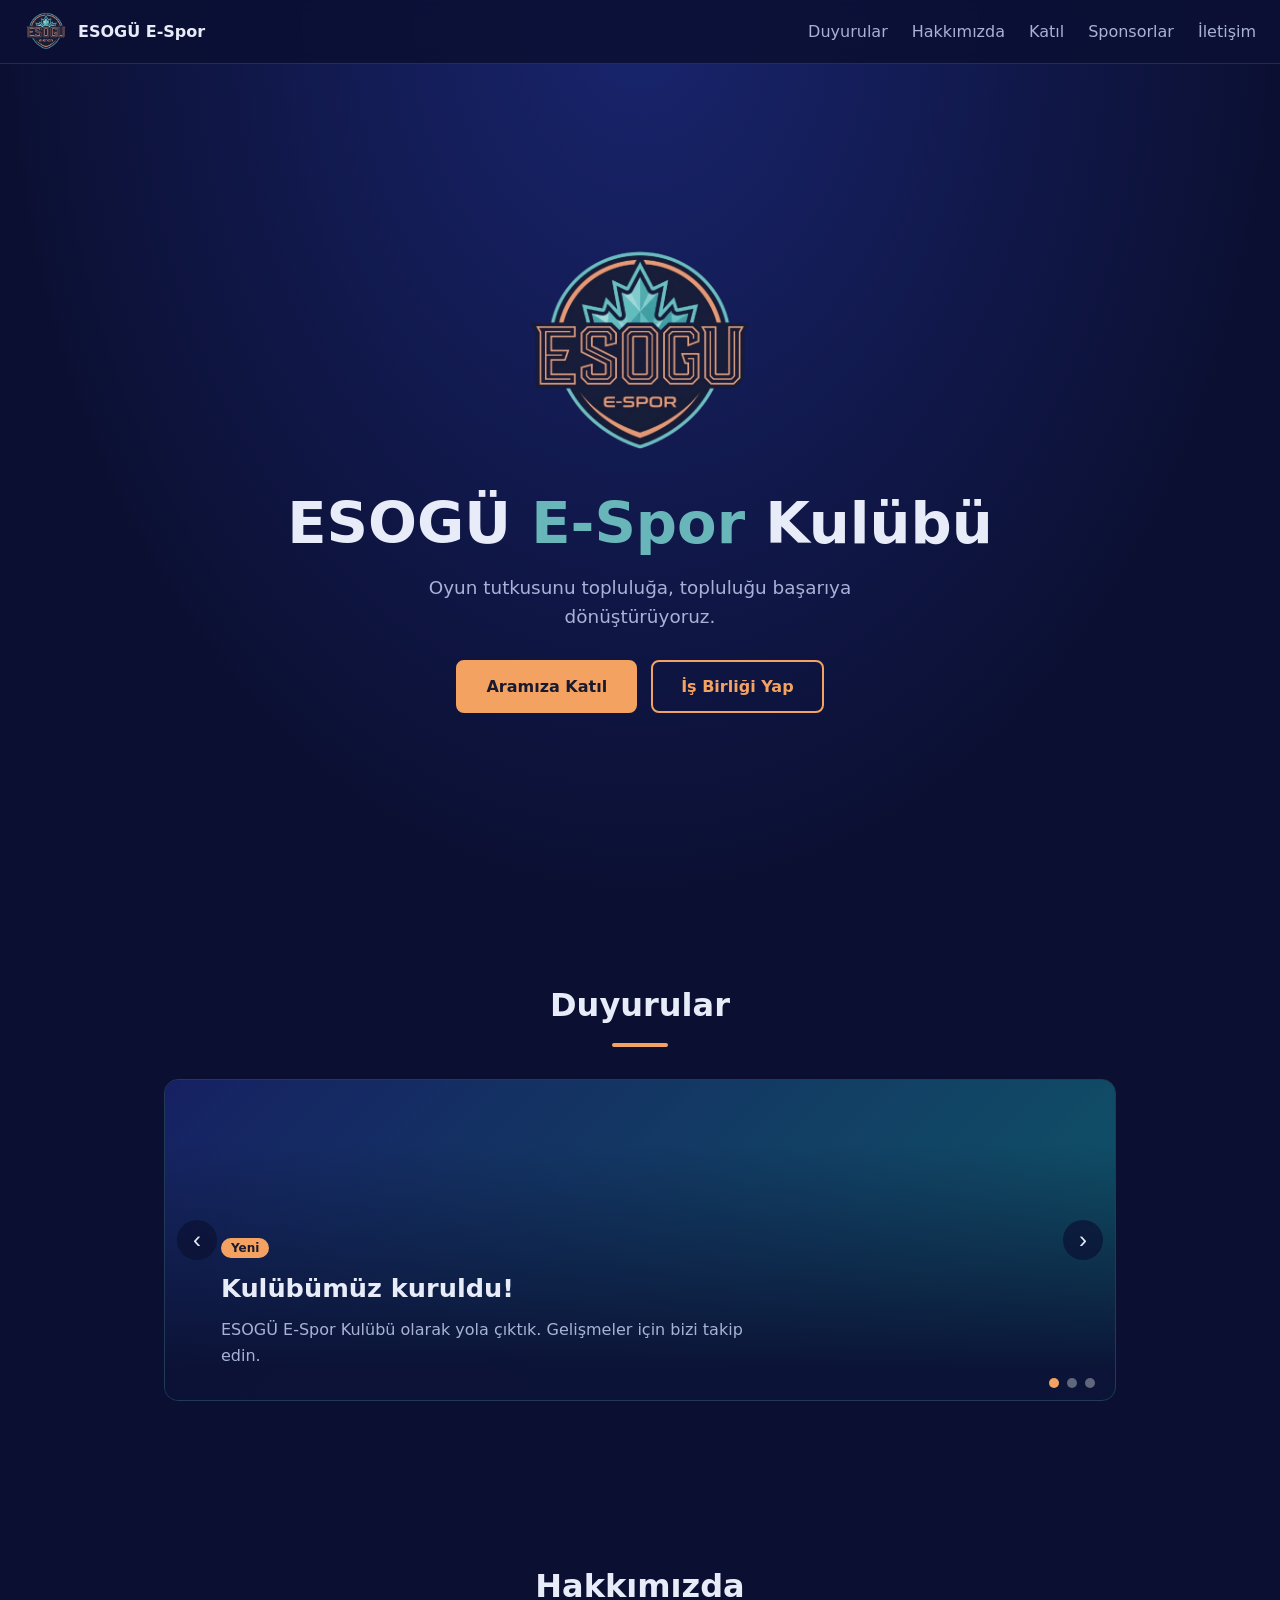
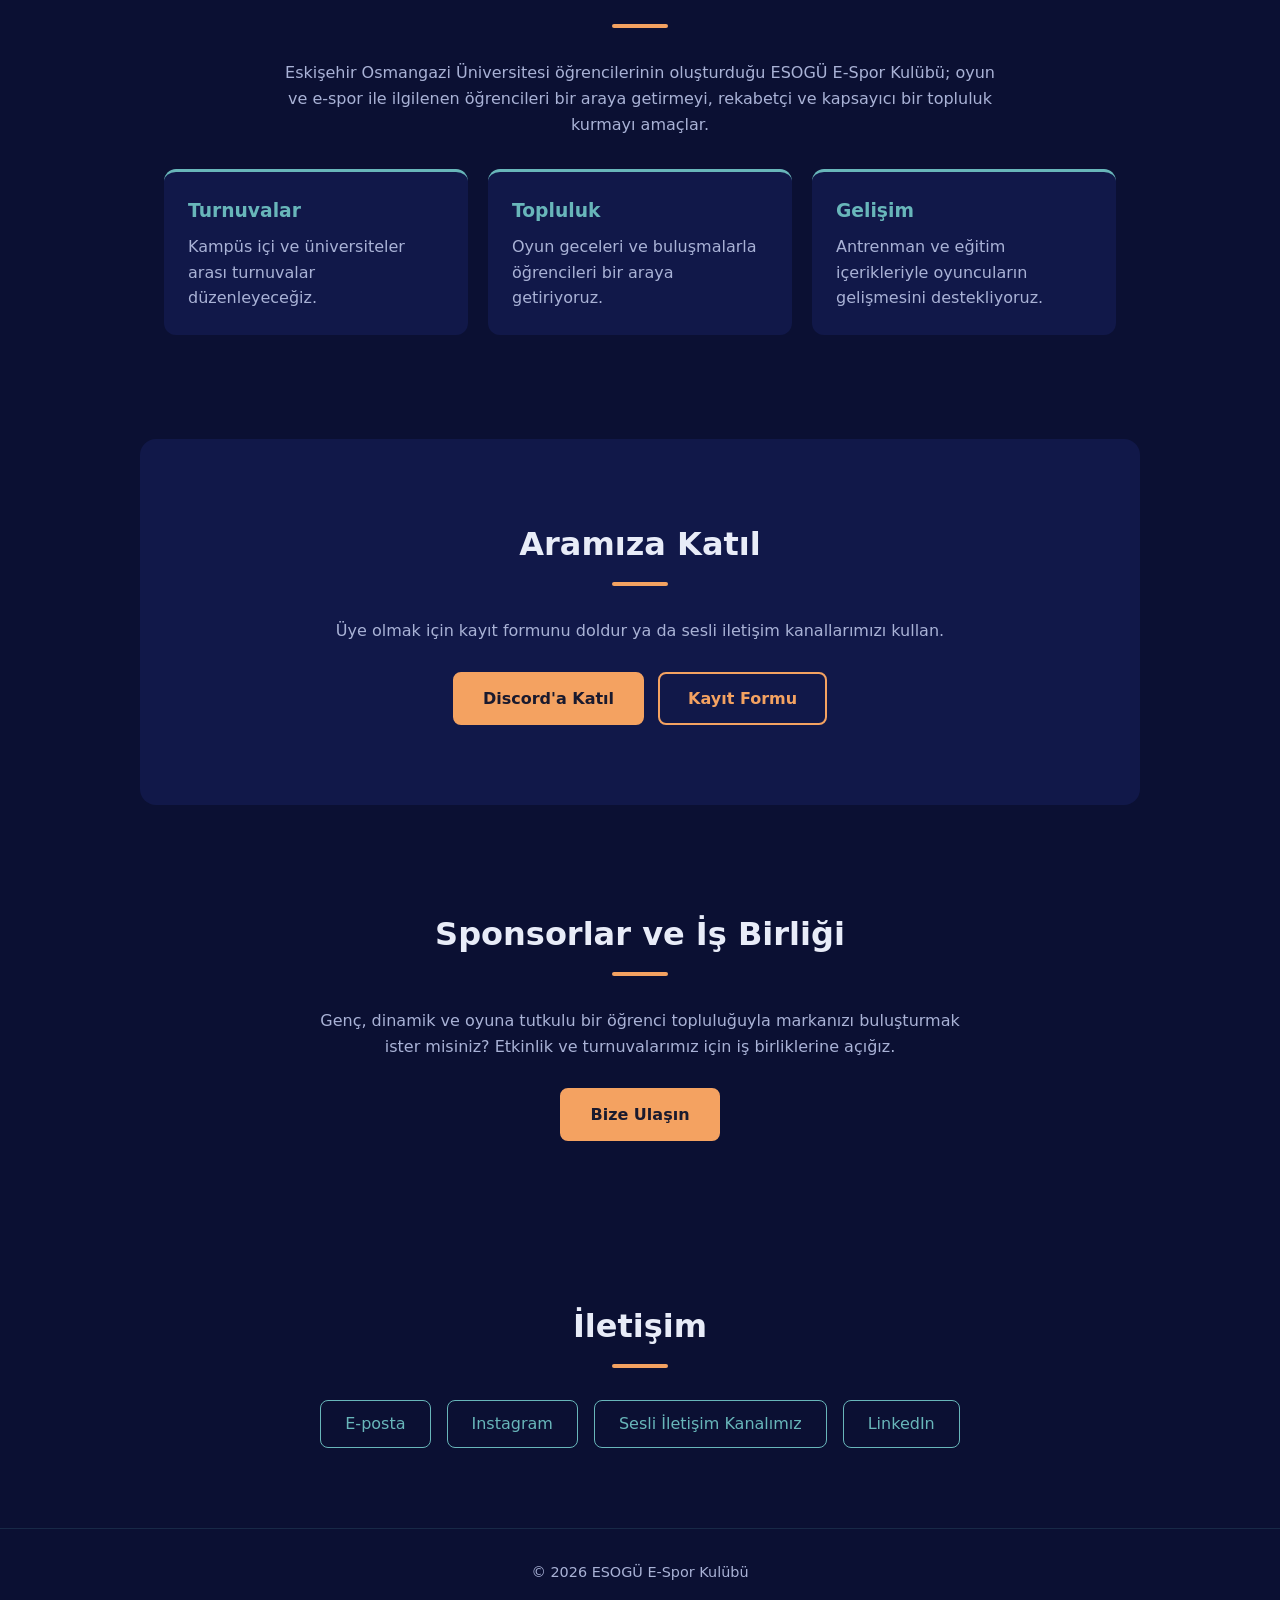
==== site/index.html @ 1eb932dd "dc button text changed" ====
<!DOCTYPE html>
<html lang="tr">

<head>
  <meta charset="UTF-8">
  <meta name="viewport" content="width=device-width, initial-scale=1">
  <title>ESOGÜ E-Spor Kulübü</title>
  <meta name="description"
    content="Eskişehir Osmangazi Üniversitesi E-Spor Kulübü resmi sayfası. Turnuvalar ve topluluk etkinlikleri.">
  <meta property="og:title" content="ESOGÜ E-Spor Kulübü">
  <meta property="og:description" content="Eskişehir Osmangazi Üniversitesi E-Spor Kulübü resmi sayfası.">
  <meta property="og:image" content="img/logo.png">
  <link rel="icon" href="favicon.png">
  <link rel="stylesheet" href="style.css">
</head>

<body>

  <header class="nav">
    <a href="#top" class="brand"><img src="img/logo.png" alt="ESOGÜ E-Spor logosu"><span>ESOGÜ E-Spor</span></a>
    <button class="menu-btn" aria-label="Menü" aria-expanded="false">☰</button>
    <nav>
      <a href="#duyurular">Duyurular</a>
      <a href="#hakkimizda">Hakkımızda</a>
      <a href="#katil">Katıl</a>
      <a href="#sponsor">Sponsorlar</a>
      <a href="#iletisim">İletişim</a>
    </nav>
  </header>

  <main id="top">
    <section class="hero">
      <img class="hero-logo" src="img/logo.png" alt="ESOGÜ E-Spor">
      <h1>ESOGÜ <span>E-Spor</span> Kulübü</h1>
      <p>Oyun tutkusunu topluluğa, topluluğu başarıya dönüştürüyoruz.</p>
      <div class="actions">
        <a class="btn primary" href="#katil">Aramıza Katıl</a>
        <a class="btn ghost" href="#sponsor">İş Birliği Yap</a>
      </div>
    </section>

    <!-- Duyurular: her <article class="slide"> bir slayt. Görsel eklemek için style="--img:url('img/duyuru1.jpg')" ekleyin. -->
    <section id="duyurular" class="section">
      <h2>Duyurular</h2>
      <div class="slider" aria-roledescription="carousel">
        <div class="slides">
          <article class="slide">
            <div class="slide-text">
              <span class="tag">Yeni</span>
              <h3>Kulübümüz kuruldu!</h3>
              <p>ESOGÜ E-Spor Kulübü olarak yola çıktık. Gelişmeler için bizi takip edin.</p>
            </div>
          </article>
          <article class="slide">
            <div class="slide-text">
              <span class="tag">Yakında</span>
              <h3>Üye kayıtları açılıyor</h3>
              <p>Kayıt formu ve Discord sunucumuz çok yakında burada olacak.</p>
            </div>
          </article>
          <article class="slide">
            <div class="slide-text">
              <span class="tag">Planlanan</span>
              <h3>İlk turnuva hazırlıkları</h3>
              <p>Kampüs içi ilk turnuvamız için çalışıyoruz. Detaylar duyurulacak.</p>
            </div>
          </article>
        </div>
        <button class="arrow prev" aria-label="Önceki">‹</button>
        <button class="arrow next" aria-label="Sonraki">›</button>
        <div class="dots"></div>
      </div>
    </section>

    <section id="hakkimizda" class="section">
      <h2>Hakkımızda</h2>
      <div class="about">
        <p>Eskişehir Osmangazi Üniversitesi öğrencilerinin oluşturduğu ESOGÜ E-Spor Kulübü; oyun ve e-spor ile ilgilenen
          öğrencileri bir araya getirmeyi, rekabetçi ve kapsayıcı bir topluluk kurmayı amaçlar.</p>
        <ul class="cards">
          <li>
            <h3>Turnuvalar</h3>
            <p>Kampüs içi ve üniversiteler arası turnuvalar düzenleyeceğiz.</p>
          </li>
          <li>
            <h3>Topluluk</h3>
            <p>Oyun geceleri ve buluşmalarla öğrencileri bir araya getiriyoruz.</p>
          </li>
          <li>
            <h3>Gelişim</h3>
            <p>Antrenman ve eğitim içerikleriyle oyuncuların gelişmesini destekliyoruz.</p>
          </li>
        </ul>
      </div>
    </section>

    <section id="katil" class="section join">
      <h2>Aramıza Katıl</h2>
      <p>Üye olmak için kayıt formunu doldur ya da sesli iletişim kanallarımızı kullan.</p>
      <div class="actions">
        <!-- TODO: gerçek bağlantıları yazın -->
        <a class="btn primary" href="https://discord.gg/J4FfApZ74g" target="_blank" rel="noopener">Discord'a Katıl</a>
        <a class="btn ghost" href="https://forms.gle/2fVHPdiinXh5jq6TA" target="_blank" rel="noopener">Kayıt Formu</a>
      </div>
    </section>

    <section id="sponsor" class="section">
      <h2>Sponsorlar ve İş Birliği</h2>
      <p class="lead">Genç, dinamik ve oyuna tutkulu bir öğrenci topluluğuyla markanızı buluşturmak ister misiniz?
        Etkinlik ve turnuvalarımız için iş birliklerine açığız.</p>
      <div class="actions">
        <a class="btn primary" href="mailto:espor.esogu@gmail.com">Bize Ulaşın</a>
      </div>
    </section>

    <section id="iletisim" class="section">
      <h2>İletişim</h2>
      <ul class="contact">
        <!-- TODO: gerçek bağlantıları yazın -->
        <li><a href="mailto:espor.esogu@gmail.com">E-posta</a></li>
        <li><a href="https://www.instagram.com/esogu_espor/" target="_blank" rel="noopener">Instagram</a></li>
        <li><a href="https://discord.gg/J4FfApZ74g" target="_blank" rel="noopener">Sesli İletişim Kanalımız</a></li>
        <li><a href="https://www.linkedin.com/company/esoguespor/posts" target="_blank" rel="noopener">LinkedIn</a></li>
      </ul>
    </section>
  </main>

  <footer>
    <p>© <span id="year"></span> ESOGÜ E-Spor Kulübü</p>
  </footer>

  <script src="script.js"></script>
</body>

</html>
---- site/style.css ----
:root {
  --navy: #19256E;
  --teal: #68B6BA;
  --orange: #F4A261;
  --bg: #0b1033;
  --bg-2: #111849;
  --text: #e8ecf8;
  --muted: #a9b2d6;
}
* { box-sizing: border-box; margin: 0; padding: 0; }
html { scroll-behavior: smooth; scroll-padding-top: 72px; }
body {
  font-family: system-ui, -apple-system, "Segoe UI", Roboto, sans-serif;
  background: var(--bg);
  color: var(--text);
  line-height: 1.6;
}
a { color: inherit; text-decoration: none; }

/* Nav */
.nav {
  position: fixed; inset: 0 0 auto 0; z-index: 10; height: 64px;
  display: flex; align-items: center; justify-content: space-between;
  padding: 0 24px; background: rgba(11,16,51,.9); backdrop-filter: blur(8px);
  border-bottom: 1px solid rgba(104,182,186,.2);
}
.brand { display: flex; align-items: center; gap: 10px; font-weight: 700; }
.brand img { height: 44px; }
.nav nav { display: flex; gap: 24px; }
.nav nav a { color: var(--muted); transition: color .2s; }
.nav nav a:hover { color: var(--teal); }
.menu-btn { display: none; background: none; border: 0; color: var(--text); font-size: 26px; cursor: pointer; }

/* Hero */
.hero {
  min-height: 100vh; display: flex; flex-direction: column; align-items: center; justify-content: center;
  text-align: center; padding: 96px 24px 48px;
  background: radial-gradient(ellipse at top, var(--navy) 0%, var(--bg) 70%);
}
.hero-logo { width: min(240px, 55vw); margin-bottom: 16px; }
.hero h1 { font-size: clamp(2rem, 6vw, 3.6rem); line-height: 1.15; }
.hero h1 span { color: var(--teal); }
.hero p { color: var(--muted); font-size: 1.15rem; margin: 16px 0 28px; max-width: 540px; }

/* Buttons */
.actions { display: flex; gap: 14px; flex-wrap: wrap; justify-content: center; }
.btn {
  padding: 12px 28px; border-radius: 8px; font-weight: 600; transition: transform .15s, background .2s;
  border: 2px solid var(--orange);
}
.btn:hover { transform: translateY(-2px); }
.btn.primary { background: var(--orange); color: #1a1a2e; }
.btn.primary:hover { background: #f7b47c; }
.btn.ghost { color: var(--orange); }
.btn.ghost:hover { background: rgba(244,162,97,.12); }

/* Sections */
.section { max-width: 1000px; margin: 0 auto; padding: 80px 24px; text-align: center; }
.section h2 { font-size: 2rem; margin-bottom: 32px; }
.section h2::after {
  content: ""; display: block; width: 56px; height: 4px; border-radius: 2px;
  background: var(--orange); margin: 12px auto 0;
}
.lead, .join p { color: var(--muted); max-width: 640px; margin: 0 auto 28px; }

/* Slider */
.slider { position: relative; overflow: hidden; border-radius: 14px; border: 1px solid rgba(104,182,186,.25); }
.slides { display: flex; transition: transform .5s ease; }
.slide {
  min-width: 100%; min-height: 320px; display: flex; align-items: flex-end; text-align: left;
  background:
    linear-gradient(to top, rgba(11,16,51,.95) 10%, rgba(11,16,51,.2) 80%),
    var(--img, linear-gradient(135deg, var(--navy), #0f6a73));
  background-size: cover; background-position: center;
}
.slide-text { padding: 32px 56px; max-width: 640px; }
.slide h3 { font-size: 1.6rem; margin: 8px 0; }
.slide p { color: var(--muted); }
.tag { background: var(--orange); color: #1a1a2e; font-size: .75rem; font-weight: 700; padding: 3px 10px; border-radius: 99px; }
.arrow {
  position: absolute; top: 50%; transform: translateY(-50%); width: 40px; height: 40px; border-radius: 50%;
  border: 0; background: rgba(11,16,51,.7); color: var(--text); font-size: 24px; cursor: pointer;
}
.arrow:hover { background: var(--teal); color: #0b1033; }
.prev { left: 12px; } .next { right: 12px; }
.dots { position: absolute; bottom: 12px; right: 20px; display: flex; gap: 8px; }
.dots button { width: 10px; height: 10px; border-radius: 50%; border: 0; background: rgba(255,255,255,.35); cursor: pointer; }
.dots button.active { background: var(--orange); }

/* About */
.about > p { color: var(--muted); max-width: 720px; margin: 0 auto 32px; }
.cards { list-style: none; display: grid; grid-template-columns: repeat(auto-fit, minmax(240px, 1fr)); gap: 20px; }
.cards li { background: var(--bg-2); padding: 24px; border-radius: 12px; border-top: 3px solid var(--teal); text-align: left; }
.cards h3 { margin-bottom: 8px; color: var(--teal); }
.cards p { color: var(--muted); }

/* Join & contact */
.join { background: var(--bg-2); border-radius: 16px; margin-block: 24px; }
.contact { list-style: none; display: flex; gap: 16px; justify-content: center; flex-wrap: wrap; }
.contact a { display: block; padding: 10px 24px; border: 1px solid var(--teal); border-radius: 8px; color: var(--teal); transition: background .2s; }
.contact a:hover { background: var(--teal); color: #0b1033; }

footer { text-align: center; padding: 32px; color: var(--muted); border-top: 1px solid rgba(104,182,186,.15); font-size: .9rem; }

/* Mobile */
@media (max-width: 720px) {
  .menu-btn { display: block; }
  .nav nav {
    display: none; position: absolute; top: 64px; left: 0; right: 0; flex-direction: column; gap: 0;
    background: var(--bg); border-bottom: 1px solid rgba(104,182,186,.2);
  }
  .nav nav.open { display: flex; }
  .nav nav a { padding: 14px 24px; }
  .slide-text { padding: 24px 24px 40px; }
  .arrow { display: none; }
}
@media (prefers-reduced-motion: reduce) {
  html { scroll-behavior: auto; } .slides { transition: none; }
}
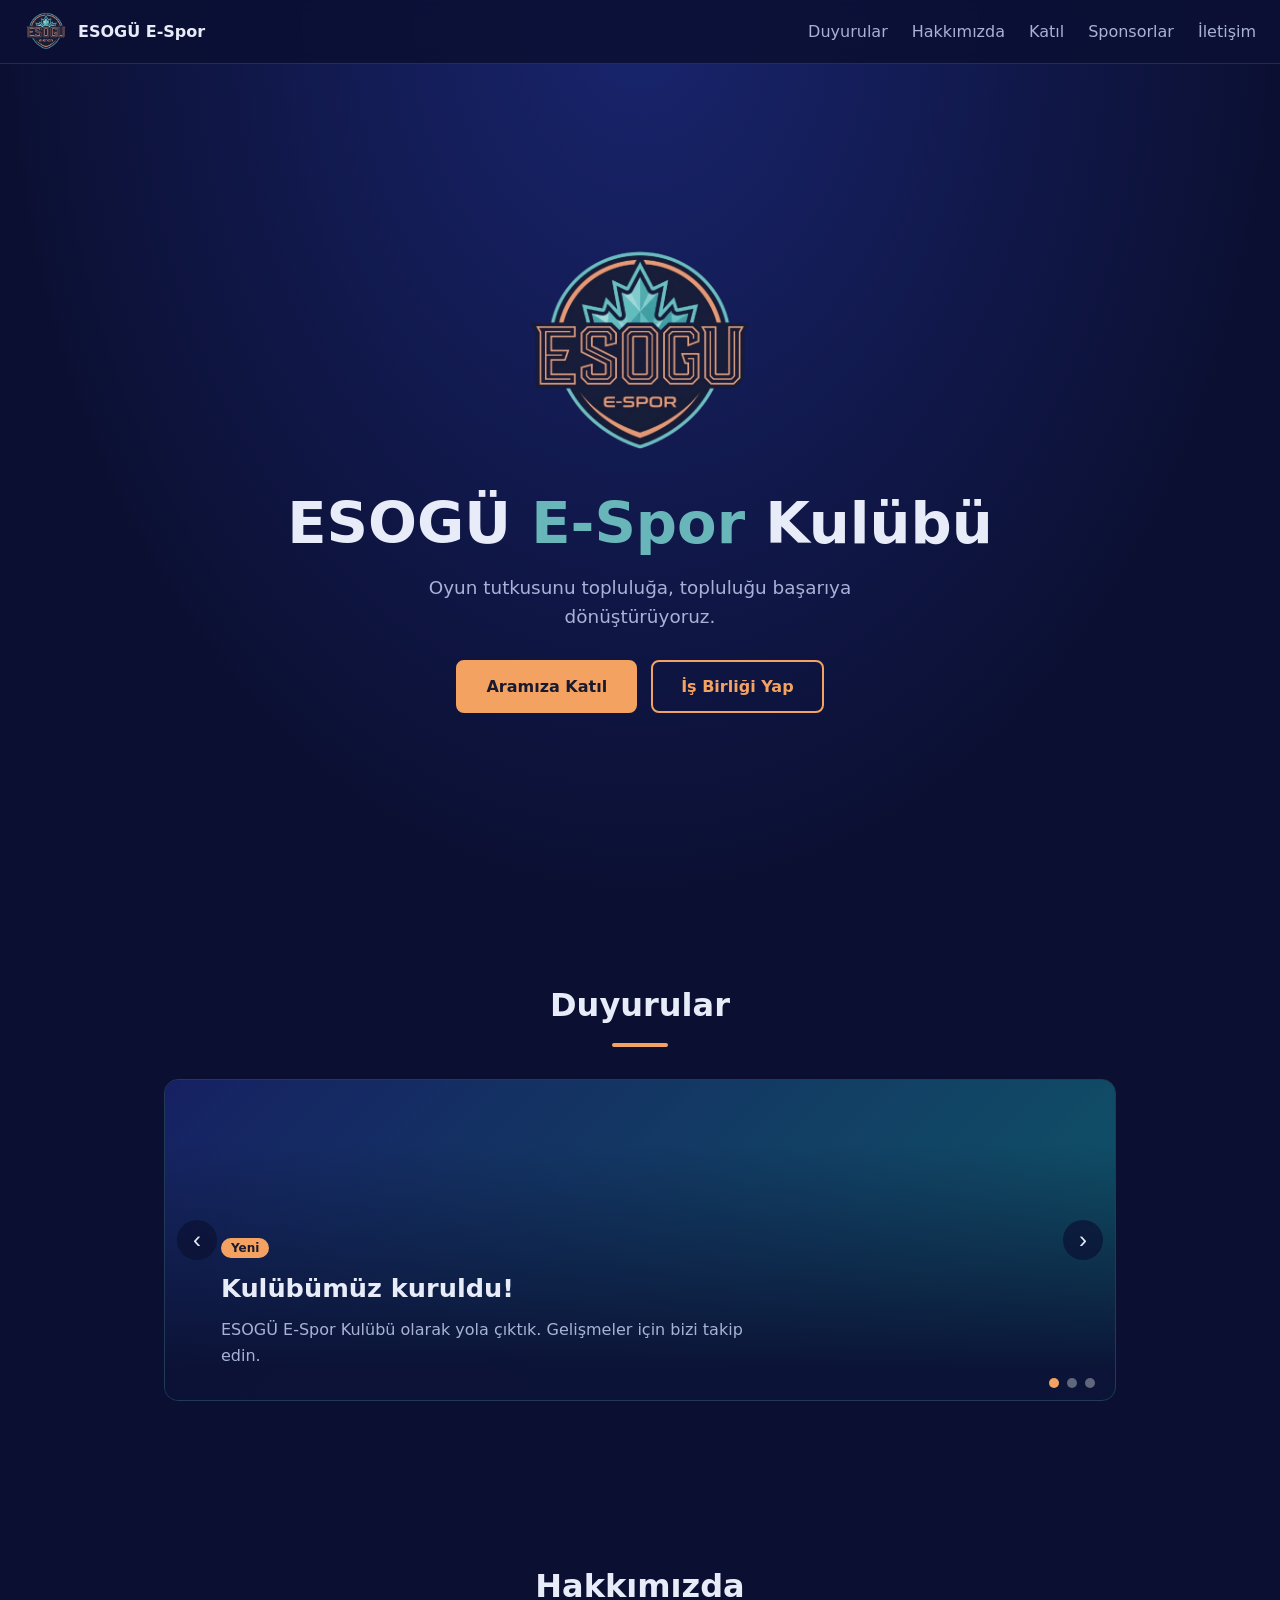
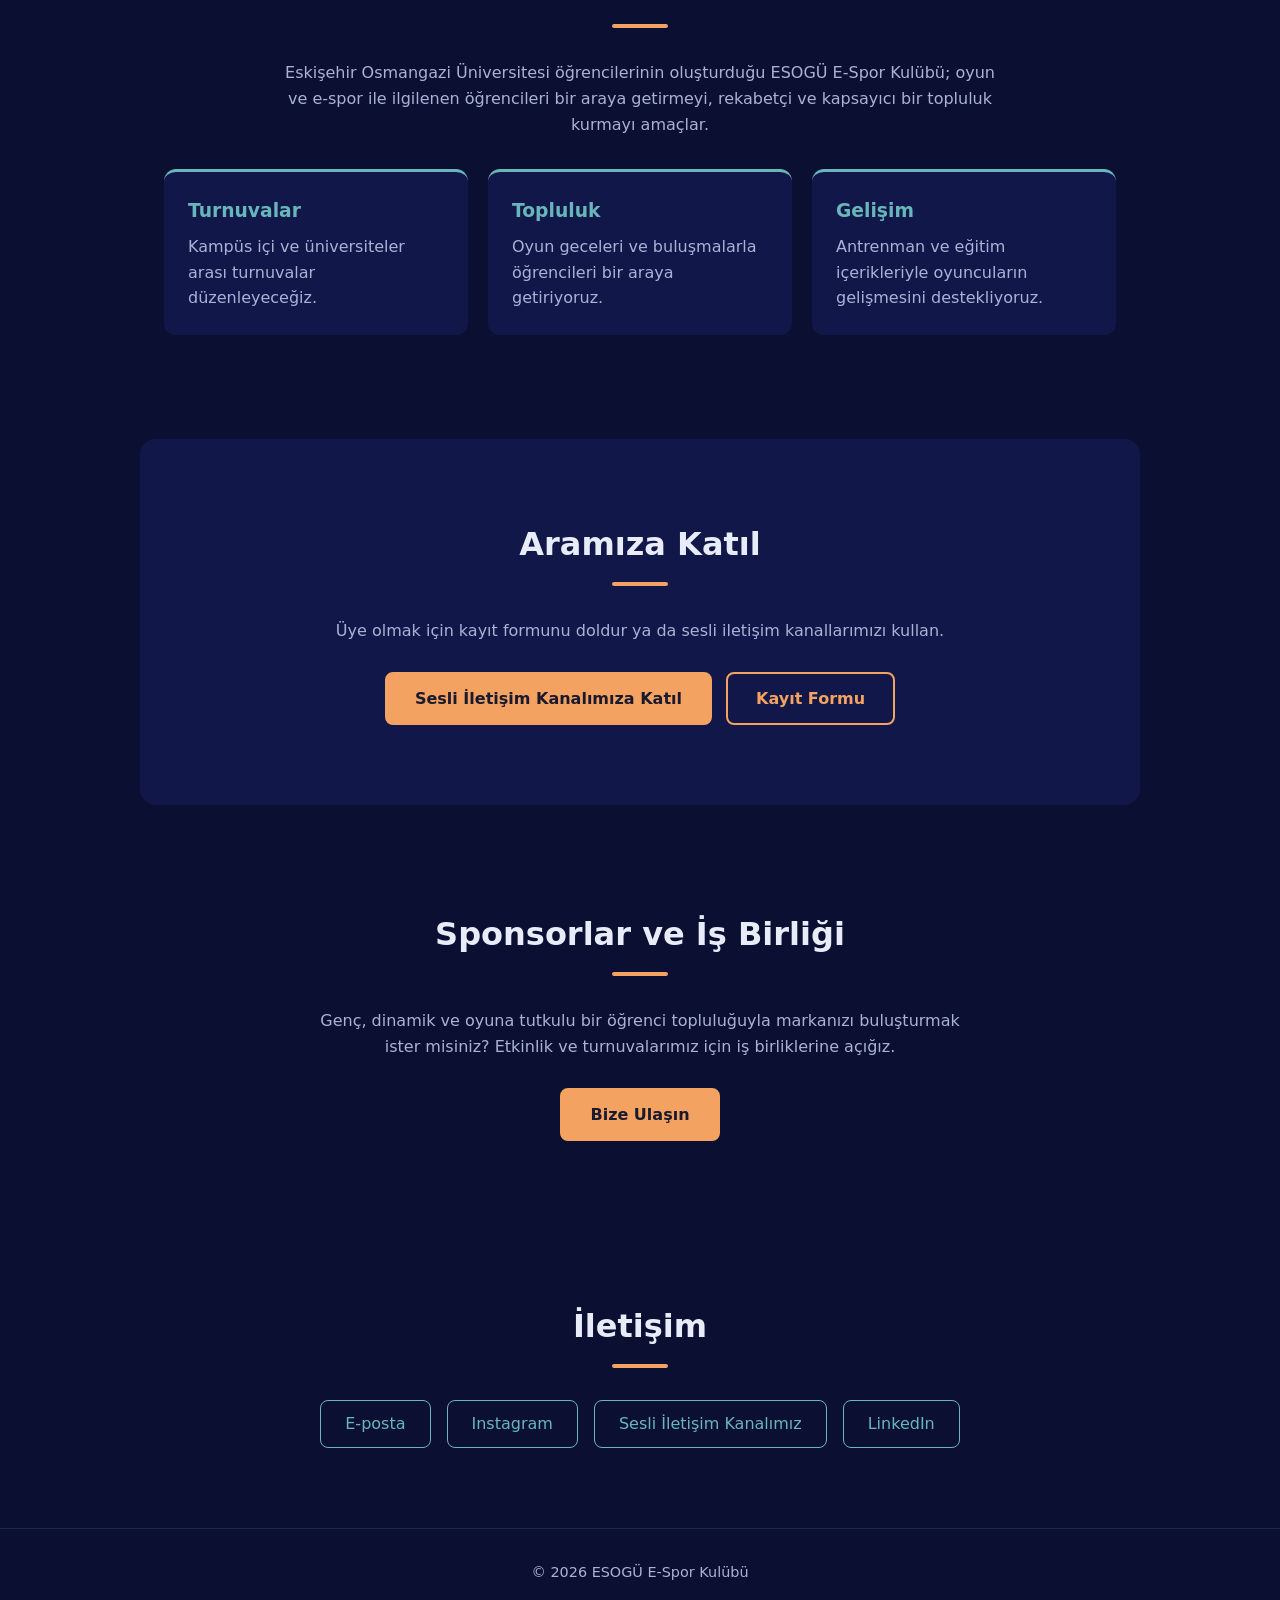
==== commit db571040: "dc button text changed" ====
--- a/site/index.html
+++ b/site/index.html
@@ -99,7 +99,8 @@
       <p>Üye olmak için kayıt formunu doldur ya da sesli iletişim kanallarımızı kullan.</p>
       <div class="actions">
         <!-- TODO: gerçek bağlantıları yazın -->
-        <a class="btn primary" href="https://discord.gg/J4FfApZ74g" target="_blank" rel="noopener">Discord'a Katıl</a>
+        <a class="btn primary" href="https://discord.gg/J4FfApZ74g" target="_blank" rel="noopener">Sesli İletişim
+          Kanalımıza Katıl</a>
         <a class="btn ghost" href="https://forms.gle/2fVHPdiinXh5jq6TA" target="_blank" rel="noopener">Kayıt Formu</a>
       </div>
     </section>
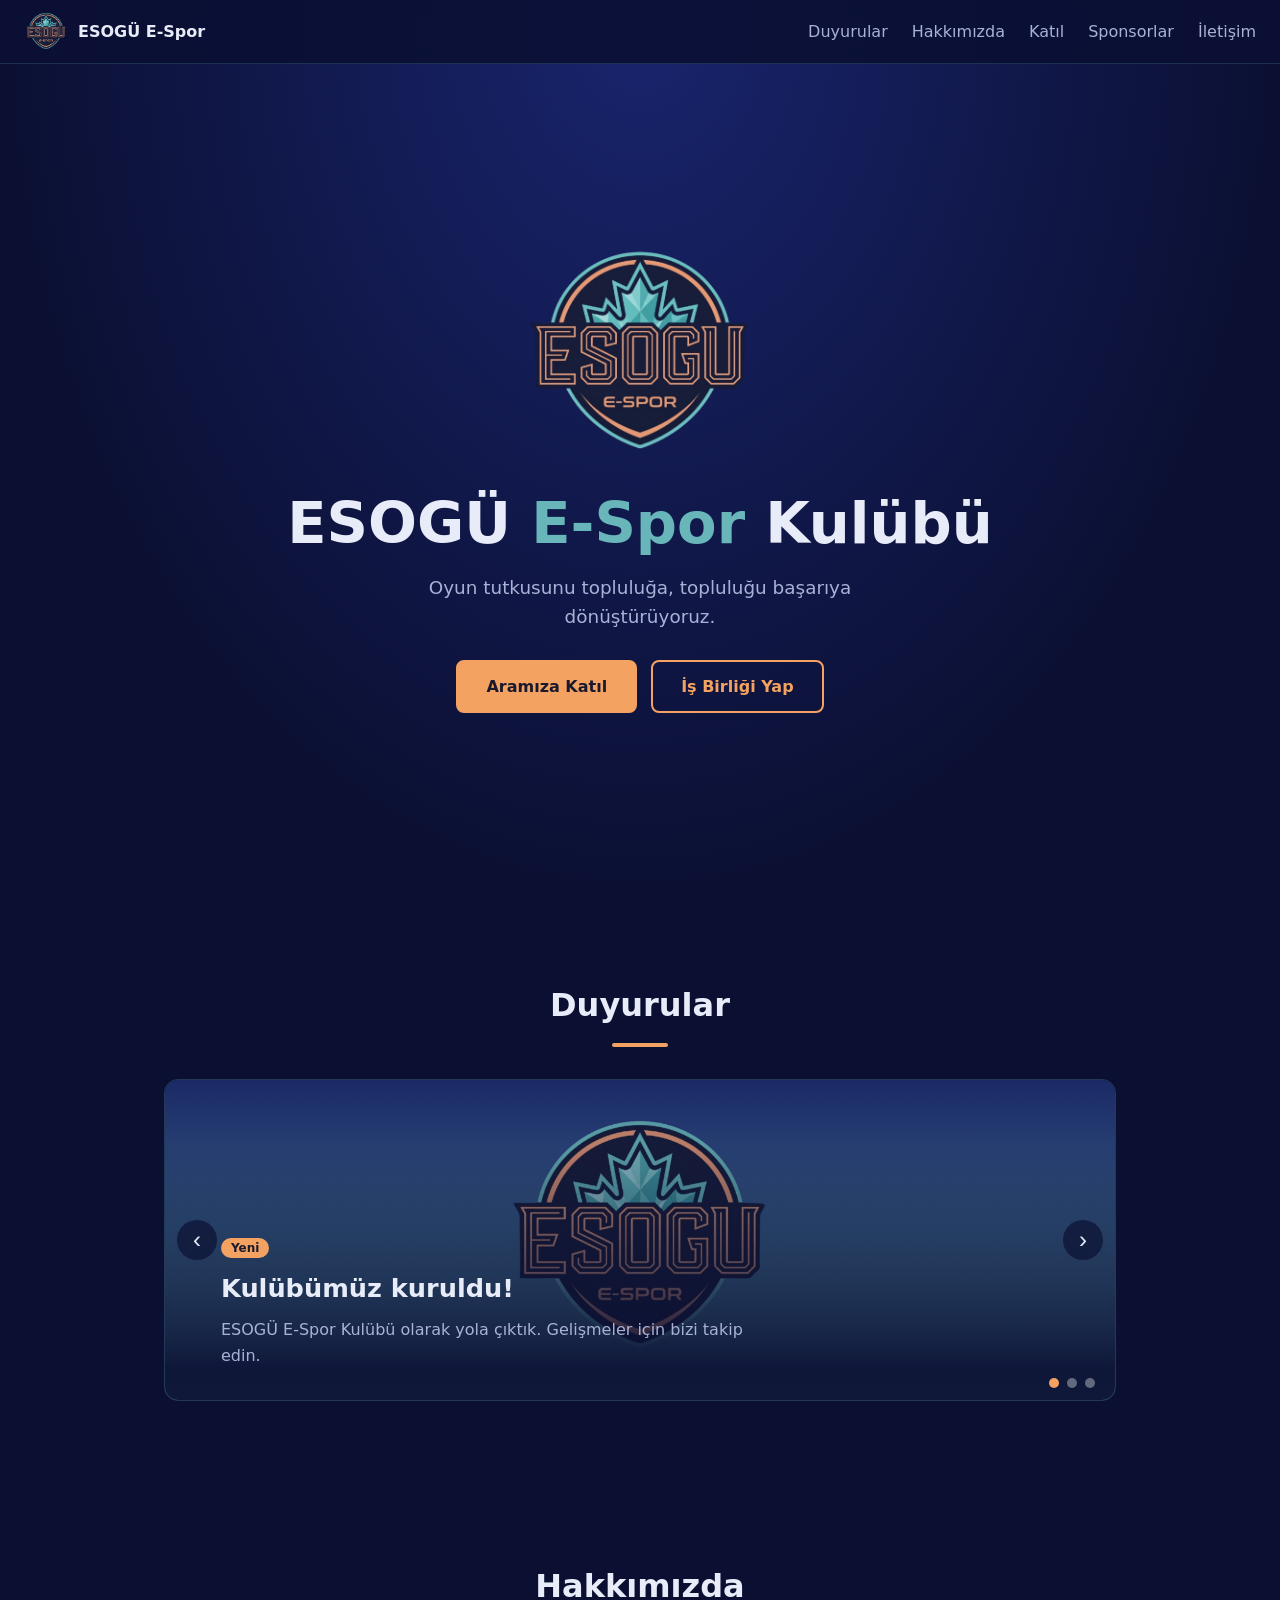
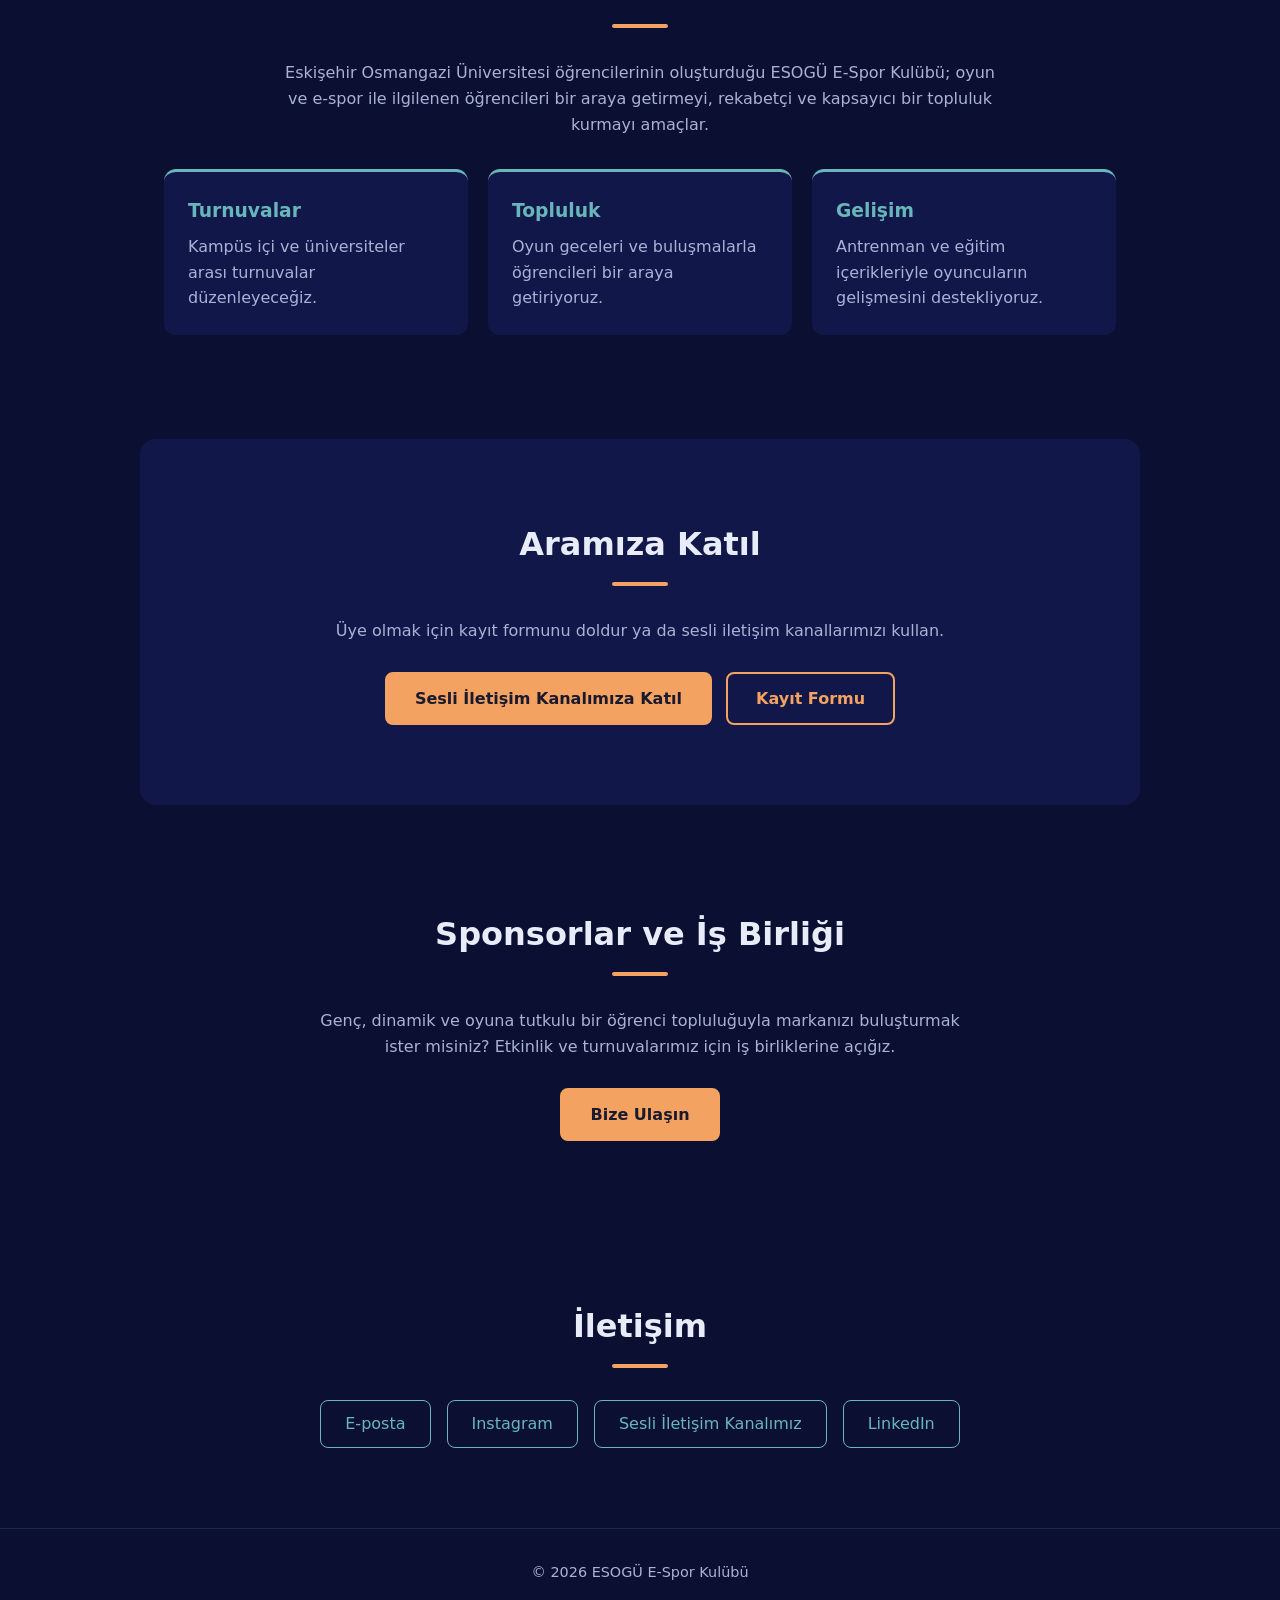
==== commit 7b4698a9: "duyurular güncellendi" ====
--- a/site/index.html
+++ b/site/index.html
@@ -44,21 +44,23 @@
       <h2>Duyurular</h2>
       <div class="slider" aria-roledescription="carousel">
         <div class="slides">
-          <article class="slide">
+          <article class="slide" style="--img:url('img/genelduyuru.png')">
             <div class="slide-text">
               <span class="tag">Yeni</span>
               <h3>Kulübümüz kuruldu!</h3>
               <p>ESOGÜ E-Spor Kulübü olarak yola çıktık. Gelişmeler için bizi takip edin.</p>
             </div>
           </article>
-          <article class="slide">
+          <a class="slide clickable" style="--img:url('img/kayit.png')" href="https://forms.gle/2fVHPdiinXh5jq6TA"
+            target="_blank" rel="noopener">
             <div class="slide-text">
-              <span class="tag">Yakında</span>
+              <span class="tag">Kayıtlar Açık</span>
               <h3>Üye kayıtları açılıyor</h3>
-              <p>Kayıt formu ve Discord sunucumuz çok yakında burada olacak.</p>
+              <p>Aramıza katılmak için kayıt formunu doldur.</p>
+              <span class="cta">Forma git →</span>
             </div>
-          </article>
-          <article class="slide">
+          </a>
+          <article class="slide" style="--img:url('img/genelduyuru.png')">
             <div class="slide-text">
               <span class="tag">Planlanan</span>
               <h3>İlk turnuva hazırlıkları</h3>
--- a/site/style.css
+++ b/site/style.css
@@ -74,6 +74,13 @@
   background-size: cover; background-position: center;
 }
 .slide-text { padding: 32px 56px; max-width: 640px; }
+.slide.clickable { cursor: pointer; color: inherit; }
+.slide.clickable:hover h3 { color: var(--teal); }
+.cta {
+  display: inline-block; margin-top: 14px; padding: 8px 18px; border-radius: 8px;
+  background: var(--orange); color: #1a1a2e; font-weight: 600; transition: transform .15s;
+}
+.slide.clickable:hover .cta { transform: translateX(4px); }
 .slide h3 { font-size: 1.6rem; margin: 8px 0; }
 .slide p { color: var(--muted); }
 .tag { background: var(--orange); color: #1a1a2e; font-size: .75rem; font-weight: 700; padding: 3px 10px; border-radius: 99px; }
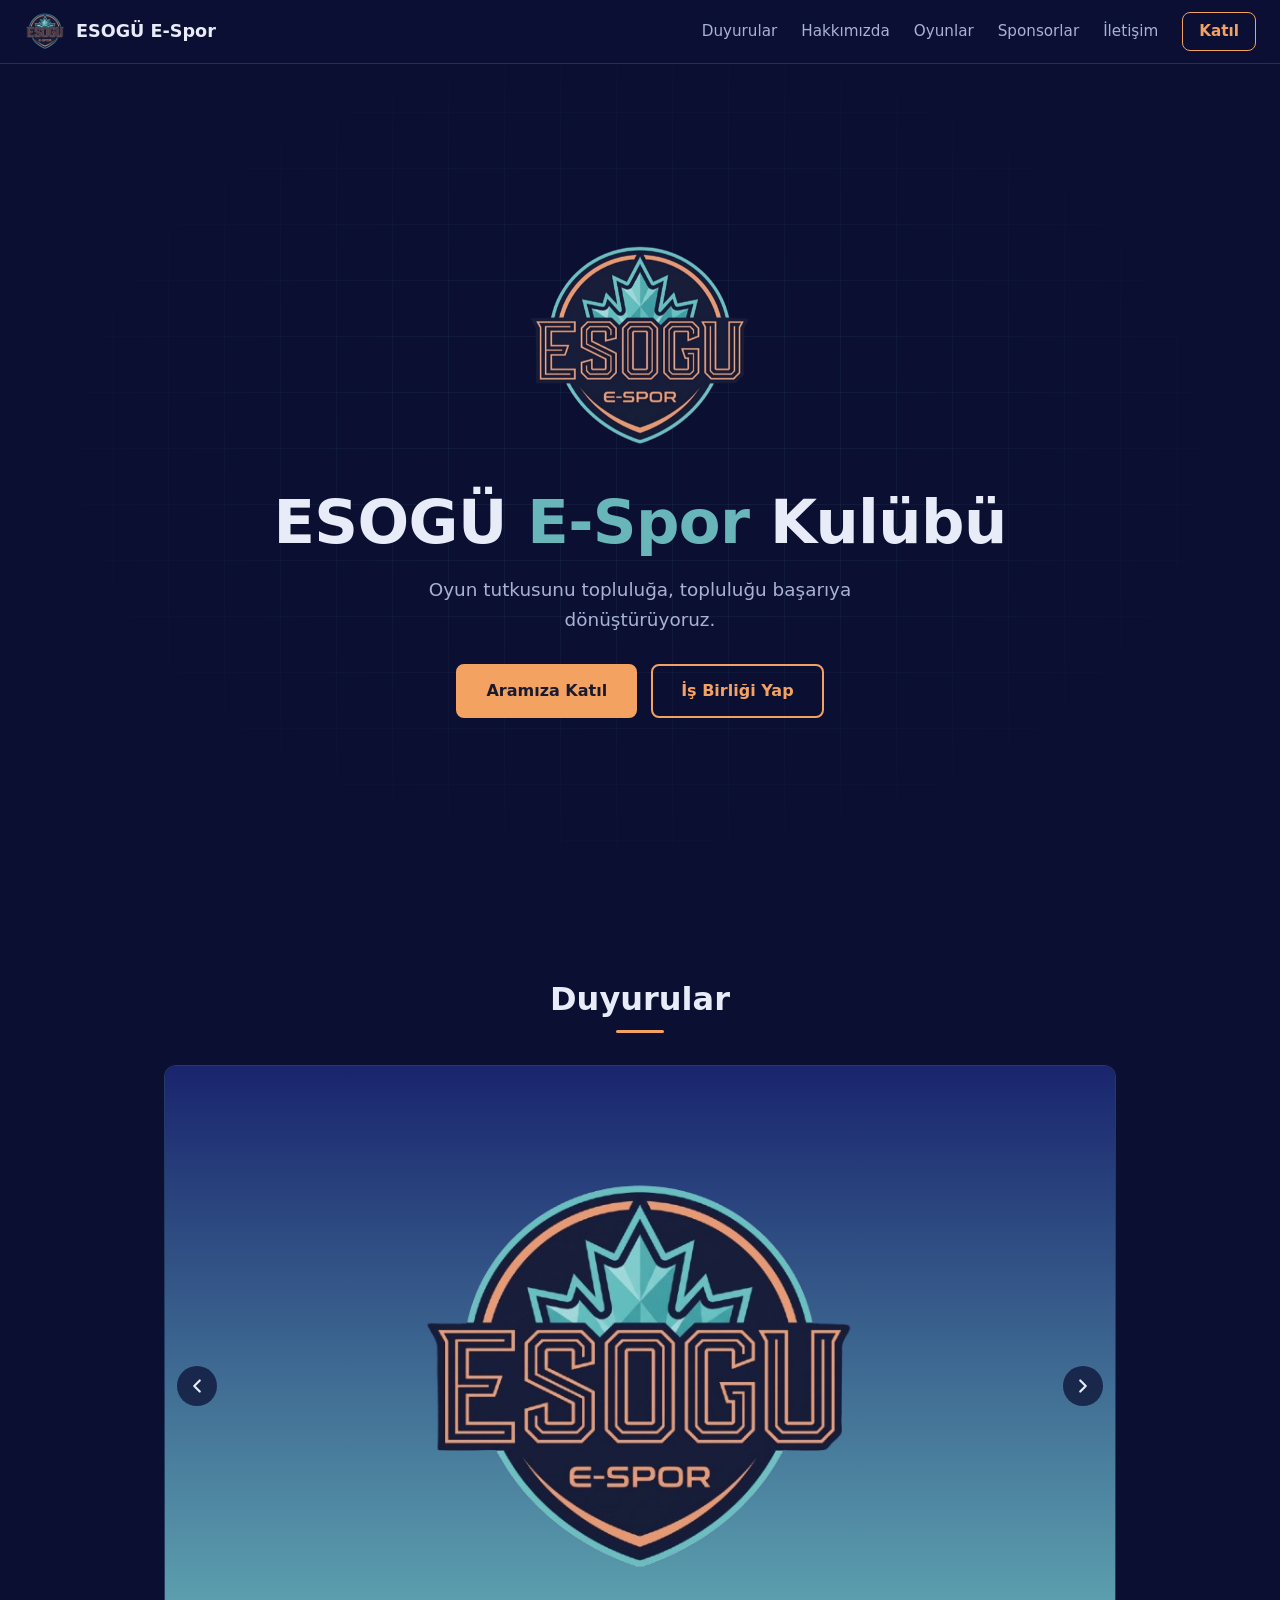
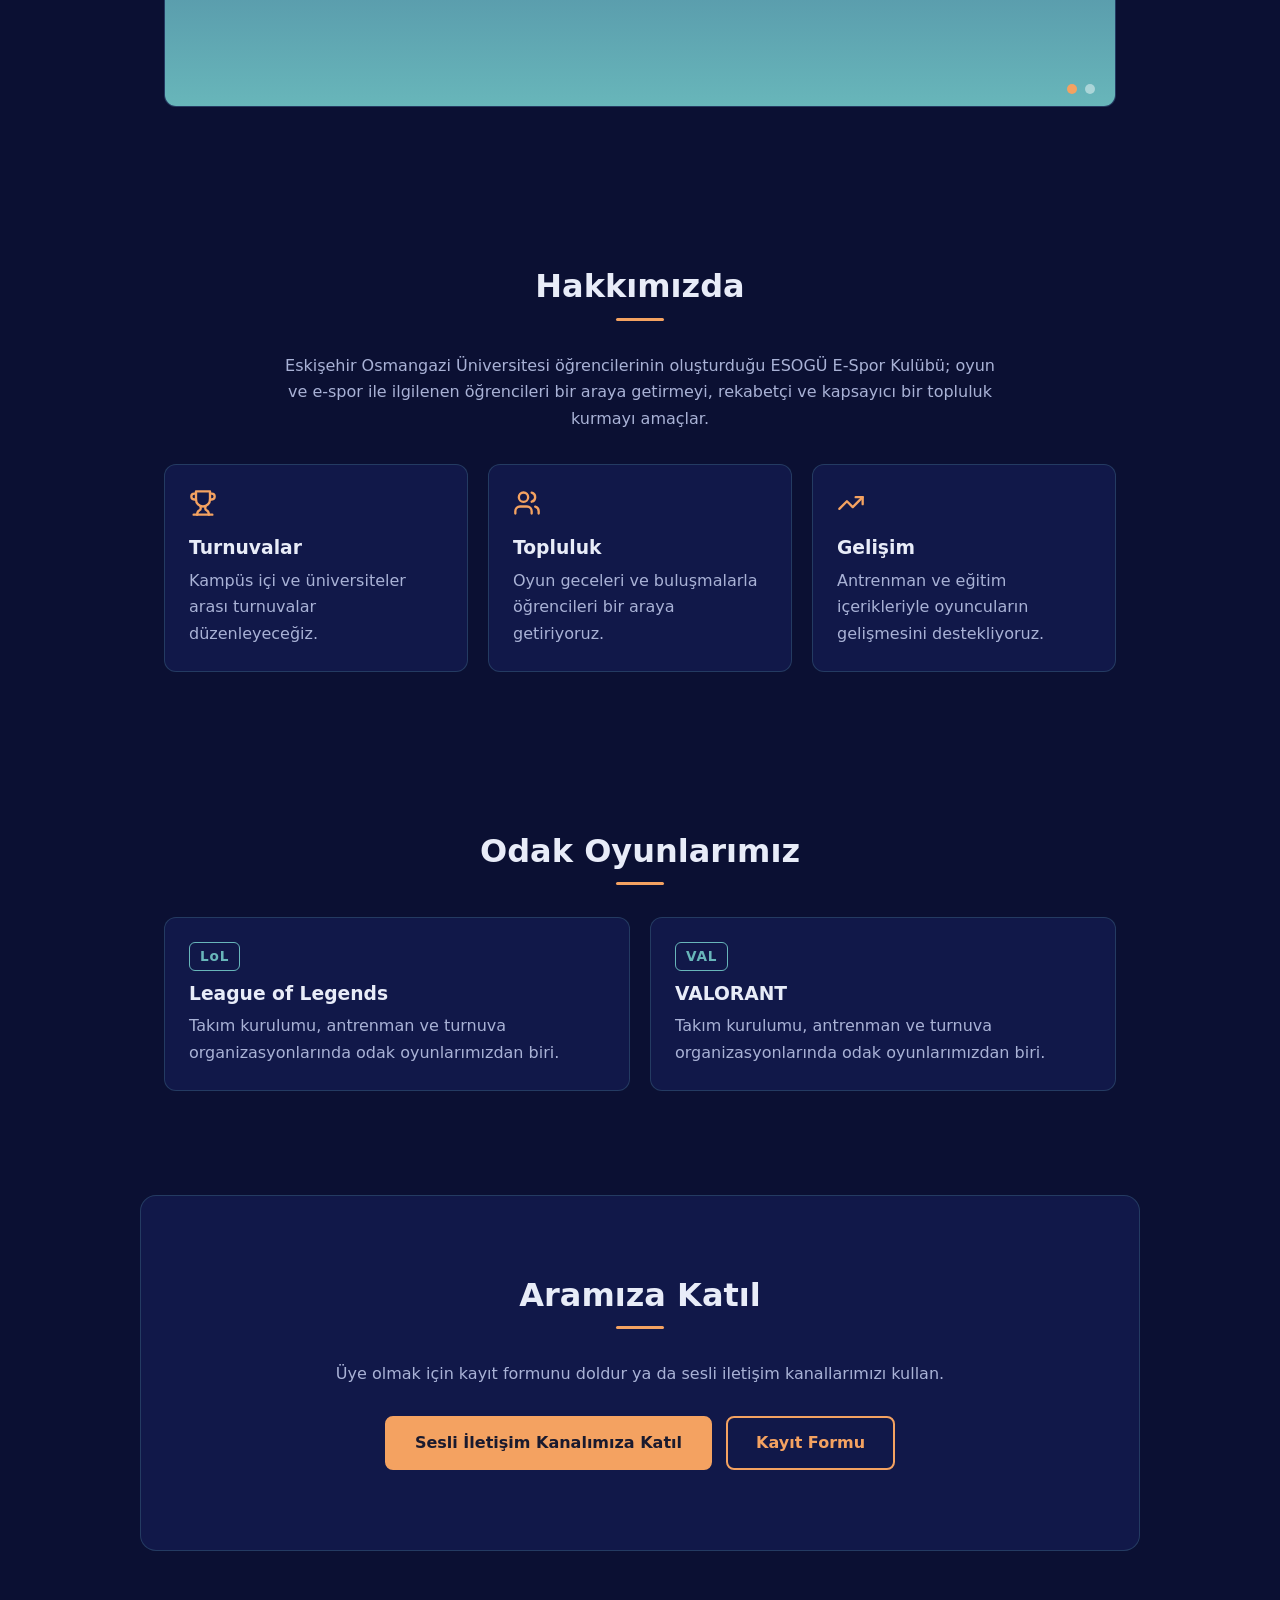
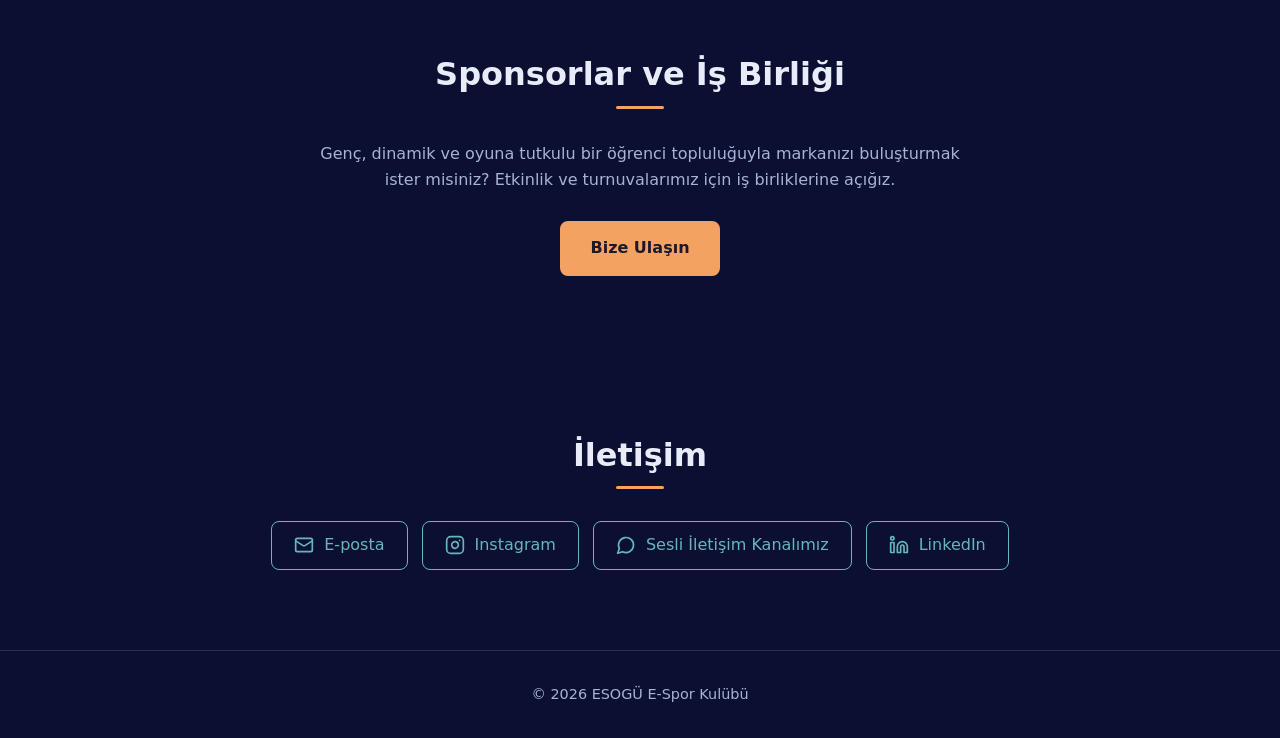
==== commit 01f97959: "site yenilendi" ====
--- a/site/index.html
+++ b/site/index.html
@@ -4,33 +4,93 @@
 <head>
   <meta charset="UTF-8">
   <meta name="viewport" content="width=device-width, initial-scale=1">
-  <title>ESOGÜ E-Spor Kulübü</title>
+  <title>ESOGÜ E-Spor Kulübü | Eskişehir Osmangazi Üniversitesi</title>
   <meta name="description"
-    content="Eskişehir Osmangazi Üniversitesi E-Spor Kulübü resmi sayfası. Turnuvalar ve topluluk etkinlikleri.">
+    content="Eskişehir Osmangazi Üniversitesi E-Spor Kulübü resmi sayfası. League of Legends ve VALORANT odaklı turnuvalar, topluluk etkinlikleri ve duyurular.">
+  <meta name="theme-color" content="#0b1033">
+
+  <!-- TODO: Sitenin gerçek adresi farklıysa aşağıdaki, robots.txt ve sitemap.xml içindeki adresi değiştirin -->
+  <link rel="canonical" href="https://esogu-espor.netlify.app/">
+  <meta property="og:type" content="website">
+  <meta property="og:locale" content="tr_TR">
+  <meta property="og:site_name" content="ESOGÜ E-Spor Kulübü">
   <meta property="og:title" content="ESOGÜ E-Spor Kulübü">
   <meta property="og:description" content="Eskişehir Osmangazi Üniversitesi E-Spor Kulübü resmi sayfası.">
-  <meta property="og:image" content="img/logo.png">
-  <link rel="icon" href="favicon.png">
+  <meta property="og:url" content="https://esogu-espor.netlify.app/">
+  <meta property="og:image" content="https://esogu-espor.netlify.app/img/og-image.png">
+  <meta property="og:image:width" content="1200">
+  <meta property="og:image:height" content="630">
+  <meta name="twitter:card" content="summary_large_image">
+
+  <link rel="icon" type="image/png" sizes="64x64" href="favicon-64.png">
+  <link rel="apple-touch-icon" href="apple-touch-icon.png">
+
+  <link rel="preload" href="fonts/inter-latin.woff2" as="font" type="font/woff2" crossorigin>
+  <link rel="preload" href="fonts/space-grotesk-latin.woff2" as="font" type="font/woff2" crossorigin>
   <link rel="stylesheet" href="style.css">
+  <script>document.documentElement.classList.add('js');</script>
+
+  <script type="application/ld+json">
+  {
+    "@context": "https://schema.org",
+    "@type": "Organization",
+    "name": "ESOGÜ E-Spor Kulübü",
+    "url": "https://esogu-espor.netlify.app/",
+    "logo": "https://esogu-espor.netlify.app/img/logo-400.png",
+    "email": "espor.esogu@gmail.com",
+    "parentOrganization": { "@type": "CollegeOrUniversity", "name": "Eskişehir Osmangazi Üniversitesi" },
+    "sameAs": [
+      "https://www.instagram.com/esogu_espor/",
+      "https://www.linkedin.com/company/esoguespor/",
+      "https://discord.gg/J4FfApZ74g"
+    ]
+  }
+  </script>
 </head>
 
 <body>
 
+  <!-- SVG ikon seti (Lucide, ISC lisansı) -->
+  <svg width="0" height="0" style="position:absolute" aria-hidden="true" focusable="false">
+    <defs>
+      <symbol id="i-mail" viewBox="0 0 24 24"><rect width="20" height="16" x="2" y="4" rx="2"/><path d="m22 7-8.97 5.7a1.94 1.94 0 0 1-2.06 0L2 7"/></symbol>
+      <symbol id="i-instagram" viewBox="0 0 24 24"><rect width="20" height="20" x="2" y="2" rx="5" ry="5"/><path d="M16 11.37A4 4 0 1 1 12.63 8 4 4 0 0 1 16 11.37z"/><line x1="17.5" x2="17.51" y1="6.5" y2="6.5"/></symbol>
+      <symbol id="i-linkedin" viewBox="0 0 24 24"><path d="M16 8a6 6 0 0 1 6 6v7h-4v-7a2 2 0 0 0-2-2 2 2 0 0 0-2 2v7h-4v-7a6 6 0 0 1 6-6z"/><rect width="4" height="12" x="2" y="9"/><circle cx="4" cy="4" r="2"/></symbol>
+      <symbol id="i-discord" viewBox="0 0 24 24"><path d="M7.9 20A9 9 0 1 0 4 16.1L2 22Z"/></symbol>
+      <symbol id="i-trophy" viewBox="0 0 24 24"><path d="M6 9H4.5a2.5 2.5 0 0 1 0-5H6"/><path d="M18 9h1.5a2.5 2.5 0 0 0 0-5H18"/><path d="M4 22h16"/><path d="M10 14.66V17c0 .55-.47.98-.97 1.21C7.85 18.75 7 20.24 7 22"/><path d="M14 14.66V17c0 .55.47.98.97 1.21C16.15 18.75 17 20.24 17 22"/><path d="M18 2H6v7a6 6 0 0 0 12 0V2Z"/></symbol>
+      <symbol id="i-users" viewBox="0 0 24 24"><path d="M16 21v-2a4 4 0 0 0-4-4H6a4 4 0 0 0-4 4v2"/><circle cx="9" cy="7" r="4"/><path d="M22 21v-2a4 4 0 0 0-3-3.87"/><path d="M16 3.13a4 4 0 0 1 0 7.75"/></symbol>
+      <symbol id="i-trending" viewBox="0 0 24 24"><polyline points="22 7 13.5 15.5 8.5 10.5 2 17"/><polyline points="16 7 22 7 22 13"/></symbol>
+      <symbol id="i-arrow" viewBox="0 0 24 24"><path d="M5 12h14"/><path d="m12 5 7 7-7 7"/></symbol>
+      <symbol id="i-calendar" viewBox="0 0 24 24"><rect width="18" height="18" x="3" y="4" rx="2"/><path d="M16 2v4M8 2v4M3 10h18"/></symbol>
+      <symbol id="i-pin" viewBox="0 0 24 24"><path d="M20 10c0 6-8 12-8 12s-8-6-8-12a8 8 0 0 1 16 0Z"/><circle cx="12" cy="10" r="3"/></symbol>
+    </defs>
+  </svg>
+
+  <a class="skip" href="#icerik">Ana içeriğe geç</a>
+
   <header class="nav">
-    <a href="#top" class="brand"><img src="img/logo.png" alt="ESOGÜ E-Spor logosu"><span>ESOGÜ E-Spor</span></a>
-    <button class="menu-btn" aria-label="Menü" aria-expanded="false">☰</button>
-    <nav>
+    <a href="#top" class="brand">
+      <img src="img/logo-96.png" width="44" height="42" alt="">
+      <span>ESOGÜ E-Spor</span>
+    </a>
+    <button class="menu-btn" aria-label="Menüyü aç" aria-expanded="false" aria-controls="menu">
+      <svg viewBox="0 0 24 24" aria-hidden="true"><path d="M4 6h16M4 12h16M4 18h16"/></svg>
+    </button>
+    <nav id="menu">
       <a href="#duyurular">Duyurular</a>
       <a href="#hakkimizda">Hakkımızda</a>
-      <a href="#katil">Katıl</a>
+      <a href="#oyunlar">Oyunlar</a>
+      <a href="#etkinlikler" id="nav-events" hidden>Etkinlikler</a>
       <a href="#sponsor">Sponsorlar</a>
       <a href="#iletisim">İletişim</a>
+      <a href="#katil" class="nav-cta">Katıl</a>
     </nav>
   </header>
 
   <main id="top">
     <section class="hero">
-      <img class="hero-logo" src="img/logo.png" alt="ESOGÜ E-Spor">
+      <img class="hero-logo" src="img/logo-400.png" width="240" height="230" alt="ESOGÜ E-Spor Kulübü logosu"
+        fetchpriority="high">
       <h1>ESOGÜ <span>E-Spor</span> Kulübü</h1>
       <p>Oyun tutkusunu topluluğa, topluluğu başarıya dönüştürüyoruz.</p>
       <div class="actions">
@@ -39,56 +99,42 @@
       </div>
     </section>
 
-    <!-- Duyurular: her <article class="slide"> bir slayt. Görsel eklemek için style="--img:url('img/duyuru1.jpg')" ekleyin. -->
-    <section id="duyurular" class="section">
+    <div id="icerik"></div>
+
+    <!-- Duyurular site/data.js içindeki ANNOUNCEMENTS listesinden gelir -->
+    <section id="duyurular" class="section reveal">
       <h2>Duyurular</h2>
-      <div class="slider" aria-roledescription="carousel">
-        <div class="slides">
-          <article class="slide" style="--img:url('img/genelduyuru.png')">
-            <div class="slide-text">
-              <span class="tag">Yeni</span>
-              <h3>Kulübümüz kuruldu!</h3>
-              <p>ESOGÜ E-Spor Kulübü olarak yola çıktık. Gelişmeler için bizi takip edin.</p>
-            </div>
-          </article>
-          <a class="slide clickable" style="--img:url('img/kayit.png')" href="https://forms.gle/2fVHPdiinXh5jq6TA"
-            target="_blank" rel="noopener">
-            <div class="slide-text">
-              <span class="tag">Kayıtlar Açık</span>
-              <h3>Üye kayıtları açılıyor</h3>
-              <p>Aramıza katılmak için kayıt formunu doldur.</p>
-              <span class="cta">Forma git →</span>
-            </div>
-          </a>
-          <article class="slide" style="--img:url('img/genelduyuru.png')">
-            <div class="slide-text">
-              <span class="tag">Planlanan</span>
-              <h3>İlk turnuva hazırlıkları</h3>
-              <p>Kampüs içi ilk turnuvamız için çalışıyoruz. Detaylar duyurulacak.</p>
-            </div>
-          </article>
-        </div>
-        <button class="arrow prev" aria-label="Önceki">‹</button>
-        <button class="arrow next" aria-label="Sonraki">›</button>
+      <div class="slider" role="region" aria-roledescription="carousel" aria-label="Duyurular">
+        <div class="slides" aria-live="off"></div>
+        <button class="arrow prev" aria-label="Önceki duyuru">
+          <svg viewBox="0 0 24 24" aria-hidden="true"><path d="m15 18-6-6 6-6"/></svg>
+        </button>
+        <button class="arrow next" aria-label="Sonraki duyuru">
+          <svg viewBox="0 0 24 24" aria-hidden="true"><path d="m9 18 6-6-6-6"/></svg>
+        </button>
         <div class="dots"></div>
       </div>
-    </section>
-
-    <section id="hakkimizda" class="section">
+      <noscript><p class="lead">Duyuruları görmek için JavaScript'i etkinleştirin.</p></noscript>
+    </section>
+
+    <section id="hakkimizda" class="section reveal">
       <h2>Hakkımızda</h2>
       <div class="about">
-        <p>Eskişehir Osmangazi Üniversitesi öğrencilerinin oluşturduğu ESOGÜ E-Spor Kulübü; oyun ve e-spor ile ilgilenen
-          öğrencileri bir araya getirmeyi, rekabetçi ve kapsayıcı bir topluluk kurmayı amaçlar.</p>
+        <p>Eskişehir Osmangazi Üniversitesi öğrencilerinin oluşturduğu ESOGÜ E-Spor Kulübü; oyun ve e-spor ile
+          ilgilenen öğrencileri bir araya getirmeyi, rekabetçi ve kapsayıcı bir topluluk kurmayı amaçlar.</p>
         <ul class="cards">
           <li>
+            <svg class="icon" aria-hidden="true"><use href="#i-trophy"/></svg>
             <h3>Turnuvalar</h3>
             <p>Kampüs içi ve üniversiteler arası turnuvalar düzenleyeceğiz.</p>
           </li>
           <li>
+            <svg class="icon" aria-hidden="true"><use href="#i-users"/></svg>
             <h3>Topluluk</h3>
             <p>Oyun geceleri ve buluşmalarla öğrencileri bir araya getiriyoruz.</p>
           </li>
           <li>
+            <svg class="icon" aria-hidden="true"><use href="#i-trending"/></svg>
             <h3>Gelişim</h3>
             <p>Antrenman ve eğitim içerikleriyle oyuncuların gelişmesini destekliyoruz.</p>
           </li>
@@ -96,18 +142,39 @@
       </div>
     </section>
 
-    <section id="katil" class="section join">
+    <section id="oyunlar" class="section reveal">
+      <h2>Odak Oyunlarımız</h2>
+      <ul class="games">
+        <li>
+          <span class="game-badge">LoL</span>
+          <h3>League of Legends</h3>
+          <p>Takım kurulumu, antrenman ve turnuva organizasyonlarında odak oyunlarımızdan biri.</p>
+        </li>
+        <li>
+          <span class="game-badge">VAL</span>
+          <h3>VALORANT</h3>
+          <p>Takım kurulumu, antrenman ve turnuva organizasyonlarında odak oyunlarımızdan biri.</p>
+        </li>
+      </ul>
+    </section>
+
+    <!-- Etkinlik yoksa bu bölüm otomatik gizlenir. Etkinlik eklemek için site/data.js içindeki EVENTS listesini doldurun. -->
+    <section id="etkinlikler" class="section reveal" hidden>
+      <h2>Etkinlikler</h2>
+      <ul class="events"></ul>
+    </section>
+
+    <section id="katil" class="section join reveal">
       <h2>Aramıza Katıl</h2>
       <p>Üye olmak için kayıt formunu doldur ya da sesli iletişim kanallarımızı kullan.</p>
       <div class="actions">
-        <!-- TODO: gerçek bağlantıları yazın -->
         <a class="btn primary" href="https://discord.gg/J4FfApZ74g" target="_blank" rel="noopener">Sesli İletişim
           Kanalımıza Katıl</a>
         <a class="btn ghost" href="https://forms.gle/2fVHPdiinXh5jq6TA" target="_blank" rel="noopener">Kayıt Formu</a>
       </div>
     </section>
 
-    <section id="sponsor" class="section">
+    <section id="sponsor" class="section reveal">
       <h2>Sponsorlar ve İş Birliği</h2>
       <p class="lead">Genç, dinamik ve oyuna tutkulu bir öğrenci topluluğuyla markanızı buluşturmak ister misiniz?
         Etkinlik ve turnuvalarımız için iş birliklerine açığız.</p>
@@ -116,14 +183,13 @@
       </div>
     </section>
 
-    <section id="iletisim" class="section">
+    <section id="iletisim" class="section reveal">
       <h2>İletişim</h2>
       <ul class="contact">
-        <!-- TODO: gerçek bağlantıları yazın -->
-        <li><a href="mailto:espor.esogu@gmail.com">E-posta</a></li>
-        <li><a href="https://www.instagram.com/esogu_espor/" target="_blank" rel="noopener">Instagram</a></li>
-        <li><a href="https://discord.gg/J4FfApZ74g" target="_blank" rel="noopener">Sesli İletişim Kanalımız</a></li>
-        <li><a href="https://www.linkedin.com/company/esoguespor/posts" target="_blank" rel="noopener">LinkedIn</a></li>
+        <li><a href="mailto:espor.esogu@gmail.com"><svg class="icon" aria-hidden="true"><use href="#i-mail"/></svg>E-posta</a></li>
+        <li><a href="https://www.instagram.com/esogu_espor/" target="_blank" rel="noopener"><svg class="icon" aria-hidden="true"><use href="#i-instagram"/></svg>Instagram</a></li>
+        <li><a href="https://discord.gg/J4FfApZ74g" target="_blank" rel="noopener"><svg class="icon" aria-hidden="true"><use href="#i-discord"/></svg>Sesli İletişim Kanalımız</a></li>
+        <li><a href="https://www.linkedin.com/company/esoguespor/posts" target="_blank" rel="noopener"><svg class="icon" aria-hidden="true"><use href="#i-linkedin"/></svg>LinkedIn</a></li>
       </ul>
     </section>
   </main>
@@ -132,7 +198,8 @@
     <p>© <span id="year"></span> ESOGÜ E-Spor Kulübü</p>
   </footer>
 
+  <script src="data.js"></script>
   <script src="script.js"></script>
 </body>
 
-</html>+</html>
--- a/site/style.css
+++ b/site/style.css
@@ -1,126 +1,189 @@
+/* Yazı tipleri (kendi sunucumuzdan) */
+@font-face {
+  font-family: "Inter"; font-weight: 100 900; font-style: normal; font-display: swap;
+  src: url("fonts/inter-latin-ext.woff2") format("woff2");
+  unicode-range: U+0100-02BA, U+02BD-02C5, U+02C7-02CC, U+02CE-02D7, U+02DD-02FF, U+0304, U+0308, U+0329, U+1D00-1DBF, U+1E00-1E9F, U+1EF2-1EFF, U+2020, U+20A0-20AB, U+20AD-20C0, U+2113, U+2C60-2C7F, U+A720-A7FF;
+}
+@font-face {
+  font-family: "Inter"; font-weight: 100 900; font-style: normal; font-display: swap;
+  src: url("fonts/inter-latin.woff2") format("woff2");
+  unicode-range: U+0000-00FF, U+0131, U+0152-0153, U+02BB-02BC, U+02C6, U+02DA, U+02DC, U+0304, U+0308, U+0329, U+2000-206F, U+20AC, U+2122, U+2191, U+2193, U+2212, U+2215, U+FEFF, U+FFFD;
+}
+@font-face {
+  font-family: "Space Grotesk"; font-weight: 300 700; font-style: normal; font-display: swap;
+  src: url("fonts/space-grotesk-latin-ext.woff2") format("woff2");
+  unicode-range: U+0100-02BA, U+02BD-02C5, U+02C7-02CC, U+02CE-02D7, U+02DD-02FF, U+0304, U+0308, U+0329, U+1D00-1DBF, U+1E00-1E9F, U+1EF2-1EFF, U+2020, U+20A0-20AB, U+20AD-20C0, U+2113, U+2C60-2C7F, U+A720-A7FF;
+}
+@font-face {
+  font-family: "Space Grotesk"; font-weight: 300 700; font-style: normal; font-display: swap;
+  src: url("fonts/space-grotesk-latin.woff2") format("woff2");
+  unicode-range: U+0000-00FF, U+0131, U+0152-0153, U+02BB-02BC, U+02C6, U+02DA, U+02DC, U+0304, U+0308, U+0329, U+2000-206F, U+20AC, U+2122, U+2191, U+2193, U+2212, U+2215, U+FEFF, U+FFFD;
+}
+
 :root {
   --navy: #19256E;
   --teal: #68B6BA;
   --orange: #F4A261;
   --bg: #0b1033;
   --bg-2: #111849;
+  --line: rgba(104, 182, 186, .22);
   --text: #e8ecf8;
   --muted: #a9b2d6;
+  --radius: 12px;
+  --font-body: "Inter", system-ui, -apple-system, "Segoe UI", Roboto, sans-serif;
+  --font-head: "Space Grotesk", "Inter", system-ui, sans-serif;
 }
 * { box-sizing: border-box; margin: 0; padding: 0; }
+[hidden] { display: none !important; }
 html { scroll-behavior: smooth; scroll-padding-top: 72px; }
-body {
-  font-family: system-ui, -apple-system, "Segoe UI", Roboto, sans-serif;
-  background: var(--bg);
-  color: var(--text);
-  line-height: 1.6;
-}
+body { font-family: var(--font-body); background: var(--bg); color: var(--text); line-height: 1.65; -webkit-font-smoothing: antialiased; }
+h1, h2, h3 { font-family: var(--font-head); line-height: 1.2; }
 a { color: inherit; text-decoration: none; }
+img { max-width: 100%; display: block; }
+:focus-visible { outline: 2px solid var(--orange); outline-offset: 3px; border-radius: 4px; }
+
+.icon { width: 20px; height: 20px; fill: none; stroke: currentColor; stroke-width: 2; stroke-linecap: round; stroke-linejoin: round; flex: none; }
+.skip { position: absolute; left: -999px; top: 8px; background: var(--orange); color: #1a1a2e; padding: 8px 16px; border-radius: 8px; z-index: 20; }
+.skip:focus { left: 8px; }
 
 /* Nav */
 .nav {
   position: fixed; inset: 0 0 auto 0; z-index: 10; height: 64px;
   display: flex; align-items: center; justify-content: space-between;
-  padding: 0 24px; background: rgba(11,16,51,.9); backdrop-filter: blur(8px);
-  border-bottom: 1px solid rgba(104,182,186,.2);
+  padding: 0 24px; background: rgba(11, 16, 51, .92); backdrop-filter: blur(8px);
+  border-bottom: 1px solid var(--line);
 }
-.brand { display: flex; align-items: center; gap: 10px; font-weight: 700; }
-.brand img { height: 44px; }
-.nav nav { display: flex; gap: 24px; }
-.nav nav a { color: var(--muted); transition: color .2s; }
+.brand { display: flex; align-items: center; gap: 10px; font-family: var(--font-head); font-weight: 700; font-size: 1.1rem; }
+.brand img { height: 42px; width: auto; }
+.nav nav { display: flex; align-items: center; gap: 24px; }
+.nav nav a { color: var(--muted); font-size: .95rem; transition: color .2s; }
 .nav nav a:hover { color: var(--teal); }
-.menu-btn { display: none; background: none; border: 0; color: var(--text); font-size: 26px; cursor: pointer; }
+.nav nav .nav-cta { color: var(--orange); border: 1px solid var(--orange); padding: 6px 16px; border-radius: 8px; font-weight: 600; }
+.nav nav .nav-cta:hover { background: rgba(244, 162, 97, .12); color: var(--orange); }
+.menu-btn { display: none; background: none; border: 0; color: var(--text); cursor: pointer; padding: 6px; }
+.menu-btn svg { width: 26px; height: 26px; fill: none; stroke: currentColor; stroke-width: 2; stroke-linecap: round; }
 
-/* Hero */
+/* Hero: düz zemin + silik ızgara */
 .hero {
-  min-height: 100vh; display: flex; flex-direction: column; align-items: center; justify-content: center;
-  text-align: center; padding: 96px 24px 48px;
-  background: radial-gradient(ellipse at top, var(--navy) 0%, var(--bg) 70%);
+  position: relative; min-height: 100vh; display: flex; flex-direction: column; align-items: center; justify-content: center;
+  text-align: center; padding: 96px 24px 48px; overflow: hidden;
 }
-.hero-logo { width: min(240px, 55vw); margin-bottom: 16px; }
-.hero h1 { font-size: clamp(2rem, 6vw, 3.6rem); line-height: 1.15; }
+.hero::before {
+  content: ""; position: absolute; inset: 0; pointer-events: none;
+  background-image:
+    linear-gradient(rgba(104, 182, 186, .07) 1px, transparent 1px),
+    linear-gradient(90deg, rgba(104, 182, 186, .07) 1px, transparent 1px);
+  background-size: 56px 56px;
+  -webkit-mask-image: radial-gradient(ellipse at center, #000 20%, transparent 72%);
+  mask-image: radial-gradient(ellipse at center, #000 20%, transparent 72%);
+}
+.hero > * { position: relative; }
+.hero-logo { width: min(240px, 55vw); height: auto; margin-bottom: 16px; }
+.hero h1 { font-size: clamp(2.2rem, 6vw, 3.8rem); letter-spacing: -.01em; }
 .hero h1 span { color: var(--teal); }
 .hero p { color: var(--muted); font-size: 1.15rem; margin: 16px 0 28px; max-width: 540px; }
+.hero > * { animation: rise .7s ease both; }
+.hero > :nth-child(2) { animation-delay: .08s; }
+.hero > :nth-child(3) { animation-delay: .16s; }
+.hero > :nth-child(4) { animation-delay: .24s; }
+@keyframes rise { from { opacity: 0; transform: translateY(14px); } to { opacity: 1; transform: none; } }
 
 /* Buttons */
 .actions { display: flex; gap: 14px; flex-wrap: wrap; justify-content: center; }
-.btn {
-  padding: 12px 28px; border-radius: 8px; font-weight: 600; transition: transform .15s, background .2s;
-  border: 2px solid var(--orange);
-}
+.btn { padding: 12px 28px; border-radius: 8px; font-weight: 600; transition: transform .15s, background .2s; border: 2px solid var(--orange); }
 .btn:hover { transform: translateY(-2px); }
 .btn.primary { background: var(--orange); color: #1a1a2e; }
 .btn.primary:hover { background: #f7b47c; }
 .btn.ghost { color: var(--orange); }
-.btn.ghost:hover { background: rgba(244,162,97,.12); }
+.btn.ghost:hover { background: rgba(244, 162, 97, .12); }
 
 /* Sections */
 .section { max-width: 1000px; margin: 0 auto; padding: 80px 24px; text-align: center; }
 .section h2 { font-size: 2rem; margin-bottom: 32px; }
-.section h2::after {
-  content: ""; display: block; width: 56px; height: 4px; border-radius: 2px;
-  background: var(--orange); margin: 12px auto 0;
-}
+.section h2::after { content: ""; display: block; width: 48px; height: 3px; border-radius: 2px; background: var(--orange); margin: 12px auto 0; }
 .lead, .join p { color: var(--muted); max-width: 640px; margin: 0 auto 28px; }
 
+/* Scroll animasyonu (JS yoksa içerik zaten görünür) */
+.js .reveal { opacity: 0; transform: translateY(18px); transition: opacity .6s ease, transform .6s ease; }
+.js .reveal.visible { opacity: 1; transform: none; }
+
 /* Slider */
-.slider { position: relative; overflow: hidden; border-radius: 14px; border: 1px solid rgba(104,182,186,.25); }
+.slider { position: relative; overflow: hidden; border-radius: var(--radius); border: 1px solid var(--line); background: var(--bg-2); }
 .slides { display: flex; transition: transform .5s ease; }
-.slide {
-  min-width: 100%; min-height: 320px; display: flex; align-items: flex-end; text-align: left;
-  background:
-    linear-gradient(to top, rgba(11,16,51,.95) 10%, rgba(11,16,51,.2) 80%),
-    var(--img, linear-gradient(135deg, var(--navy), #0f6a73));
-  background-size: cover; background-position: center;
-}
-.slide-text { padding: 32px 56px; max-width: 640px; }
-.slide.clickable { cursor: pointer; color: inherit; }
-.slide.clickable:hover h3 { color: var(--teal); }
-.cta {
-  display: inline-block; margin-top: 14px; padding: 8px 18px; border-radius: 8px;
-  background: var(--orange); color: #1a1a2e; font-weight: 600; transition: transform .15s;
-}
-.slide.clickable:hover .cta { transform: translateX(4px); }
-.slide h3 { font-size: 1.6rem; margin: 8px 0; }
+.slide { position: relative; min-width: 100%; display: block; color: inherit; text-align: left; }
+.slide-img { width: 100%; aspect-ratio: 5 / 2; object-fit: cover; }
+.slide-text { padding: 56px; max-width: 680px; min-height: 280px; display: flex; flex-direction: column; justify-content: center; align-items: flex-start; }
+.slide h3 { font-size: 1.7rem; margin: 10px 0 8px; }
 .slide p { color: var(--muted); }
 .tag { background: var(--orange); color: #1a1a2e; font-size: .75rem; font-weight: 700; padding: 3px 10px; border-radius: 99px; }
+.cta {
+  display: inline-flex; align-items: center; gap: 8px; margin-top: 16px; padding: 8px 16px; border-radius: 8px;
+  background: var(--orange); color: #1a1a2e; font-weight: 600; font-size: .95rem; transition: transform .15s;
+}
+.slide-img + .cta { position: absolute; left: 20px; bottom: 20px; margin: 0; box-shadow: 0 4px 14px rgba(0, 0, 0, .3); }
+.cta .icon { width: 18px; height: 18px; transition: transform .15s; }
+.slide.clickable:hover .cta .icon { transform: translateX(4px); }
+.slide.clickable:hover h3 { color: var(--teal); }
 .arrow {
   position: absolute; top: 50%; transform: translateY(-50%); width: 40px; height: 40px; border-radius: 50%;
-  border: 0; background: rgba(11,16,51,.7); color: var(--text); font-size: 24px; cursor: pointer;
+  border: 0; background: rgba(11, 16, 51, .75); color: var(--text); cursor: pointer; display: grid; place-items: center;
 }
+.arrow svg { width: 22px; height: 22px; fill: none; stroke: currentColor; stroke-width: 2.4; stroke-linecap: round; stroke-linejoin: round; }
 .arrow:hover { background: var(--teal); color: #0b1033; }
 .prev { left: 12px; } .next { right: 12px; }
 .dots { position: absolute; bottom: 12px; right: 20px; display: flex; gap: 8px; }
-.dots button { width: 10px; height: 10px; border-radius: 50%; border: 0; background: rgba(255,255,255,.35); cursor: pointer; }
+.dots button { width: 10px; height: 10px; border-radius: 50%; border: 0; background: rgba(255, 255, 255, .45); cursor: pointer; padding: 0; }
 .dots button.active { background: var(--orange); }
 
-/* About */
+/* About & games */
 .about > p { color: var(--muted); max-width: 720px; margin: 0 auto 32px; }
-.cards { list-style: none; display: grid; grid-template-columns: repeat(auto-fit, minmax(240px, 1fr)); gap: 20px; }
-.cards li { background: var(--bg-2); padding: 24px; border-radius: 12px; border-top: 3px solid var(--teal); text-align: left; }
-.cards h3 { margin-bottom: 8px; color: var(--teal); }
-.cards p { color: var(--muted); }
+.cards, .games { list-style: none; display: grid; grid-template-columns: repeat(auto-fit, minmax(240px, 1fr)); gap: 20px; }
+.cards li, .games li { background: var(--bg-2); padding: 24px; border-radius: var(--radius); border: 1px solid var(--line); text-align: left; transition: border-color .2s, transform .2s; }
+.cards li:hover, .games li:hover { border-color: var(--teal); transform: translateY(-3px); }
+.cards .icon { width: 28px; height: 28px; color: var(--orange); margin-bottom: 12px; }
+.cards h3, .games h3 { margin-bottom: 8px; }
+.cards p, .games p { color: var(--muted); }
+.game-badge { display: inline-block; font-family: var(--font-head); font-weight: 700; font-size: .85rem; letter-spacing: .06em; color: var(--teal); border: 1px solid var(--teal); padding: 2px 10px; border-radius: 6px; margin-bottom: 12px; }
+
+/* Events */
+.events { list-style: none; display: grid; gap: 14px; text-align: left; }
+.events li { display: flex; gap: 20px; align-items: center; background: var(--bg-2); border: 1px solid var(--line); border-radius: var(--radius); padding: 18px 22px; }
+.event-date { text-align: center; min-width: 64px; font-family: var(--font-head); }
+.event-date b { display: block; font-size: 1.8rem; line-height: 1; color: var(--orange); }
+.event-date span { font-size: .8rem; color: var(--muted); text-transform: uppercase; letter-spacing: .06em; }
+.event-info { flex: 1; }
+.event-info h3 { font-size: 1.15rem; margin-bottom: 4px; }
+.event-meta { display: flex; flex-wrap: wrap; gap: 4px 16px; color: var(--muted); font-size: .9rem; }
+.event-meta span { display: inline-flex; align-items: center; gap: 6px; }
+.event-meta .icon { width: 16px; height: 16px; }
+.events li.past { opacity: .55; }
 
 /* Join & contact */
-.join { background: var(--bg-2); border-radius: 16px; margin-block: 24px; }
-.contact { list-style: none; display: flex; gap: 16px; justify-content: center; flex-wrap: wrap; }
-.contact a { display: block; padding: 10px 24px; border: 1px solid var(--teal); border-radius: 8px; color: var(--teal); transition: background .2s; }
+.join { background: var(--bg-2); border: 1px solid var(--line); border-radius: 16px; margin-block: 24px; }
+.contact { list-style: none; display: flex; gap: 14px; justify-content: center; flex-wrap: wrap; }
+.contact a { display: inline-flex; align-items: center; gap: 10px; padding: 10px 22px; border: 1px solid var(--teal); border-radius: 8px; color: var(--teal); transition: background .2s, color .2s; }
 .contact a:hover { background: var(--teal); color: #0b1033; }
 
-footer { text-align: center; padding: 32px; color: var(--muted); border-top: 1px solid rgba(104,182,186,.15); font-size: .9rem; }
+footer { text-align: center; padding: 32px; color: var(--muted); border-top: 1px solid var(--line); font-size: .9rem; }
 
-/* Mobile */
-@media (max-width: 720px) {
+/* Mobil */
+@media (max-width: 860px) {
   .menu-btn { display: block; }
   .nav nav {
-    display: none; position: absolute; top: 64px; left: 0; right: 0; flex-direction: column; gap: 0;
-    background: var(--bg); border-bottom: 1px solid rgba(104,182,186,.2);
+    display: none; position: absolute; top: 64px; left: 0; right: 0; flex-direction: column; align-items: stretch; gap: 0;
+    background: var(--bg); border-bottom: 1px solid var(--line);
   }
   .nav nav.open { display: flex; }
   .nav nav a { padding: 14px 24px; }
-  .slide-text { padding: 24px 24px 40px; }
+  .nav nav .nav-cta { margin: 8px 24px 16px; text-align: center; }
+  .slide-text { padding: 28px 24px 44px; min-height: 240px; }
+  .slide-img { aspect-ratio: 16 / 9; }
   .arrow { display: none; }
+  .events li { flex-direction: column; align-items: flex-start; gap: 10px; }
 }
 @media (prefers-reduced-motion: reduce) {
-  html { scroll-behavior: auto; } .slides { transition: none; }
+  html { scroll-behavior: auto; }
+  .slides { transition: none; }
+  .hero > * { animation: none; }
+  .js .reveal { opacity: 1; transform: none; transition: none; }
 }
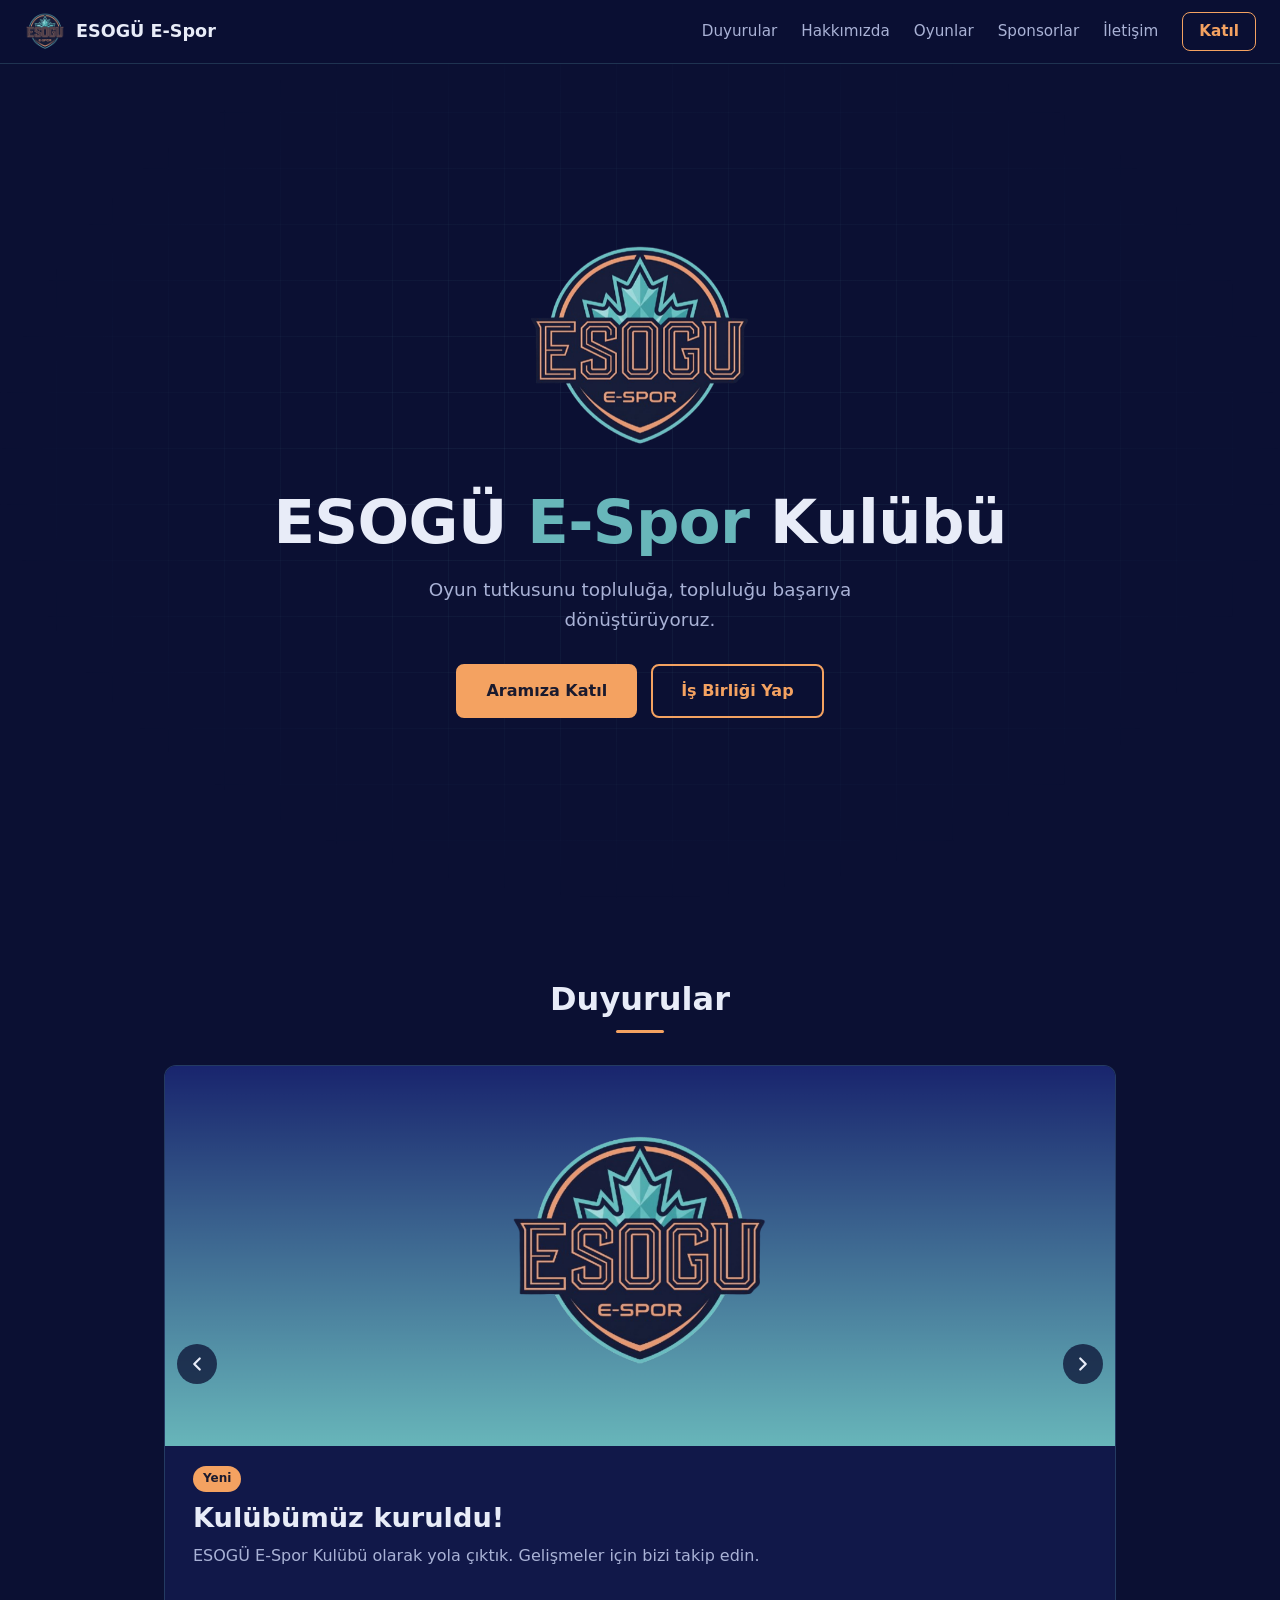
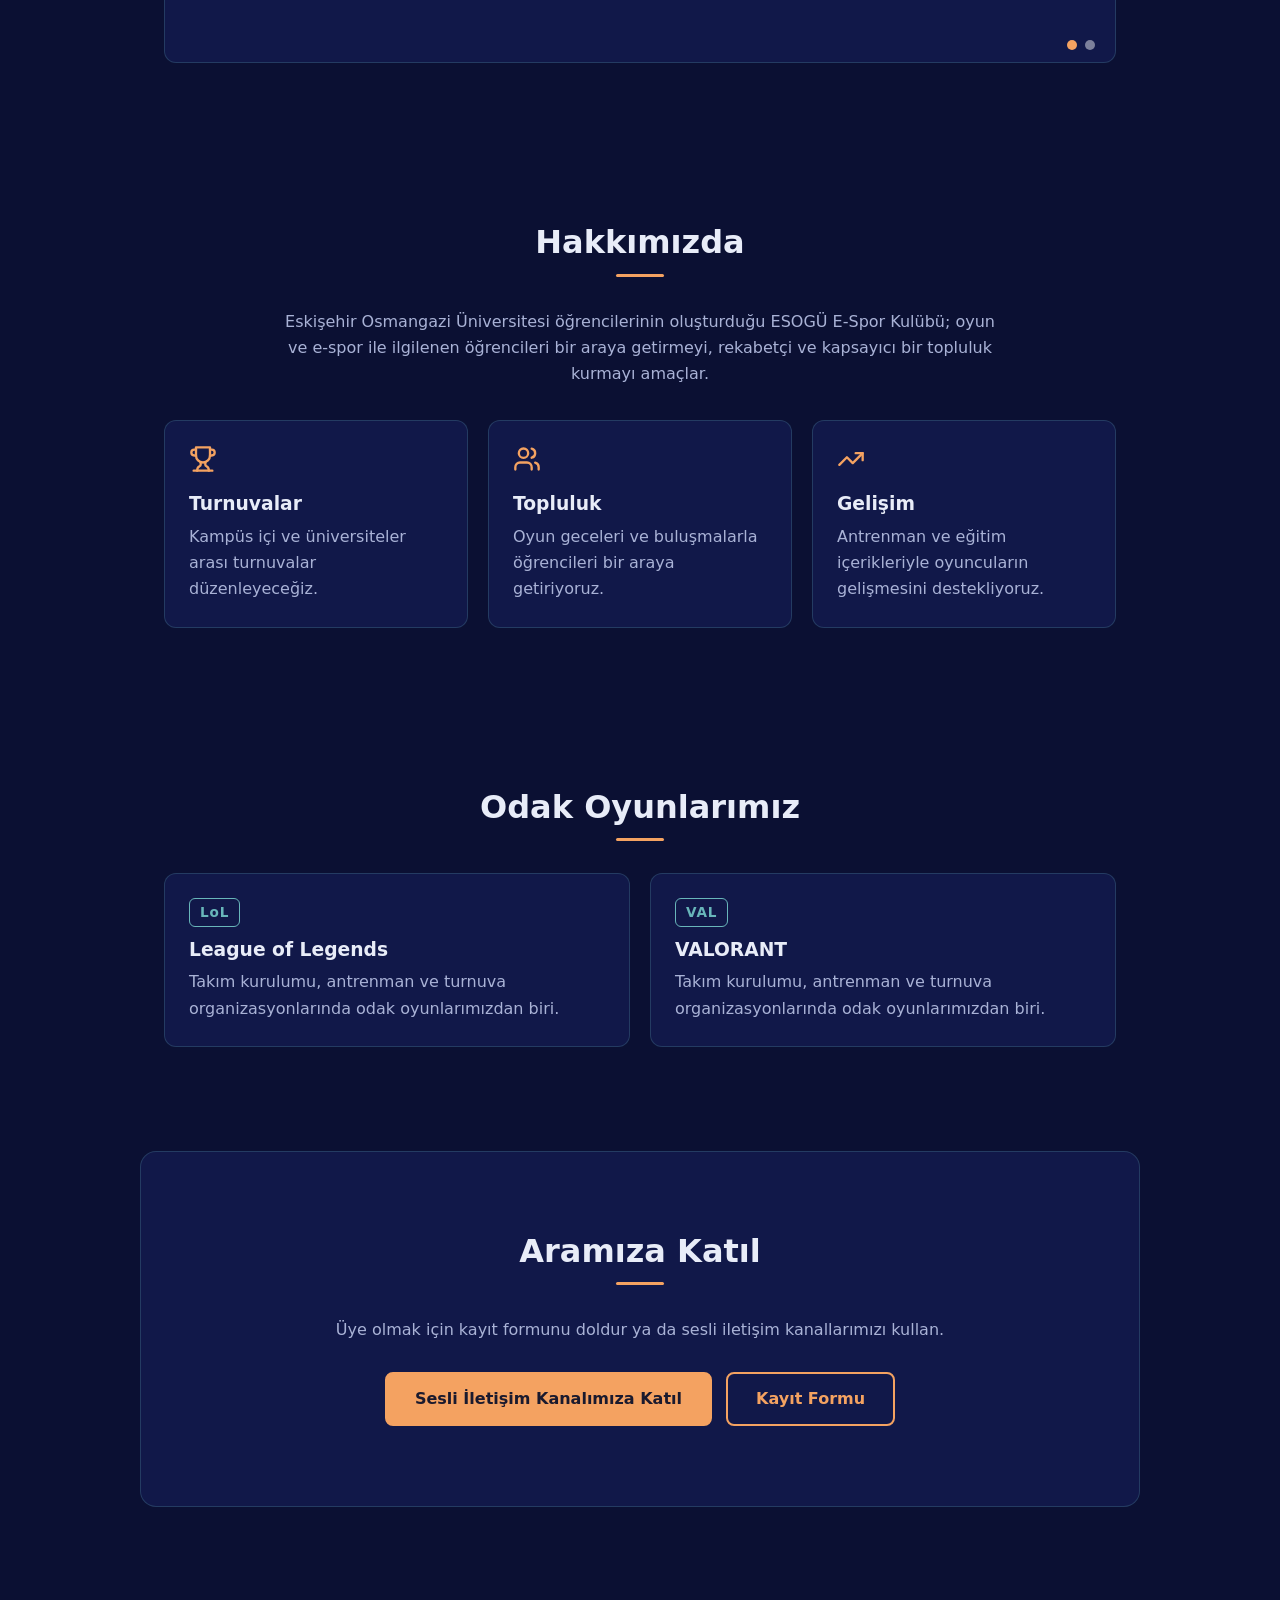
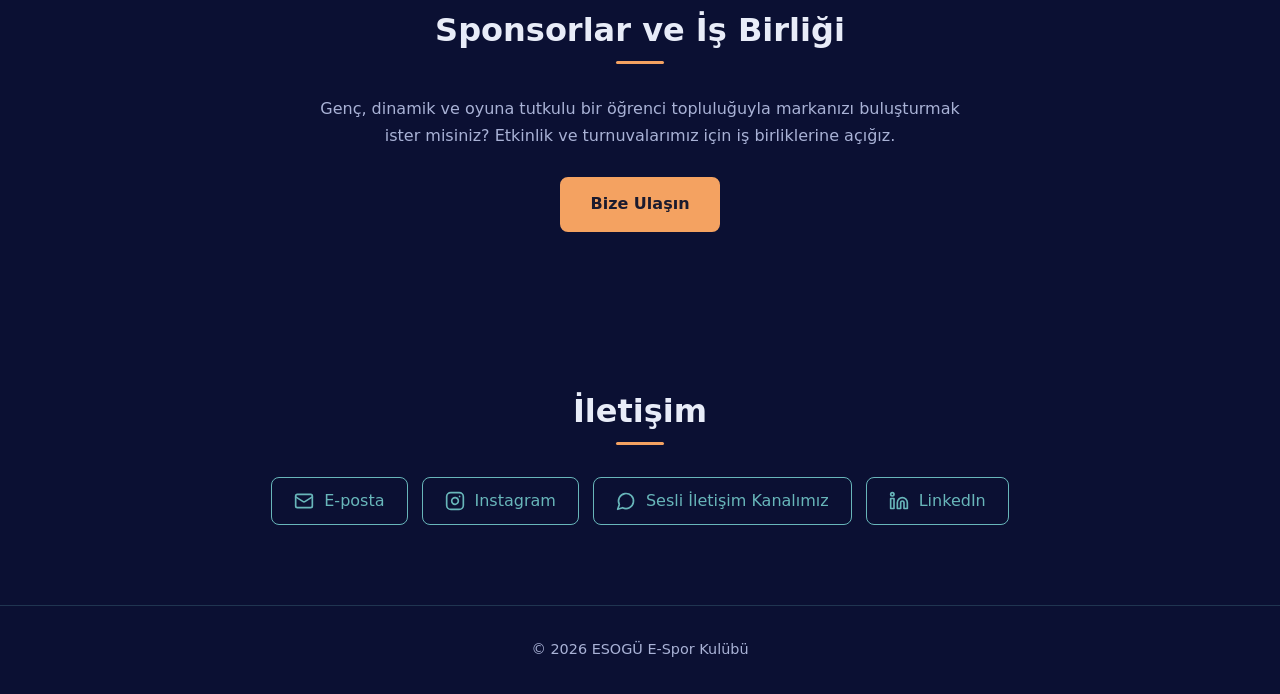
==== commit 17e43a7a: "Duyuru görselleri ve metinleri düzeltildi" ====
--- a/site/index.html
+++ b/site/index.html
@@ -27,7 +27,7 @@
 
   <link rel="preload" href="fonts/inter-latin.woff2" as="font" type="font/woff2" crossorigin>
   <link rel="preload" href="fonts/space-grotesk-latin.woff2" as="font" type="font/woff2" crossorigin>
-  <link rel="stylesheet" href="style.css">
+  <link rel="stylesheet" href="style.css?v=2">
   <script>document.documentElement.classList.add('js');</script>
 
   <script type="application/ld+json">
@@ -198,8 +198,8 @@
     <p>© <span id="year"></span> ESOGÜ E-Spor Kulübü</p>
   </footer>
 
-  <script src="data.js"></script>
-  <script src="script.js"></script>
+  <script src="data.js?v=2"></script>
+  <script src="script.js?v=2"></script>
 </body>
 
 </html>
--- a/site/style.css
+++ b/site/style.css
@@ -111,7 +111,8 @@
 .slider { position: relative; overflow: hidden; border-radius: var(--radius); border: 1px solid var(--line); background: var(--bg-2); }
 .slides { display: flex; transition: transform .5s ease; }
 .slide { position: relative; min-width: 100%; display: block; color: inherit; text-align: left; }
-.slide-img { width: 100%; aspect-ratio: 5 / 2; object-fit: cover; }
+.slide-img { display: block; width: 100%; height: auto; }
+.slide-img + .slide-text { max-width: none; min-height: 0; padding: 20px 28px 36px; }
 .slide-text { padding: 56px; max-width: 680px; min-height: 280px; display: flex; flex-direction: column; justify-content: center; align-items: flex-start; }
 .slide h3 { font-size: 1.7rem; margin: 10px 0 8px; }
 .slide p { color: var(--muted); }
@@ -120,7 +121,6 @@
   display: inline-flex; align-items: center; gap: 8px; margin-top: 16px; padding: 8px 16px; border-radius: 8px;
   background: var(--orange); color: #1a1a2e; font-weight: 600; font-size: .95rem; transition: transform .15s;
 }
-.slide-img + .cta { position: absolute; left: 20px; bottom: 20px; margin: 0; box-shadow: 0 4px 14px rgba(0, 0, 0, .3); }
 .cta .icon { width: 18px; height: 18px; transition: transform .15s; }
 .slide.clickable:hover .cta .icon { transform: translateX(4px); }
 .slide.clickable:hover h3 { color: var(--teal); }
@@ -177,7 +177,6 @@
   .nav nav a { padding: 14px 24px; }
   .nav nav .nav-cta { margin: 8px 24px 16px; text-align: center; }
   .slide-text { padding: 28px 24px 44px; min-height: 240px; }
-  .slide-img { aspect-ratio: 16 / 9; }
   .arrow { display: none; }
   .events li { flex-direction: column; align-items: flex-start; gap: 10px; }
 }
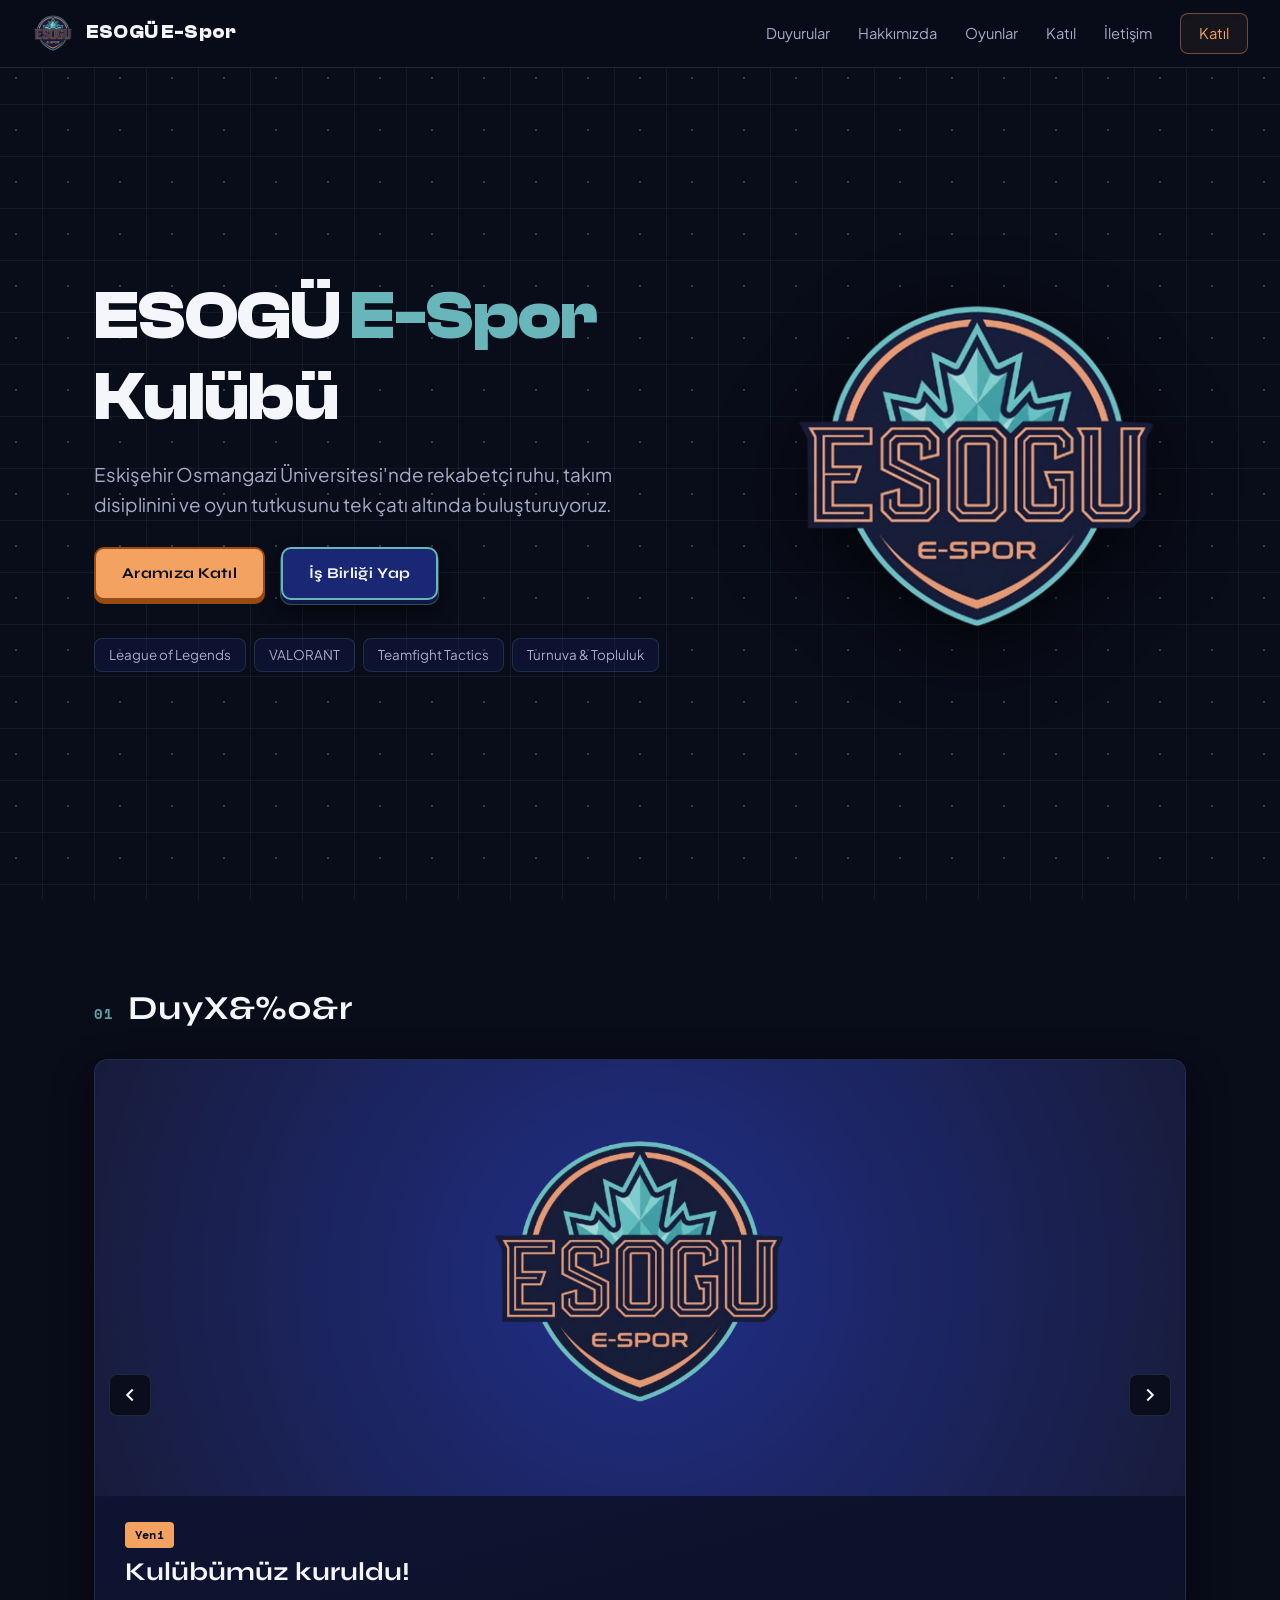
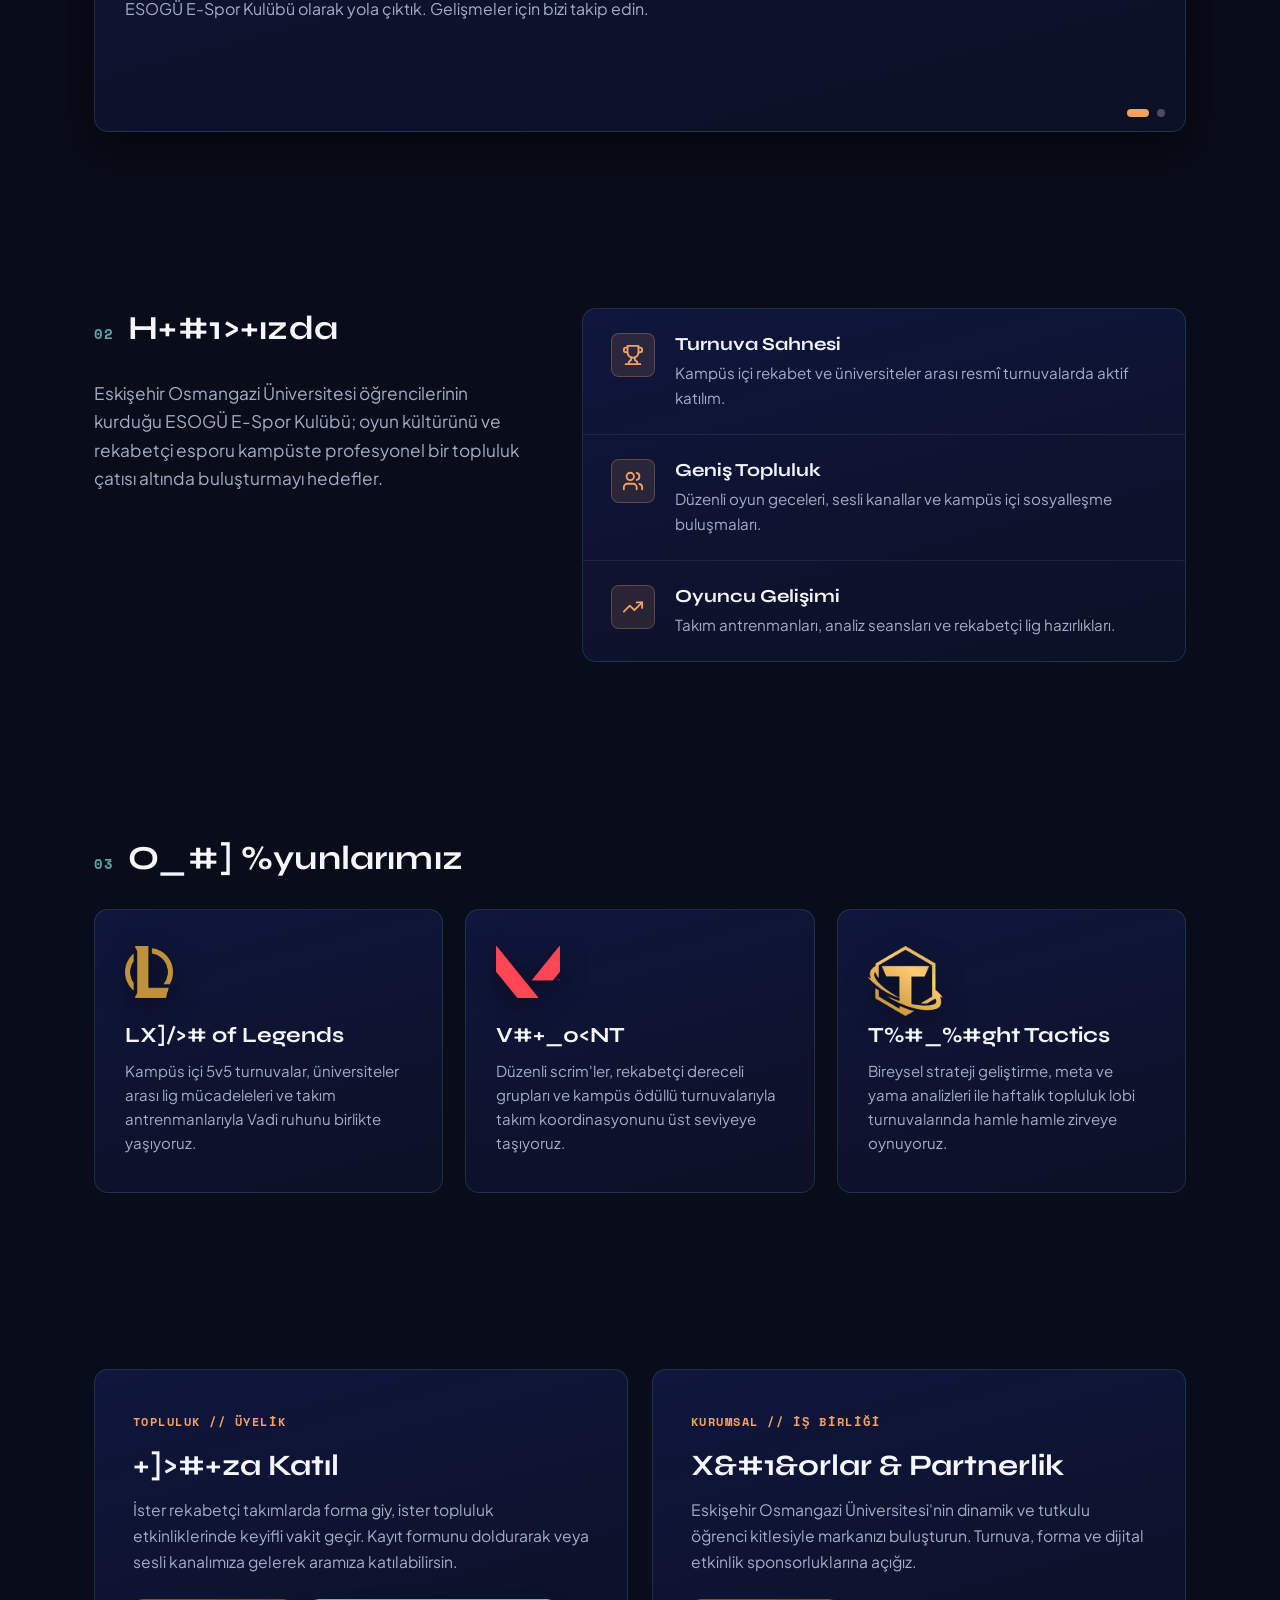
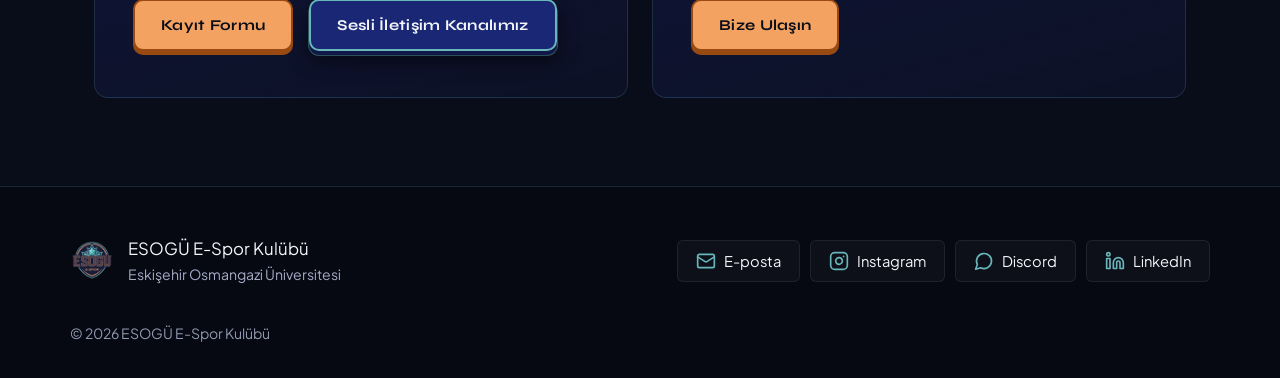
==== commit 4267201a: "feat: deploy redesigned dark theme with 3D buttons, interactive animations, and modern typography" ====
--- a/site/index.html
+++ b/site/index.html
@@ -6,10 +6,9 @@
   <meta name="viewport" content="width=device-width, initial-scale=1">
   <title>ESOGÜ E-Spor Kulübü | Eskişehir Osmangazi Üniversitesi</title>
   <meta name="description"
-    content="Eskişehir Osmangazi Üniversitesi E-Spor Kulübü resmi sayfası. League of Legends ve VALORANT odaklı turnuvalar, topluluk etkinlikleri ve duyurular.">
-  <meta name="theme-color" content="#0b1033">
-
-  <!-- TODO: Sitenin gerçek adresi farklıysa aşağıdaki, robots.txt ve sitemap.xml içindeki adresi değiştirin -->
+    content="Eskişehir Osmangazi Üniversitesi E-Spor Kulübü resmi sayfası. League of Legends, VALORANT ve Teamfight Tactics odaklı turnuvalar, topluluk etkinlikleri ve duyurular.">
+  <meta name="theme-color" content="#090c19">
+
   <link rel="canonical" href="https://esogu-espor.netlify.app/">
   <meta property="og:type" content="website">
   <meta property="og:locale" content="tr_TR">
@@ -25,9 +24,10 @@
   <link rel="icon" type="image/png" sizes="64x64" href="favicon-64.png">
   <link rel="apple-touch-icon" href="apple-touch-icon.png">
 
-  <link rel="preload" href="fonts/inter-latin.woff2" as="font" type="font/woff2" crossorigin>
-  <link rel="preload" href="fonts/space-grotesk-latin.woff2" as="font" type="font/woff2" crossorigin>
-  <link rel="stylesheet" href="style.css?v=2">
+  <link rel="preload" href="fonts/clash-display-700.woff2" as="font" type="font/woff2" crossorigin>
+  <link rel="preload" href="fonts/syne-latin.woff2" as="font" type="font/woff2" crossorigin>
+  <link rel="preload" href="fonts/plus-jakarta-sans.woff2" as="font" type="font/woff2" crossorigin>
+  <link rel="stylesheet" href="style.css?v=9">
   <script>document.documentElement.classList.add('js');</script>
 
   <script type="application/ld+json">
@@ -50,7 +50,9 @@
 
 <body>
 
-  <!-- SVG ikon seti (Lucide, ISC lisansı) -->
+  <!-- Gerçek Parallax Grid Katmanı -->
+  <div class="bg-grid-parallax" aria-hidden="true"></div>
+
   <svg width="0" height="0" style="position:absolute" aria-hidden="true" focusable="false">
     <defs>
       <symbol id="i-mail" viewBox="0 0 24 24"><rect width="20" height="16" x="2" y="4" rx="2"/><path d="m22 7-8.97 5.7a1.94 1.94 0 0 1-2.06 0L2 7"/></symbol>
@@ -81,29 +83,44 @@
       <a href="#hakkimizda">Hakkımızda</a>
       <a href="#oyunlar">Oyunlar</a>
       <a href="#etkinlikler" id="nav-events" hidden>Etkinlikler</a>
-      <a href="#sponsor">Sponsorlar</a>
+      <a href="#katil">Katıl</a>
       <a href="#iletisim">İletişim</a>
       <a href="#katil" class="nav-cta">Katıl</a>
     </nav>
+    <div class="scroll-progress-bar" aria-hidden="true"></div>
   </header>
 
   <main id="top">
+    <!-- HERO: iki sütun, sola hizalı -->
     <section class="hero">
-      <img class="hero-logo" src="img/logo-400.png" width="240" height="230" alt="ESOGÜ E-Spor Kulübü logosu"
-        fetchpriority="high">
-      <h1>ESOGÜ <span>E-Spor</span> Kulübü</h1>
-      <p>Oyun tutkusunu topluluğa, topluluğu başarıya dönüştürüyoruz.</p>
-      <div class="actions">
-        <a class="btn primary" href="#katil">Aramıza Katıl</a>
-        <a class="btn ghost" href="#sponsor">İş Birliği Yap</a>
-      </div>
+      <div class="hero-copy">
+        <h1>ESOGÜ <span>E-Spor</span> Kulübü</h1>
+        <p class="hero-sub">Eskişehir Osmangazi Üniversitesi'nde rekabetçi ruhu, takım disiplinini ve oyun tutkusunu tek çatı altında buluşturuyoruz.</p>
+        <div class="actions">
+          <a class="btn-3d primary magnetic-btn" href="#katil">
+            <span class="btn-top">Aramıza Katıl</span>
+          </a>
+          <a class="btn-3d secondary" href="#sponsor">
+            <span class="btn-top">İş Birliği Yap</span>
+          </a>
+        </div>
+        <ul class="chips">
+          <li>League of Legends</li>
+          <li>VALORANT</li>
+          <li>Teamfight Tactics</li>
+          <li>Turnuva & Topluluk</li>
+        </ul>
+      </div>
+      <img class="hero-logo tilt-element" src="img/logo-400.png" width="400" height="383" alt="ESOGÜ E-Spor Kulübü logosu" fetchpriority="high">
     </section>
 
     <div id="icerik"></div>
 
-    <!-- Duyurular site/data.js içindeki ANNOUNCEMENTS listesinden gelir -->
     <section id="duyurular" class="section reveal">
-      <h2>Duyurular</h2>
+      <div class="sec-head">
+        <span class="sec-num">01</span>
+        <h2 data-scramble>Duyurular</h2>
+      </div>
       <div class="slider" role="region" aria-roledescription="carousel" aria-label="Duyurular">
         <div class="slides" aria-live="off"></div>
         <button class="arrow prev" aria-label="Önceki duyuru">
@@ -114,92 +131,120 @@
         </button>
         <div class="dots"></div>
       </div>
-      <noscript><p class="lead">Duyuruları görmek için JavaScript'i etkinleştirin.</p></noscript>
-    </section>
-
+    </section>
+
+    <!-- HAKKIMIZDA: sol metin, sağ üç özellik -->
     <section id="hakkimizda" class="section reveal">
-      <h2>Hakkımızda</h2>
-      <div class="about">
-        <p>Eskişehir Osmangazi Üniversitesi öğrencilerinin oluşturduğu ESOGÜ E-Spor Kulübü; oyun ve e-spor ile
-          ilgilenen öğrencileri bir araya getirmeyi, rekabetçi ve kapsayıcı bir topluluk kurmayı amaçlar.</p>
-        <ul class="cards">
+      <div class="about-grid">
+        <div class="about-copy">
+          <div class="sec-head">
+            <span class="sec-num">02</span>
+            <h2 data-scramble>Hakkımızda</h2>
+          </div>
+          <p>Eskişehir Osmangazi Üniversitesi öğrencilerinin kurduğu ESOGÜ E-Spor Kulübü; oyun kültürünü ve rekabetçi esporu kampüste profesyonel bir topluluk çatısı altında buluşturmayı hedefler.</p>
+        </div>
+        <ul class="features spotlight-card">
           <li>
-            <svg class="icon" aria-hidden="true"><use href="#i-trophy"/></svg>
-            <h3>Turnuvalar</h3>
-            <p>Kampüs içi ve üniversiteler arası turnuvalar düzenleyeceğiz.</p>
+            <span class="tile"><svg class="icon" aria-hidden="true"><use href="#i-trophy"/></svg></span>
+            <div><h3>Turnuva Sahnesi</h3><p>Kampüs içi rekabet ve üniversiteler arası resmî turnuvalarda aktif katılım.</p></div>
           </li>
           <li>
-            <svg class="icon" aria-hidden="true"><use href="#i-users"/></svg>
-            <h3>Topluluk</h3>
-            <p>Oyun geceleri ve buluşmalarla öğrencileri bir araya getiriyoruz.</p>
+            <span class="tile"><svg class="icon" aria-hidden="true"><use href="#i-users"/></svg></span>
+            <div><h3>Geniş Topluluk</h3><p>Düzenli oyun geceleri, sesli kanallar ve kampüs içi sosyalleşme buluşmaları.</p></div>
           </li>
           <li>
-            <svg class="icon" aria-hidden="true"><use href="#i-trending"/></svg>
-            <h3>Gelişim</h3>
-            <p>Antrenman ve eğitim içerikleriyle oyuncuların gelişmesini destekliyoruz.</p>
+            <span class="tile"><svg class="icon" aria-hidden="true"><use href="#i-trending"/></svg></span>
+            <div><h3>Oyuncu Gelişimi</h3><p>Takım antrenmanları, analiz seansları ve rekabetçi lig hazırlıkları.</p></div>
           </li>
         </ul>
       </div>
     </section>
 
+    <!-- OYUNLAR: her oyuna özel metin, yalın ve odaklı tasarım -->
     <section id="oyunlar" class="section reveal">
-      <h2>Odak Oyunlarımız</h2>
-      <ul class="games">
-        <li>
-          <span class="game-badge">LoL</span>
-          <h3>League of Legends</h3>
-          <p>Takım kurulumu, antrenman ve turnuva organizasyonlarında odak oyunlarımızdan biri.</p>
+      <div class="sec-head">
+        <span class="sec-num">03</span>
+        <h2 data-scramble>Odak Oyunlarımız</h2>
+      </div>
+      <ul class="games2">
+        <li class="game-card spotlight-card">
+          <img class="game-logo" src="img/lol.png" width="148" height="160" alt="League of Legends logosu" loading="lazy">
+          <h3 data-scramble>League of Legends</h3>
+          <p>Kampüs içi 5v5 turnuvalar, üniversiteler arası lig mücadeleleri ve takım antrenmanlarıyla Vadi ruhunu birlikte yaşıyoruz.</p>
         </li>
-        <li>
-          <span class="game-badge">VAL</span>
-          <h3>VALORANT</h3>
-          <p>Takım kurulumu, antrenman ve turnuva organizasyonlarında odak oyunlarımızdan biri.</p>
+        <li class="game-card spotlight-card">
+          <img class="game-logo" src="img/valorant.png" width="195" height="160" alt="VALORANT logosu" loading="lazy">
+          <h3 data-scramble>VALORANT</h3>
+          <p>Düzenli scrim'ler, rekabetçi dereceli grupları ve kampüs ödüllü turnuvalarıyla takım koordinasyonunu üst seviyeye taşıyoruz.</p>
+        </li>
+        <li class="game-card spotlight-card">
+          <img class="game-logo logo-tft" src="img/tft.png" width="194" height="180" alt="Teamfight Tactics logosu" loading="lazy">
+          <h3 data-scramble>Teamfight Tactics</h3>
+          <p>Bireysel strateji geliştirme, meta ve yama analizleri ile haftalık topluluk lobi turnuvalarında hamle hamle zirveye oynuyoruz.</p>
         </li>
       </ul>
     </section>
 
-    <!-- Etkinlik yoksa bu bölüm otomatik gizlenir. Etkinlik eklemek için site/data.js içindeki EVENTS listesini doldurun. -->
     <section id="etkinlikler" class="section reveal" hidden>
-      <h2>Etkinlikler</h2>
+      <div class="sec-head">
+        <span class="sec-num">04</span>
+        <h2 data-scramble>Etkinlikler</h2>
+      </div>
       <ul class="events"></ul>
     </section>
 
-    <section id="katil" class="section join reveal">
-      <h2>Aramıza Katıl</h2>
-      <p>Üye olmak için kayıt formunu doldur ya da sesli iletişim kanallarımızı kullan.</p>
-      <div class="actions">
-        <a class="btn primary" href="https://discord.gg/J4FfApZ74g" target="_blank" rel="noopener">Sesli İletişim
-          Kanalımıza Katıl</a>
-        <a class="btn ghost" href="https://forms.gle/2fVHPdiinXh5jq6TA" target="_blank" rel="noopener">Kayıt Formu</a>
-      </div>
-    </section>
-
-    <section id="sponsor" class="section reveal">
-      <h2>Sponsorlar ve İş Birliği</h2>
-      <p class="lead">Genç, dinamik ve oyuna tutkulu bir öğrenci topluluğuyla markanızı buluşturmak ister misiniz?
-        Etkinlik ve turnuvalarımız için iş birliklerine açığız.</p>
-      <div class="actions">
-        <a class="btn primary" href="mailto:espor.esogu@gmail.com">Bize Ulaşın</a>
-      </div>
-    </section>
-
-    <section id="iletisim" class="section reveal">
-      <h2>İletişim</h2>
+    <!-- KATIL + SPONSOR: Birbiriyle tam uyumlu, aynı dilde ikili kart -->
+    <section id="katil" class="section reveal">
+      <div class="duo">
+        <article class="duo-card spotlight-card">
+          <span class="duo-tag">TOPLULUK // ÜYELİK</span>
+          <h2 data-scramble>Aramıza Katıl</h2>
+          <p>İster rekabetçi takımlarda forma giy, ister topluluk etkinliklerinde keyifli vakit geçir. Kayıt formunu doldurarak veya sesli kanalımıza gelerek aramıza katılabilirsin.</p>
+          <div class="actions">
+            <a class="btn-3d primary" href="https://forms.gle/2fVHPdiinXh5jq6TA" target="_blank" rel="noopener">
+              <span class="btn-top">Kayıt Formu</span>
+            </a>
+            <a class="btn-3d secondary" href="https://discord.gg/J4FfApZ74g" target="_blank" rel="noopener">
+              <span class="btn-top">Sesli İletişim Kanalımız</span>
+            </a>
+          </div>
+        </article>
+        <article id="sponsor" class="duo-card spotlight-card">
+          <span class="duo-tag">KURUMSAL // İŞ BİRLİĞİ</span>
+          <h2 data-scramble>Sponsorlar & Partnerlik</h2>
+          <p>Eskişehir Osmangazi Üniversitesi'nin dinamik ve tutkulu öğrenci kitlesiyle markanızı buluşturun. Turnuva, forma ve dijital etkinlik sponsorluklarına açığız.</p>
+          <div class="actions">
+            <a class="btn-3d primary" href="mailto:espor.esogu@gmail.com">
+              <span class="btn-top">Bize Ulaşın</span>
+            </a>
+          </div>
+        </article>
+      </div>
+    </section>
+  </main>
+
+  <!-- İLETİŞİM: bölüm yerine alt bilgi içinde -->
+  <footer id="iletisim">
+    <div class="footer-grid">
+      <div class="footer-brand">
+        <img src="img/logo-96.png" width="48" height="46" alt="">
+        <div>
+          <strong>ESOGÜ E-Spor Kulübü</strong>
+          <p>Eskişehir Osmangazi Üniversitesi</p>
+        </div>
+      </div>
       <ul class="contact">
         <li><a href="mailto:espor.esogu@gmail.com"><svg class="icon" aria-hidden="true"><use href="#i-mail"/></svg>E-posta</a></li>
         <li><a href="https://www.instagram.com/esogu_espor/" target="_blank" rel="noopener"><svg class="icon" aria-hidden="true"><use href="#i-instagram"/></svg>Instagram</a></li>
-        <li><a href="https://discord.gg/J4FfApZ74g" target="_blank" rel="noopener"><svg class="icon" aria-hidden="true"><use href="#i-discord"/></svg>Sesli İletişim Kanalımız</a></li>
+        <li><a href="https://discord.gg/J4FfApZ74g" target="_blank" rel="noopener"><svg class="icon" aria-hidden="true"><use href="#i-discord"/></svg>Discord</a></li>
         <li><a href="https://www.linkedin.com/company/esoguespor/posts" target="_blank" rel="noopener"><svg class="icon" aria-hidden="true"><use href="#i-linkedin"/></svg>LinkedIn</a></li>
       </ul>
-    </section>
-  </main>
-
-  <footer>
-    <p>© <span id="year"></span> ESOGÜ E-Spor Kulübü</p>
+    </div>
+    <p class="copyright">© <span id="year"></span> ESOGÜ E-Spor Kulübü</p>
   </footer>
 
-  <script src="data.js?v=2"></script>
-  <script src="script.js?v=2"></script>
+  <script src="data.js?v=4"></script>
+  <script src="script.js?v=4"></script>
 </body>
 
 </html>
--- a/site/style.css
+++ b/site/style.css
@@ -1,188 +1,529 @@
-/* Yazı tipleri (kendi sunucumuzdan) */
-@font-face {
-  font-family: "Inter"; font-weight: 100 900; font-style: normal; font-display: swap;
-  src: url("fonts/inter-latin-ext.woff2") format("woff2");
+/* ==========================================================================
+   ESOGÜ E-SPOR KULÜBÜ — Studio-Grade Frontend Theme
+   Bespoke Architecture: Deep Club Navy + Editorial Precision + Linear Spotlight
+   ========================================================================== */
+
+/* Yazı tipleri (Syne + Clash Display + Plus Jakarta Sans + Space Mono) */
+@font-face {
+  font-family: "Clash Display";
+  font-weight: 600;
+  font-style: normal;
+  font-display: swap;
+  src: url("fonts/clash-display-600.woff2") format("woff2");
+}
+@font-face {
+  font-family: "Clash Display";
+  font-weight: 700;
+  font-style: normal;
+  font-display: swap;
+  src: url("fonts/clash-display-700.woff2") format("woff2");
+}
+
+@font-face {
+  font-family: "Syne";
+  font-weight: 500 800;
+  font-style: normal;
+  font-display: swap;
+  src: url("fonts/syne-latin-ext.woff2") format("woff2");
+  unicode-range: U+0100-02BA, U+02BD-02C5, U+02C7-02CC, U+02CE-02D7, U+02DD-02FF, U+0304, U+0308, U+0329, U+1D00-1DBF, U+1E00-1E9F, U+1EF2-1EFF, U+2020, U+20A0-20AB, U+20AD-20C4, U+2113, U+2C60-2C7F, U+A720-A7FF;
+}
+@font-face {
+  font-family: "Syne";
+  font-weight: 500 800;
+  font-style: normal;
+  font-display: swap;
+  src: url("fonts/syne-latin.woff2") format("woff2");
+  unicode-range: U+0000-00FF, U+0131, U+0152-0153, U+02BB-02BC, U+02C6, U+02DA, U+02DC, U+0304, U+0308, U+0329, U+2000-206F, U+20AC, U+2122, U+2191, U+2193, U+2212, U+2215, U+FEFF, U+FFFD;
+}
+
+@font-face {
+  font-family: "Plus Jakarta Sans";
+  font-weight: 400 800;
+  font-style: normal;
+  font-display: swap;
+  src: url("fonts/plus-jakarta-sans-ext.woff2") format("woff2");
   unicode-range: U+0100-02BA, U+02BD-02C5, U+02C7-02CC, U+02CE-02D7, U+02DD-02FF, U+0304, U+0308, U+0329, U+1D00-1DBF, U+1E00-1E9F, U+1EF2-1EFF, U+2020, U+20A0-20AB, U+20AD-20C0, U+2113, U+2C60-2C7F, U+A720-A7FF;
 }
 @font-face {
-  font-family: "Inter"; font-weight: 100 900; font-style: normal; font-display: swap;
-  src: url("fonts/inter-latin.woff2") format("woff2");
+  font-family: "Plus Jakarta Sans";
+  font-weight: 400 800;
+  font-style: normal;
+  font-display: swap;
+  src: url("fonts/plus-jakarta-sans.woff2") format("woff2");
   unicode-range: U+0000-00FF, U+0131, U+0152-0153, U+02BB-02BC, U+02C6, U+02DA, U+02DC, U+0304, U+0308, U+0329, U+2000-206F, U+20AC, U+2122, U+2191, U+2193, U+2212, U+2215, U+FEFF, U+FFFD;
 }
-@font-face {
-  font-family: "Space Grotesk"; font-weight: 300 700; font-style: normal; font-display: swap;
-  src: url("fonts/space-grotesk-latin-ext.woff2") format("woff2");
-  unicode-range: U+0100-02BA, U+02BD-02C5, U+02C7-02CC, U+02CE-02D7, U+02DD-02FF, U+0304, U+0308, U+0329, U+1D00-1DBF, U+1E00-1E9F, U+1EF2-1EFF, U+2020, U+20A0-20AB, U+20AD-20C0, U+2113, U+2C60-2C7F, U+A720-A7FF;
-}
-@font-face {
-  font-family: "Space Grotesk"; font-weight: 300 700; font-style: normal; font-display: swap;
-  src: url("fonts/space-grotesk-latin.woff2") format("woff2");
-  unicode-range: U+0000-00FF, U+0131, U+0152-0153, U+02BB-02BC, U+02C6, U+02DA, U+02DC, U+0304, U+0308, U+0329, U+2000-206F, U+20AC, U+2122, U+2191, U+2193, U+2212, U+2215, U+FEFF, U+FFFD;
+
+@font-face {
+  font-family: "Space Mono";
+  font-weight: 400;
+  font-style: normal;
+  font-display: swap;
+  src: url("fonts/space-mono.woff2") format("woff2");
+}
+@font-face {
+  font-family: "Space Mono";
+  font-weight: 700;
+  font-style: normal;
+  font-display: swap;
+  src: url("fonts/space-mono-700.woff2") format("woff2");
 }
 
 :root {
+  /* Resmi Kulüp Paleti */
   --navy: #19256E;
   --teal: #68B6BA;
   --orange: #F4A261;
-  --bg: #0b1033;
-  --bg-2: #111849;
-  --line: rgba(104, 182, 186, .22);
-  --text: #e8ecf8;
-  --muted: #a9b2d6;
-  --radius: 12px;
-  --font-body: "Inter", system-ui, -apple-system, "Segoe UI", Roboto, sans-serif;
-  --font-head: "Space Grotesk", "Inter", system-ui, sans-serif;
-}
+
+  /* Zemin ve Yüzeyler */
+  --bg: #090c19;
+  --bg-subtle: #0d1226;
+  --card-bg: linear-gradient(165deg, rgba(25, 37, 110, 0.42) 0%, rgba(13, 17, 38, 0.96) 100%);
+  --card-border: rgba(104, 182, 186, 0.18);
+  --card-border-hover: rgba(244, 162, 97, 0.4);
+
+  /* Tipografi ve Hatlar */
+  --text: #f4f6fc;
+  --muted: #a4adc6;
+  --line-hairline: rgba(255, 255, 255, 0.08);
+  --radius: 14px;
+  --font-body: "Plus Jakarta Sans", system-ui, -apple-system, sans-serif;
+  --font-head: "Syne", system-ui, sans-serif;
+  --font-clash: "Clash Display", system-ui, sans-serif;
+  --font-mono: "Space Mono", monospace;
+  --ease-spring: cubic-bezier(0.16, 1, 0.3, 1);
+}
+
 * { box-sizing: border-box; margin: 0; padding: 0; }
 [hidden] { display: none !important; }
-html { scroll-behavior: smooth; scroll-padding-top: 72px; }
-body { font-family: var(--font-body); background: var(--bg); color: var(--text); line-height: 1.65; -webkit-font-smoothing: antialiased; }
-h1, h2, h3 { font-family: var(--font-head); line-height: 1.2; }
+html { scroll-behavior: smooth; scroll-padding-top: 76px; }
+body {
+  font-family: var(--font-body);
+  background-color: var(--bg);
+  color: var(--text);
+  line-height: 1.65;
+  -webkit-font-smoothing: antialiased;
+}
+
+/* Gerçek Parallax Grid Katmanı (Fixed + Sonsuz Tekrarlı, Altı Asla Kesilmez) */
+.bg-grid-parallax {
+  position: fixed;
+  inset: 0;
+  width: 100%;
+  height: 100%;
+  pointer-events: none;
+  z-index: 0;
+  background-image:
+    radial-gradient(rgba(104, 182, 186, 0.35) 1.5px, transparent 1.5px),
+    linear-gradient(rgba(104, 182, 186, 0.085) 1px, transparent 1px),
+    linear-gradient(90deg, rgba(104, 182, 186, 0.085) 1px, transparent 1px);
+  background-size: 52px 52px;
+  background-repeat: repeat;
+  background-position: center 0px;
+}
+h1, h2, h3 { font-family: var(--font-head); line-height: 1.25; font-weight: 700; }
 a { color: inherit; text-decoration: none; }
 img { max-width: 100%; display: block; }
 :focus-visible { outline: 2px solid var(--orange); outline-offset: 3px; border-radius: 4px; }
 
-.icon { width: 20px; height: 20px; fill: none; stroke: currentColor; stroke-width: 2; stroke-linecap: round; stroke-linejoin: round; flex: none; }
-.skip { position: absolute; left: -999px; top: 8px; background: var(--orange); color: #1a1a2e; padding: 8px 16px; border-radius: 8px; z-index: 20; }
+.icon {
+  width: 20px; height: 20px; fill: none; stroke: currentColor;
+  stroke-width: 2; stroke-linecap: round; stroke-linejoin: round; flex: none;
+}
+.skip {
+  position: absolute; left: -999px; top: 8px; background: var(--orange);
+  color: #090c19; padding: 8px 16px; border-radius: 6px; z-index: 20; font-weight: 600;
+}
 .skip:focus { left: 8px; }
 
-/* Nav */
+/* Navbar */
 .nav {
-  position: fixed; inset: 0 0 auto 0; z-index: 10; height: 64px;
+  position: fixed; inset: 0 0 auto 0; z-index: 20; height: 68px;
   display: flex; align-items: center; justify-content: space-between;
-  padding: 0 24px; background: rgba(11, 16, 51, .92); backdrop-filter: blur(8px);
-  border-bottom: 1px solid var(--line);
-}
-.brand { display: flex; align-items: center; gap: 10px; font-family: var(--font-head); font-weight: 700; font-size: 1.1rem; }
+  padding: 0 32px;
+  background: rgba(9, 12, 25, 0.88);
+  backdrop-filter: blur(14px);
+  border-bottom: 1px solid var(--card-border);
+}
+.scroll-progress-bar {
+  position: absolute; left: 0; bottom: -1px; height: 2px; width: 0%;
+  background: linear-gradient(90deg, var(--orange), var(--teal));
+  box-shadow: 0 0 10px rgba(244, 162, 97, 0.6);
+  pointer-events: none; z-index: 25;
+}
+.brand {
+  display: flex; align-items: center; gap: 12px; font-family: var(--font-clash);
+  font-weight: 700; font-size: 1.15rem; letter-spacing: 0.01em;
+}
 .brand img { height: 42px; width: auto; }
-.nav nav { display: flex; align-items: center; gap: 24px; }
-.nav nav a { color: var(--muted); font-size: .95rem; transition: color .2s; }
+.nav nav { display: flex; align-items: center; gap: 28px; }
+.nav nav a {
+  color: var(--muted); font-size: .92rem; font-weight: 500;
+  transition: color .2s ease;
+}
 .nav nav a:hover { color: var(--teal); }
-.nav nav .nav-cta { color: var(--orange); border: 1px solid var(--orange); padding: 6px 16px; border-radius: 8px; font-weight: 600; }
-.nav nav .nav-cta:hover { background: rgba(244, 162, 97, .12); color: var(--orange); }
+.nav nav .nav-cta {
+  color: var(--orange); border: 1px solid rgba(244, 162, 97, 0.4);
+  padding: 7px 18px; border-radius: 8px; font-weight: 600;
+  background: rgba(244, 162, 97, 0.06);
+  transition: transform .2s var(--ease-spring), background .2s ease, border-color .2s ease;
+}
+.nav nav .nav-cta:hover {
+  background: var(--orange); color: #090c19; border-color: var(--orange);
+  transform: translateY(-1px);
+}
 .menu-btn { display: none; background: none; border: 0; color: var(--text); cursor: pointer; padding: 6px; }
 .menu-btn svg { width: 26px; height: 26px; fill: none; stroke: currentColor; stroke-width: 2; stroke-linecap: round; }
 
-/* Hero: düz zemin + silik ızgara */
+/* Hero */
 .hero {
-  position: relative; min-height: 100vh; display: flex; flex-direction: column; align-items: center; justify-content: center;
-  text-align: center; padding: 96px 24px 48px; overflow: hidden;
-}
-.hero::before {
-  content: ""; position: absolute; inset: 0; pointer-events: none;
-  background-image:
-    linear-gradient(rgba(104, 182, 186, .07) 1px, transparent 1px),
-    linear-gradient(90deg, rgba(104, 182, 186, .07) 1px, transparent 1px);
-  background-size: 56px 56px;
-  -webkit-mask-image: radial-gradient(ellipse at center, #000 20%, transparent 72%);
-  mask-image: radial-gradient(ellipse at center, #000 20%, transparent 72%);
-}
-.hero > * { position: relative; }
-.hero-logo { width: min(240px, 55vw); height: auto; margin-bottom: 16px; }
-.hero h1 { font-size: clamp(2.2rem, 6vw, 3.8rem); letter-spacing: -.01em; }
+  display: grid; grid-template-columns: 1.2fr .8fr; align-items: center; gap: 48px;
+  max-width: 1140px; margin: 0 auto; min-height: 100vh; padding: 120px 24px 72px;
+  text-align: left; position: relative;
+}
+.hero-copy { position: relative; z-index: 1; }
+.hero-logo {
+  position: relative; z-index: 1; justify-self: center; width: min(390px, 100%);
+  height: auto;
+  filter: drop-shadow(0 20px 40px rgba(0, 0, 0, 0.65));
+  transition: transform 0.5s var(--ease-spring);
+}
+.hero-logo:hover {
+  transform: scale(1.02);
+}
+
+/* Teknik Eyebrow Badge */
+.eyebrow-badge {
+  display: inline-flex; align-items: center; gap: 10px;
+  font-family: var(--font-mono); font-size: .78rem; font-weight: 700;
+  letter-spacing: .08em; color: var(--teal);
+  background: rgba(104, 182, 186, 0.08);
+  border: 1px solid rgba(104, 182, 186, 0.22);
+  padding: 5px 14px; border-radius: 6px; margin-bottom: 22px;
+}
+.eyebrow-sep { color: var(--orange); opacity: .7; }
+
+.hero h1 { font-family: var(--font-clash); font-size: clamp(2.5rem, 5.5vw, 4.3rem); letter-spacing: -0.01em; line-height: 1.18; font-weight: 700; }
 .hero h1 span { color: var(--teal); }
-.hero p { color: var(--muted); font-size: 1.15rem; margin: 16px 0 28px; max-width: 540px; }
-.hero > * { animation: rise .7s ease both; }
-.hero > :nth-child(2) { animation-delay: .08s; }
-.hero > :nth-child(3) { animation-delay: .16s; }
-.hero > :nth-child(4) { animation-delay: .24s; }
-@keyframes rise { from { opacity: 0; transform: translateY(14px); } to { opacity: 1; transform: none; } }
-
-/* Buttons */
-.actions { display: flex; gap: 14px; flex-wrap: wrap; justify-content: center; }
-.btn { padding: 12px 28px; border-radius: 8px; font-weight: 600; transition: transform .15s, background .2s; border: 2px solid var(--orange); }
-.btn:hover { transform: translateY(-2px); }
-.btn.primary { background: var(--orange); color: #1a1a2e; }
-.btn.primary:hover { background: #f7b47c; }
-.btn.ghost { color: var(--orange); }
-.btn.ghost:hover { background: rgba(244, 162, 97, .12); }
-
-/* Sections */
-.section { max-width: 1000px; margin: 0 auto; padding: 80px 24px; text-align: center; }
-.section h2 { font-size: 2rem; margin-bottom: 32px; }
-.section h2::after { content: ""; display: block; width: 48px; height: 3px; border-radius: 2px; background: var(--orange); margin: 12px auto 0; }
-.lead, .join p { color: var(--muted); max-width: 640px; margin: 0 auto 28px; }
-
-/* Scroll animasyonu (JS yoksa içerik zaten görünür) */
-.js .reveal { opacity: 0; transform: translateY(18px); transition: opacity .6s ease, transform .6s ease; }
+.hero-sub { color: var(--muted); font-size: 1.18rem; margin: 20px 0 32px; max-width: 520px; line-height: 1.6; }
+.hero .actions { justify-content: flex-start; }
+
+.chips { list-style: none; display: flex; flex-wrap: wrap; gap: 8px; margin-top: 34px; }
+.chips li {
+  font-size: .84rem; color: var(--muted);
+  background: rgba(25, 37, 110, 0.28);
+  border: 1px solid rgba(104, 182, 186, 0.18);
+  padding: 5px 14px; border-radius: 8px;
+  transition: border-color .2s ease, color .2s ease, transform .2s var(--ease-spring);
+}
+.chips li:hover {
+  border-color: var(--teal); color: var(--text);
+  transform: translateY(-2px);
+}
+
+/* ==========================================================================
+   3D Push Button (Taktil Fizik Mekanizması - Uiverse.io uyarlaması)
+   ========================================================================== */
+.actions { display: flex; gap: 16px; flex-wrap: wrap; align-items: center; }
+
+.btn-3d {
+  --btn-radius: 10px;
+  font-family: var(--font-head);
+  font-size: 15px;
+  font-weight: 700;
+  letter-spacing: 0.02em;
+  border: none;
+  cursor: pointer;
+  border-radius: var(--btn-radius);
+  display: inline-block;
+  text-decoration: none;
+  padding: 0;
+  background: var(--btn-shadow);
+  user-select: none;
+  position: relative;
+  transition: transform 0.2s var(--ease-spring);
+}
+
+.btn-3d .btn-top {
+  display: flex;
+  align-items: center;
+  justify-content: center;
+  gap: 8px;
+  box-sizing: border-box;
+  border-radius: var(--btn-radius);
+  padding: 12px 26px;
+  background: var(--btn-color);
+  color: var(--btn-text);
+  border: 2px solid var(--btn-border);
+  transform: translateY(-4px);
+  transition: transform 0.12s cubic-bezier(0, 0, 0.2, 1), background 0.2s ease, border-color 0.2s ease;
+}
+
+.btn-3d:hover .btn-top {
+  transform: translateY(-6px);
+}
+
+.btn-3d:active .btn-top {
+  transform: translateY(0);
+}
+
+/* 1) PRIMARY: Kulüp Turuncusu */
+.btn-3d.primary {
+  --btn-color: #F4A261;
+  --btn-shadow: #994a12;
+  --btn-border: #994a12;
+  --btn-text: #090c19;
+}
+
+.btn-3d.primary:hover .btn-top {
+  background: #f7b47c;
+}
+
+/* 2) SECONDARY: Kulüp Laciverti & Cyan (Geliştirilmiş 3D Taban Kontrastı) */
+.btn-3d.secondary {
+  --btn-color: #1a2775;
+  --btn-shadow: #0f1846;
+  --btn-border: #68B6BA;
+  --btn-text: #f4f6fc;
+  box-shadow: 0 0 0 1px rgba(104, 182, 186, 0.4), 0 6px 18px rgba(0, 0, 0, 0.55);
+}
+
+.btn-3d.secondary:hover .btn-top {
+  background: #233496;
+  border-color: #F4A261;
+}
+
+/* Geriye dönük uyumluluk (slider vb. içindeki btn için) */
+.btn {
+  display: inline-flex; align-items: center; gap: 8px;
+  padding: 10px 22px; border-radius: 8px; font-weight: 600;
+  border: 1px solid var(--orange); color: var(--orange);
+  transition: all .2s ease;
+}
+.btn:hover { background: var(--orange); color: #090c19; }
+
+/* 3D Tilt ve Magnetic sınıfları */
+.tilt-element {
+  transform-style: preserve-3d;
+  will-change: transform;
+}
+.magnetic-btn {
+  will-change: transform;
+}
+
+/* Bölüm Başlıkları: Minimal & Mimari */
+.section { max-width: 1140px; margin: 0 auto; padding: 88px 24px; text-align: left; }
+.sec-head {
+  display: flex; align-items: baseline; gap: 14px; margin-bottom: 30px;
+}
+.sec-num {
+  font-family: var(--font-mono); font-size: .9rem; font-weight: 700;
+  color: var(--teal); letter-spacing: .08em; opacity: .9;
+}
+.sec-head h2 { font-size: 2.1rem; letter-spacing: 0.005em; line-height: 1.22; }
+.lead { color: var(--muted); max-width: 640px; margin: 0 0 28px; }
+
+/* Scroll Animasyonu: Apple/Linear Easing */
+.js .reveal {
+  opacity: 0; transform: translateY(24px);
+  transition: opacity 0.7s var(--ease-spring), transform 0.7s var(--ease-spring);
+}
 .js .reveal.visible { opacity: 1; transform: none; }
 
-/* Slider */
-.slider { position: relative; overflow: hidden; border-radius: var(--radius); border: 1px solid var(--line); background: var(--bg-2); }
-.slides { display: flex; transition: transform .5s ease; }
+/* ==========================================================================
+   Spotlight Card (Mouse Işık Takibi — Linear / Vercel Tekniği)
+   ========================================================================== */
+.spotlight-card {
+  position: relative;
+  background: var(--card-bg);
+  border: 1px solid var(--card-border);
+  border-radius: var(--radius);
+  overflow: hidden;
+  transition: transform .35s var(--ease-spring), border-color .25s ease, box-shadow .35s ease;
+}
+.spotlight-card::before {
+  content: ""; position: absolute; inset: 0;
+  background: radial-gradient(420px circle at var(--mouse-x, -999px) var(--mouse-y, -999px), rgba(104, 182, 186, 0.16), transparent 55%);
+  pointer-events: none; opacity: 0;
+  transition: opacity .3s ease; z-index: 1;
+}
+.spotlight-card:hover::before { opacity: 1; }
+.spotlight-card:hover {
+  transform: translateY(-4px);
+  border-color: var(--card-border-hover);
+  box-shadow: 0 16px 36px rgba(0, 0, 0, 0.45);
+}
+.spotlight-card > * { position: relative; z-index: 2; }
+
+/* Slider (Duyurular) */
+.slider {
+  position: relative; overflow: hidden; border-radius: var(--radius);
+  border: 1px solid var(--card-border); background: var(--card-bg);
+  box-shadow: 0 16px 40px rgba(0, 0, 0, 0.45);
+}
+.slides { display: flex; transition: transform .5s var(--ease-spring); }
 .slide { position: relative; min-width: 100%; display: block; color: inherit; text-align: left; }
 .slide-img { display: block; width: 100%; height: auto; }
-.slide-img + .slide-text { max-width: none; min-height: 0; padding: 20px 28px 36px; }
-.slide-text { padding: 56px; max-width: 680px; min-height: 280px; display: flex; flex-direction: column; justify-content: center; align-items: flex-start; }
-.slide h3 { font-size: 1.7rem; margin: 10px 0 8px; }
+.slide-img + .slide-text { max-width: none; min-height: 0; padding: 24px 30px 38px; }
+.slide h3 { font-size: 1.6rem; margin: 8px 0; }
 .slide p { color: var(--muted); }
-.tag { background: var(--orange); color: #1a1a2e; font-size: .75rem; font-weight: 700; padding: 3px 10px; border-radius: 99px; }
-.cta {
-  display: inline-flex; align-items: center; gap: 8px; margin-top: 16px; padding: 8px 16px; border-radius: 8px;
-  background: var(--orange); color: #1a1a2e; font-weight: 600; font-size: .95rem; transition: transform .15s;
-}
-.cta .icon { width: 18px; height: 18px; transition: transform .15s; }
-.slide.clickable:hover .cta .icon { transform: translateX(4px); }
+.tag {
+  font-family: var(--font-mono);
+  background: var(--orange); color: #090c19; font-size: .75rem; font-weight: 700;
+  padding: 3px 10px; border-radius: 4px; display: inline-block;
+  letter-spacing: .02em;
+}
+.slide-cta {
+  margin-top: 18px;
+}
+.slide-cta .icon {
+  width: 18px; height: 18px;
+  transition: transform .2s var(--ease-spring);
+}
+.slide.clickable:hover .slide-cta .btn-top {
+  transform: translateY(-6px);
+}
+.slide.clickable:hover .slide-cta .icon {
+  transform: translateX(3px);
+}
+.slide.clickable:active .slide-cta .btn-top {
+  transform: translateY(0);
+}
 .slide.clickable:hover h3 { color: var(--teal); }
 .arrow {
-  position: absolute; top: 50%; transform: translateY(-50%); width: 40px; height: 40px; border-radius: 50%;
-  border: 0; background: rgba(11, 16, 51, .75); color: var(--text); cursor: pointer; display: grid; place-items: center;
-}
-.arrow svg { width: 22px; height: 22px; fill: none; stroke: currentColor; stroke-width: 2.4; stroke-linecap: round; stroke-linejoin: round; }
-.arrow:hover { background: var(--teal); color: #0b1033; }
-.prev { left: 12px; } .next { right: 12px; }
-.dots { position: absolute; bottom: 12px; right: 20px; display: flex; gap: 8px; }
-.dots button { width: 10px; height: 10px; border-radius: 50%; border: 0; background: rgba(255, 255, 255, .45); cursor: pointer; padding: 0; }
-.dots button.active { background: var(--orange); }
-
-/* About & games */
-.about > p { color: var(--muted); max-width: 720px; margin: 0 auto 32px; }
-.cards, .games { list-style: none; display: grid; grid-template-columns: repeat(auto-fit, minmax(240px, 1fr)); gap: 20px; }
-.cards li, .games li { background: var(--bg-2); padding: 24px; border-radius: var(--radius); border: 1px solid var(--line); text-align: left; transition: border-color .2s, transform .2s; }
-.cards li:hover, .games li:hover { border-color: var(--teal); transform: translateY(-3px); }
-.cards .icon { width: 28px; height: 28px; color: var(--orange); margin-bottom: 12px; }
-.cards h3, .games h3 { margin-bottom: 8px; }
-.cards p, .games p { color: var(--muted); }
-.game-badge { display: inline-block; font-family: var(--font-head); font-weight: 700; font-size: .85rem; letter-spacing: .06em; color: var(--teal); border: 1px solid var(--teal); padding: 2px 10px; border-radius: 6px; margin-bottom: 12px; }
-
-/* Events */
+  position: absolute; top: 50%; transform: translateY(-50%); width: 42px; height: 42px;
+  border-radius: 8px; border: 1px solid var(--card-border);
+  background: rgba(9, 12, 25, 0.92); color: var(--text); cursor: pointer;
+  display: grid; place-items: center; transition: all .2s ease;
+}
+.arrow svg { width: 22px; height: 22px; fill: none; stroke: currentColor; stroke-width: 2.2; }
+.arrow:hover { background: var(--orange); color: #090c19; border-color: var(--orange); }
+.prev { left: 14px; } .next { right: 14px; }
+.dots { position: absolute; bottom: 14px; right: 20px; display: flex; gap: 8px; }
+.dots button {
+  width: 8px; height: 8px; border-radius: 4px; border: 0;
+  background: rgba(255, 255, 255, 0.25); cursor: pointer; padding: 0;
+  transition: width .25s var(--ease-spring), background .25s ease;
+}
+.dots button.active { background: var(--orange); width: 22px; }
+
+/* Hakkımızda: Mimari Liste */
+.about-grid { display: grid; grid-template-columns: 5fr 7fr; gap: 56px; align-items: start; }
+.about-copy p { color: var(--muted); font-size: 1.08rem; max-width: 480px; }
+.features { list-style: none; }
+.features li {
+  display: flex; gap: 20px; align-items: flex-start; padding: 24px 28px;
+  border-bottom: 1px solid var(--line-hairline);
+  transition: background .2s ease;
+}
+.features li:last-child { border-bottom: 0; }
+.features li:hover { background: rgba(104, 182, 186, 0.04); }
+.features h3 { font-size: 1.15rem; margin-bottom: 4px; }
+.features p { color: var(--muted); font-size: .95rem; }
+
+/* İkon Karosu: Temiz, Aşırılıktan Uzak */
+.tile {
+  flex: none; width: 44px; height: 44px; border-radius: 8px;
+  background: rgba(244, 162, 97, 0.12); border: 1px solid rgba(244, 162, 97, 0.28);
+  display: grid; place-items: center; color: var(--orange);
+}
+.tile .icon { width: 22px; height: 22px; color: var(--orange); }
+
+/* Oyunlar: 3 Eşit Spotlight Kartı */
+.games2 { list-style: none; display: grid; grid-template-columns: repeat(3, 1fr); gap: 22px; }
+.game-card {
+  padding: 36px 30px; display: flex; flex-direction: column; align-items: flex-start;
+}
+.game-logo {
+  height: 52px; width: auto; max-width: 140px; margin-bottom: 24px;
+  filter: drop-shadow(0 6px 12px rgba(0, 0, 0, 0.5));
+  transition: transform .35s var(--ease-spring);
+}
+.game-logo.logo-tft {
+  height: 70px;
+  margin-bottom: 6px;
+}
+.game-card:hover .game-logo { transform: scale(1.04); }
+.game-card h3 { font-size: 1.35rem; margin-bottom: 10px; }
+.game-card p { color: var(--muted); font-size: .94rem; line-height: 1.6; }
+
+/* Katıl & Sponsor Kartları (Kusursuz Bütünlük) */
+.duo { display: grid; grid-template-columns: 1fr 1fr; gap: 24px; }
+.duo-card {
+  padding: 42px 38px; display: flex; flex-direction: column; align-items: flex-start;
+}
+.duo-tag {
+  font-family: var(--font-mono); font-size: .78rem; font-weight: 700;
+  letter-spacing: .12em; color: var(--orange); margin-bottom: 16px; display: inline-block;
+}
+.duo-card h2 { font-size: 1.85rem; margin-bottom: 12px; }
+.duo-card p { color: var(--muted); margin: 0 0 28px; max-width: none; flex: 1; font-size: .98rem; }
+.duo-card .actions { justify-content: flex-start; }
+
+/* Etkinlikler */
 .events { list-style: none; display: grid; gap: 14px; text-align: left; }
-.events li { display: flex; gap: 20px; align-items: center; background: var(--bg-2); border: 1px solid var(--line); border-radius: var(--radius); padding: 18px 22px; }
-.event-date { text-align: center; min-width: 64px; font-family: var(--font-head); }
+.events li {
+  display: flex; gap: 20px; align-items: center;
+  background: var(--card-bg); border: 1px solid var(--card-border);
+  border-radius: var(--radius); padding: 18px 24px;
+}
+.event-date { text-align: center; min-width: 64px; font-family: var(--font-mono); }
 .event-date b { display: block; font-size: 1.8rem; line-height: 1; color: var(--orange); }
-.event-date span { font-size: .8rem; color: var(--muted); text-transform: uppercase; letter-spacing: .06em; }
+.event-date span { font-size: .8rem; color: var(--muted); text-transform: uppercase; }
 .event-info { flex: 1; }
 .event-info h3 { font-size: 1.15rem; margin-bottom: 4px; }
 .event-meta { display: flex; flex-wrap: wrap; gap: 4px 16px; color: var(--muted); font-size: .9rem; }
 .event-meta span { display: inline-flex; align-items: center; gap: 6px; }
-.event-meta .icon { width: 16px; height: 16px; }
-.events li.past { opacity: .55; }
-
-/* Join & contact */
-.join { background: var(--bg-2); border: 1px solid var(--line); border-radius: 16px; margin-block: 24px; }
-.contact { list-style: none; display: flex; gap: 14px; justify-content: center; flex-wrap: wrap; }
-.contact a { display: inline-flex; align-items: center; gap: 10px; padding: 10px 22px; border: 1px solid var(--teal); border-radius: 8px; color: var(--teal); transition: background .2s, color .2s; }
-.contact a:hover { background: var(--teal); color: #0b1033; }
-
-footer { text-align: center; padding: 32px; color: var(--muted); border-top: 1px solid var(--line); font-size: .9rem; }
-
-/* Mobil */
+
+/* Alt Bilgi */
+footer {
+  border-top: 1px solid var(--card-border);
+  padding: 48px 24px 32px; background: #060812;
+}
+.footer-grid {
+  max-width: 1140px; margin: 0 auto; display: flex;
+  justify-content: space-between; align-items: center; gap: 24px; flex-wrap: wrap;
+}
+.footer-brand { display: flex; align-items: center; gap: 14px; }
+.footer-brand img { width: 44px; height: auto; }
+.footer-brand strong { font-size: 1.05rem; }
+.footer-brand p { color: var(--muted); font-size: .88rem; }
+footer .contact { list-style: none; display: flex; gap: 10px; flex-wrap: wrap; justify-content: flex-end; }
+footer .contact a {
+  display: inline-flex; align-items: center; gap: 8px; padding: 8px 18px;
+  background: rgba(255, 255, 255, 0.03); border: 1px solid var(--line-hairline);
+  border-radius: 6px; color: var(--text); font-size: .92rem;
+  transition: all .2s ease;
+}
+footer .contact a .icon { color: var(--teal); }
+footer .contact a:hover {
+  background: var(--navy); border-color: var(--orange); color: #fff;
+  transform: translateY(-2px);
+}
+.copyright { max-width: 1140px; margin: 36px auto 0; color: #a4adc6; font-size: .88rem; opacity: .88; }
+
+/* Mobil Uyumluluk */
+@media (max-width: 900px) {
+  .hero { grid-template-columns: 1fr; text-align: center; padding-top: 104px; }
+  .hero-logo { order: -1; width: min(240px, 60vw); }
+  .hero .actions, .chips { justify-content: center; }
+  .hero-sub { margin-inline: auto; }
+  .about-grid, .games2, .duo { grid-template-columns: 1fr; gap: 24px; }
+  footer .contact { justify-content: flex-start; }
+}
 @media (max-width: 860px) {
   .menu-btn { display: block; }
   .nav nav {
-    display: none; position: absolute; top: 64px; left: 0; right: 0; flex-direction: column; align-items: stretch; gap: 0;
-    background: var(--bg); border-bottom: 1px solid var(--line);
+    display: none; position: absolute; top: 68px; left: 0; right: 0;
+    flex-direction: column; align-items: stretch; gap: 0;
+    background: #090c19; border-bottom: 1px solid var(--card-border);
   }
   .nav nav.open { display: flex; }
   .nav nav a { padding: 14px 24px; }
   .nav nav .nav-cta { margin: 8px 24px 16px; text-align: center; }
-  .slide-text { padding: 28px 24px 44px; min-height: 240px; }
   .arrow { display: none; }
-  .events li { flex-direction: column; align-items: flex-start; gap: 10px; }
 }
 @media (prefers-reduced-motion: reduce) {
   html { scroll-behavior: auto; }
   .slides { transition: none; }
-  .hero > * { animation: none; }
   .js .reveal { opacity: 1; transform: none; transition: none; }
 }
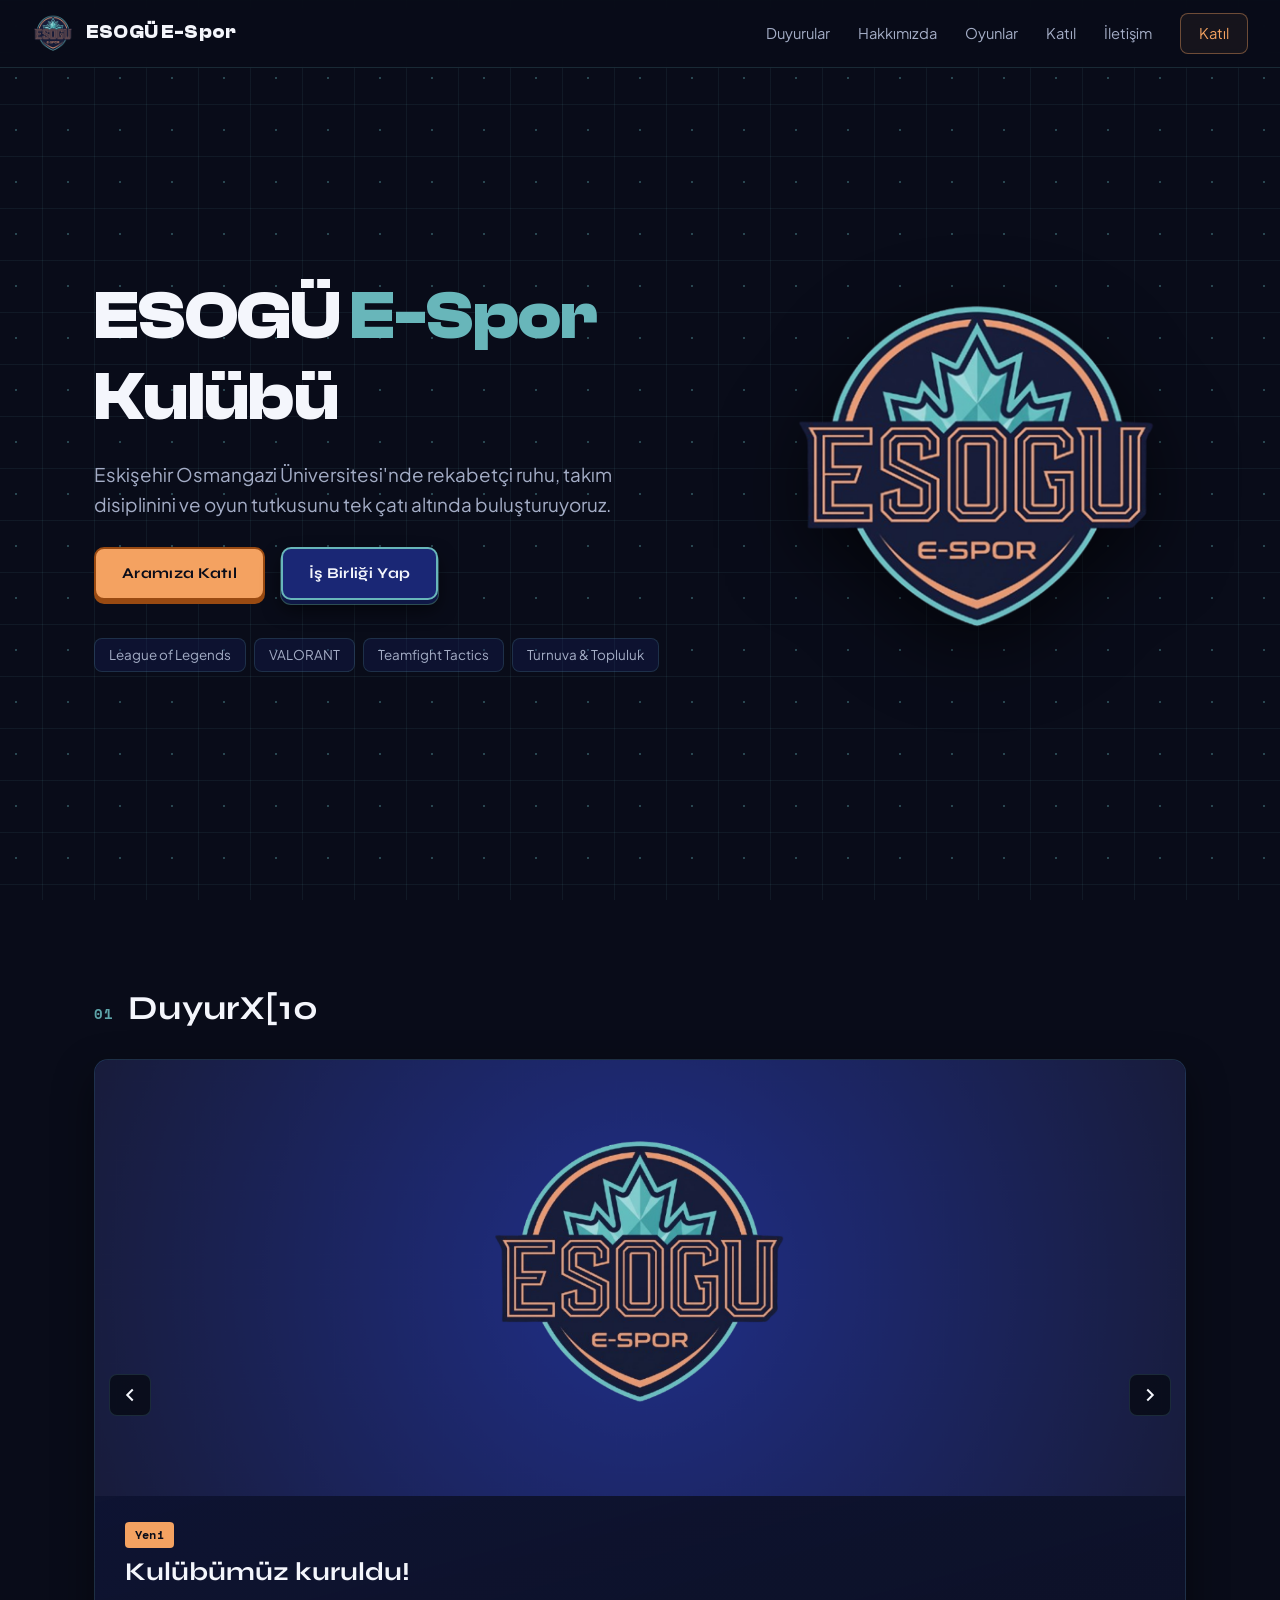
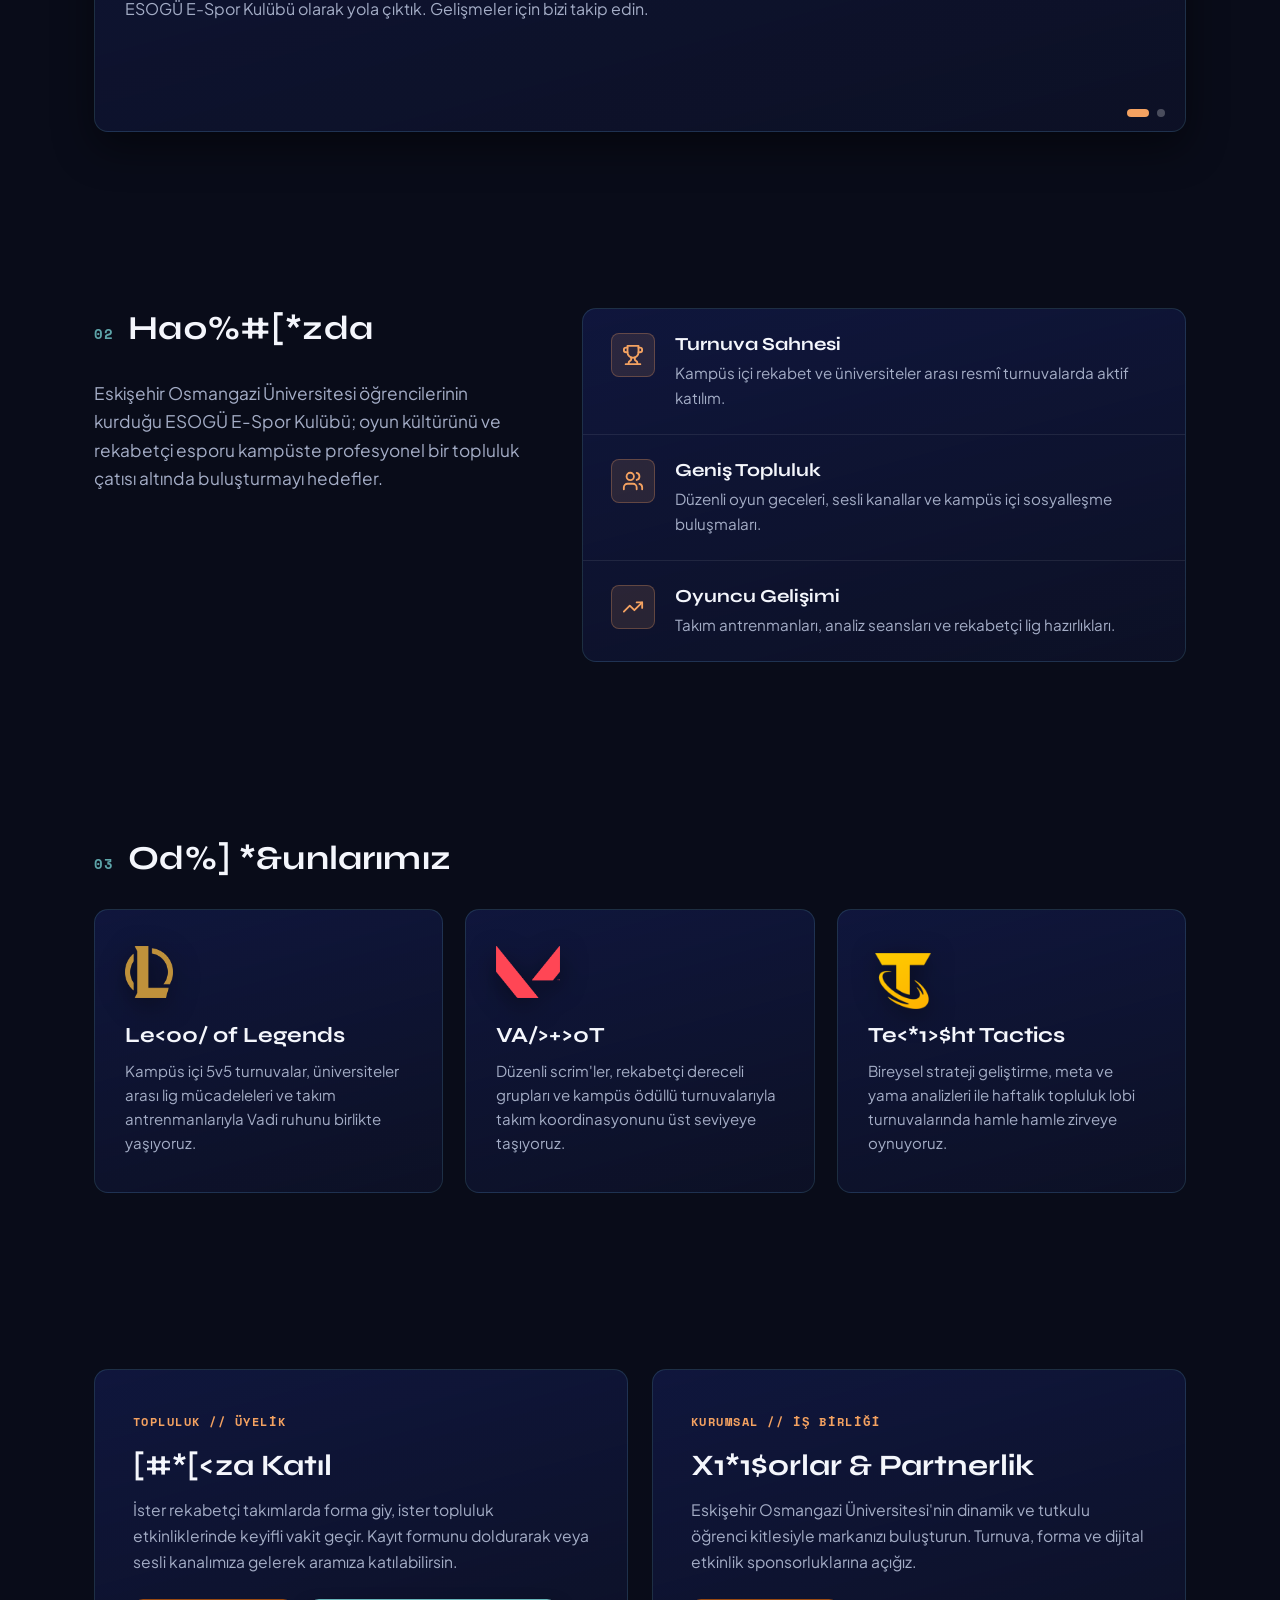
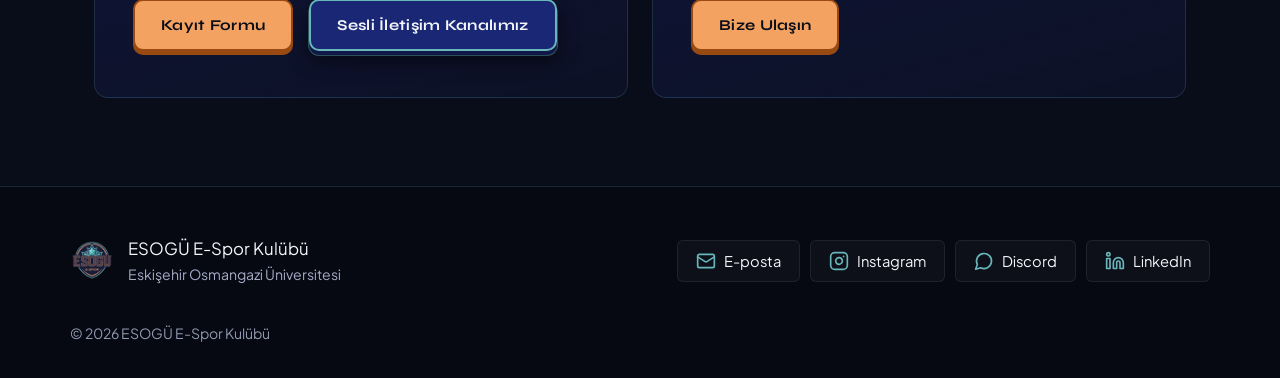
==== commit 27dd58f2: "Ufak tefek düzeltmeler" ====
--- a/site/index.html
+++ b/site/index.html
@@ -9,14 +9,14 @@
     content="Eskişehir Osmangazi Üniversitesi E-Spor Kulübü resmi sayfası. League of Legends, VALORANT ve Teamfight Tactics odaklı turnuvalar, topluluk etkinlikleri ve duyurular.">
   <meta name="theme-color" content="#090c19">
 
-  <link rel="canonical" href="https://esogu-espor.netlify.app/">
+  <link rel="canonical" href="https://esoguespor.netlify.app/">
   <meta property="og:type" content="website">
   <meta property="og:locale" content="tr_TR">
   <meta property="og:site_name" content="ESOGÜ E-Spor Kulübü">
   <meta property="og:title" content="ESOGÜ E-Spor Kulübü">
   <meta property="og:description" content="Eskişehir Osmangazi Üniversitesi E-Spor Kulübü resmi sayfası.">
-  <meta property="og:url" content="https://esogu-espor.netlify.app/">
-  <meta property="og:image" content="https://esogu-espor.netlify.app/img/og-image.png">
+  <meta property="og:url" content="https://esoguespor.netlify.app/">
+  <meta property="og:image" content="https://esoguespor.netlify.app/img/og-image.png">
   <meta property="og:image:width" content="1200">
   <meta property="og:image:height" content="630">
   <meta name="twitter:card" content="summary_large_image">
@@ -35,8 +35,8 @@
     "@context": "https://schema.org",
     "@type": "Organization",
     "name": "ESOGÜ E-Spor Kulübü",
-    "url": "https://esogu-espor.netlify.app/",
-    "logo": "https://esogu-espor.netlify.app/img/logo-400.png",
+    "url": "https://esoguespor.netlify.app/",
+    "logo": "https://esoguespor.netlify.app/img/logo-400.png",
     "email": "espor.esogu@gmail.com",
     "parentOrganization": { "@type": "CollegeOrUniversity", "name": "Eskişehir Osmangazi Üniversitesi" },
     "sameAs": [
@@ -55,16 +55,53 @@
 
   <svg width="0" height="0" style="position:absolute" aria-hidden="true" focusable="false">
     <defs>
-      <symbol id="i-mail" viewBox="0 0 24 24"><rect width="20" height="16" x="2" y="4" rx="2"/><path d="m22 7-8.97 5.7a1.94 1.94 0 0 1-2.06 0L2 7"/></symbol>
-      <symbol id="i-instagram" viewBox="0 0 24 24"><rect width="20" height="20" x="2" y="2" rx="5" ry="5"/><path d="M16 11.37A4 4 0 1 1 12.63 8 4 4 0 0 1 16 11.37z"/><line x1="17.5" x2="17.51" y1="6.5" y2="6.5"/></symbol>
-      <symbol id="i-linkedin" viewBox="0 0 24 24"><path d="M16 8a6 6 0 0 1 6 6v7h-4v-7a2 2 0 0 0-2-2 2 2 0 0 0-2 2v7h-4v-7a6 6 0 0 1 6-6z"/><rect width="4" height="12" x="2" y="9"/><circle cx="4" cy="4" r="2"/></symbol>
-      <symbol id="i-discord" viewBox="0 0 24 24"><path d="M7.9 20A9 9 0 1 0 4 16.1L2 22Z"/></symbol>
-      <symbol id="i-trophy" viewBox="0 0 24 24"><path d="M6 9H4.5a2.5 2.5 0 0 1 0-5H6"/><path d="M18 9h1.5a2.5 2.5 0 0 0 0-5H18"/><path d="M4 22h16"/><path d="M10 14.66V17c0 .55-.47.98-.97 1.21C7.85 18.75 7 20.24 7 22"/><path d="M14 14.66V17c0 .55.47.98.97 1.21C16.15 18.75 17 20.24 17 22"/><path d="M18 2H6v7a6 6 0 0 0 12 0V2Z"/></symbol>
-      <symbol id="i-users" viewBox="0 0 24 24"><path d="M16 21v-2a4 4 0 0 0-4-4H6a4 4 0 0 0-4 4v2"/><circle cx="9" cy="7" r="4"/><path d="M22 21v-2a4 4 0 0 0-3-3.87"/><path d="M16 3.13a4 4 0 0 1 0 7.75"/></symbol>
-      <symbol id="i-trending" viewBox="0 0 24 24"><polyline points="22 7 13.5 15.5 8.5 10.5 2 17"/><polyline points="16 7 22 7 22 13"/></symbol>
-      <symbol id="i-arrow" viewBox="0 0 24 24"><path d="M5 12h14"/><path d="m12 5 7 7-7 7"/></symbol>
-      <symbol id="i-calendar" viewBox="0 0 24 24"><rect width="18" height="18" x="3" y="4" rx="2"/><path d="M16 2v4M8 2v4M3 10h18"/></symbol>
-      <symbol id="i-pin" viewBox="0 0 24 24"><path d="M20 10c0 6-8 12-8 12s-8-6-8-12a8 8 0 0 1 16 0Z"/><circle cx="12" cy="10" r="3"/></symbol>
+      <symbol id="i-mail" viewBox="0 0 24 24">
+        <rect width="20" height="16" x="2" y="4" rx="2" />
+        <path d="m22 7-8.97 5.7a1.94 1.94 0 0 1-2.06 0L2 7" />
+      </symbol>
+      <symbol id="i-instagram" viewBox="0 0 24 24">
+        <rect width="20" height="20" x="2" y="2" rx="5" ry="5" />
+        <path d="M16 11.37A4 4 0 1 1 12.63 8 4 4 0 0 1 16 11.37z" />
+        <line x1="17.5" x2="17.51" y1="6.5" y2="6.5" />
+      </symbol>
+      <symbol id="i-linkedin" viewBox="0 0 24 24">
+        <path d="M16 8a6 6 0 0 1 6 6v7h-4v-7a2 2 0 0 0-2-2 2 2 0 0 0-2 2v7h-4v-7a6 6 0 0 1 6-6z" />
+        <rect width="4" height="12" x="2" y="9" />
+        <circle cx="4" cy="4" r="2" />
+      </symbol>
+      <symbol id="i-discord" viewBox="0 0 24 24">
+        <path d="M7.9 20A9 9 0 1 0 4 16.1L2 22Z" />
+      </symbol>
+      <symbol id="i-trophy" viewBox="0 0 24 24">
+        <path d="M6 9H4.5a2.5 2.5 0 0 1 0-5H6" />
+        <path d="M18 9h1.5a2.5 2.5 0 0 0 0-5H18" />
+        <path d="M4 22h16" />
+        <path d="M10 14.66V17c0 .55-.47.98-.97 1.21C7.85 18.75 7 20.24 7 22" />
+        <path d="M14 14.66V17c0 .55.47.98.97 1.21C16.15 18.75 17 20.24 17 22" />
+        <path d="M18 2H6v7a6 6 0 0 0 12 0V2Z" />
+      </symbol>
+      <symbol id="i-users" viewBox="0 0 24 24">
+        <path d="M16 21v-2a4 4 0 0 0-4-4H6a4 4 0 0 0-4 4v2" />
+        <circle cx="9" cy="7" r="4" />
+        <path d="M22 21v-2a4 4 0 0 0-3-3.87" />
+        <path d="M16 3.13a4 4 0 0 1 0 7.75" />
+      </symbol>
+      <symbol id="i-trending" viewBox="0 0 24 24">
+        <polyline points="22 7 13.5 15.5 8.5 10.5 2 17" />
+        <polyline points="16 7 22 7 22 13" />
+      </symbol>
+      <symbol id="i-arrow" viewBox="0 0 24 24">
+        <path d="M5 12h14" />
+        <path d="m12 5 7 7-7 7" />
+      </symbol>
+      <symbol id="i-calendar" viewBox="0 0 24 24">
+        <rect width="18" height="18" x="3" y="4" rx="2" />
+        <path d="M16 2v4M8 2v4M3 10h18" />
+      </symbol>
+      <symbol id="i-pin" viewBox="0 0 24 24">
+        <path d="M20 10c0 6-8 12-8 12s-8-6-8-12a8 8 0 0 1 16 0Z" />
+        <circle cx="12" cy="10" r="3" />
+      </symbol>
     </defs>
   </svg>
 
@@ -76,7 +113,9 @@
       <span>ESOGÜ E-Spor</span>
     </a>
     <button class="menu-btn" aria-label="Menüyü aç" aria-expanded="false" aria-controls="menu">
-      <svg viewBox="0 0 24 24" aria-hidden="true"><path d="M4 6h16M4 12h16M4 18h16"/></svg>
+      <svg viewBox="0 0 24 24" aria-hidden="true">
+        <path d="M4 6h16M4 12h16M4 18h16" />
+      </svg>
     </button>
     <nav id="menu">
       <a href="#duyurular">Duyurular</a>
@@ -95,7 +134,8 @@
     <section class="hero">
       <div class="hero-copy">
         <h1>ESOGÜ <span>E-Spor</span> Kulübü</h1>
-        <p class="hero-sub">Eskişehir Osmangazi Üniversitesi'nde rekabetçi ruhu, takım disiplinini ve oyun tutkusunu tek çatı altında buluşturuyoruz.</p>
+        <p class="hero-sub">Eskişehir Osmangazi Üniversitesi'nde rekabetçi ruhu, takım disiplinini ve oyun tutkusunu tek
+          çatı altında buluşturuyoruz.</p>
         <div class="actions">
           <a class="btn-3d primary magnetic-btn" href="#katil">
             <span class="btn-top">Aramıza Katıl</span>
@@ -111,7 +151,8 @@
           <li>Turnuva & Topluluk</li>
         </ul>
       </div>
-      <img class="hero-logo tilt-element" src="img/logo-400.png" width="400" height="383" alt="ESOGÜ E-Spor Kulübü logosu" fetchpriority="high">
+      <img class="hero-logo tilt-element" src="img/logo-400.png" width="400" height="383"
+        alt="ESOGÜ E-Spor Kulübü logosu" fetchpriority="high">
     </section>
 
     <div id="icerik"></div>
@@ -124,10 +165,14 @@
       <div class="slider" role="region" aria-roledescription="carousel" aria-label="Duyurular">
         <div class="slides" aria-live="off"></div>
         <button class="arrow prev" aria-label="Önceki duyuru">
-          <svg viewBox="0 0 24 24" aria-hidden="true"><path d="m15 18-6-6 6-6"/></svg>
+          <svg viewBox="0 0 24 24" aria-hidden="true">
+            <path d="m15 18-6-6 6-6" />
+          </svg>
         </button>
         <button class="arrow next" aria-label="Sonraki duyuru">
-          <svg viewBox="0 0 24 24" aria-hidden="true"><path d="m9 18 6-6-6-6"/></svg>
+          <svg viewBox="0 0 24 24" aria-hidden="true">
+            <path d="m9 18 6-6-6-6" />
+          </svg>
         </button>
         <div class="dots"></div>
       </div>
@@ -141,20 +186,36 @@
             <span class="sec-num">02</span>
             <h2 data-scramble>Hakkımızda</h2>
           </div>
-          <p>Eskişehir Osmangazi Üniversitesi öğrencilerinin kurduğu ESOGÜ E-Spor Kulübü; oyun kültürünü ve rekabetçi esporu kampüste profesyonel bir topluluk çatısı altında buluşturmayı hedefler.</p>
+          <p>Eskişehir Osmangazi Üniversitesi öğrencilerinin kurduğu ESOGÜ E-Spor Kulübü; oyun kültürünü ve rekabetçi
+            esporu kampüste profesyonel bir topluluk çatısı altında buluşturmayı hedefler.</p>
         </div>
         <ul class="features spotlight-card">
           <li>
-            <span class="tile"><svg class="icon" aria-hidden="true"><use href="#i-trophy"/></svg></span>
-            <div><h3>Turnuva Sahnesi</h3><p>Kampüs içi rekabet ve üniversiteler arası resmî turnuvalarda aktif katılım.</p></div>
+            <span class="tile"><svg class="icon" aria-hidden="true">
+                <use href="#i-trophy" />
+              </svg></span>
+            <div>
+              <h3>Turnuva Sahnesi</h3>
+              <p>Kampüs içi rekabet ve üniversiteler arası resmî turnuvalarda aktif katılım.</p>
+            </div>
           </li>
           <li>
-            <span class="tile"><svg class="icon" aria-hidden="true"><use href="#i-users"/></svg></span>
-            <div><h3>Geniş Topluluk</h3><p>Düzenli oyun geceleri, sesli kanallar ve kampüs içi sosyalleşme buluşmaları.</p></div>
+            <span class="tile"><svg class="icon" aria-hidden="true">
+                <use href="#i-users" />
+              </svg></span>
+            <div>
+              <h3>Geniş Topluluk</h3>
+              <p>Düzenli oyun geceleri, sesli kanallar ve kampüs içi sosyalleşme buluşmaları.</p>
+            </div>
           </li>
           <li>
-            <span class="tile"><svg class="icon" aria-hidden="true"><use href="#i-trending"/></svg></span>
-            <div><h3>Oyuncu Gelişimi</h3><p>Takım antrenmanları, analiz seansları ve rekabetçi lig hazırlıkları.</p></div>
+            <span class="tile"><svg class="icon" aria-hidden="true">
+                <use href="#i-trending" />
+              </svg></span>
+            <div>
+              <h3>Oyuncu Gelişimi</h3>
+              <p>Takım antrenmanları, analiz seansları ve rekabetçi lig hazırlıkları.</p>
+            </div>
           </li>
         </ul>
       </div>
@@ -168,19 +229,24 @@
       </div>
       <ul class="games2">
         <li class="game-card spotlight-card">
-          <img class="game-logo" src="img/lol.png" width="148" height="160" alt="League of Legends logosu" loading="lazy">
+          <img class="game-logo" src="img/lol.png" width="148" height="160" alt="League of Legends logosu"
+            loading="lazy">
           <h3 data-scramble>League of Legends</h3>
-          <p>Kampüs içi 5v5 turnuvalar, üniversiteler arası lig mücadeleleri ve takım antrenmanlarıyla Vadi ruhunu birlikte yaşıyoruz.</p>
+          <p>Kampüs içi 5v5 turnuvalar, üniversiteler arası lig mücadeleleri ve takım antrenmanlarıyla Vadi ruhunu
+            birlikte yaşıyoruz.</p>
         </li>
         <li class="game-card spotlight-card">
           <img class="game-logo" src="img/valorant.png" width="195" height="160" alt="VALORANT logosu" loading="lazy">
           <h3 data-scramble>VALORANT</h3>
-          <p>Düzenli scrim'ler, rekabetçi dereceli grupları ve kampüs ödüllü turnuvalarıyla takım koordinasyonunu üst seviyeye taşıyoruz.</p>
+          <p>Düzenli scrim'ler, rekabetçi dereceli grupları ve kampüs ödüllü turnuvalarıyla takım koordinasyonunu üst
+            seviyeye taşıyoruz.</p>
         </li>
         <li class="game-card spotlight-card">
-          <img class="game-logo logo-tft" src="img/tft.png" width="194" height="180" alt="Teamfight Tactics logosu" loading="lazy">
+          <img class="game-logo logo-tft" src="img/tft.png" width="194" height="180" alt="Teamfight Tactics logosu"
+            loading="lazy">
           <h3 data-scramble>Teamfight Tactics</h3>
-          <p>Bireysel strateji geliştirme, meta ve yama analizleri ile haftalık topluluk lobi turnuvalarında hamle hamle zirveye oynuyoruz.</p>
+          <p>Bireysel strateji geliştirme, meta ve yama analizleri ile haftalık topluluk lobi turnuvalarında hamle hamle
+            zirveye oynuyoruz.</p>
         </li>
       </ul>
     </section>
@@ -199,7 +265,8 @@
         <article class="duo-card spotlight-card">
           <span class="duo-tag">TOPLULUK // ÜYELİK</span>
           <h2 data-scramble>Aramıza Katıl</h2>
-          <p>İster rekabetçi takımlarda forma giy, ister topluluk etkinliklerinde keyifli vakit geçir. Kayıt formunu doldurarak veya sesli kanalımıza gelerek aramıza katılabilirsin.</p>
+          <p>İster rekabetçi takımlarda forma giy, ister topluluk etkinliklerinde keyifli vakit geçir. Kayıt formunu
+            doldurarak veya sesli kanalımıza gelerek aramıza katılabilirsin.</p>
           <div class="actions">
             <a class="btn-3d primary" href="https://forms.gle/2fVHPdiinXh5jq6TA" target="_blank" rel="noopener">
               <span class="btn-top">Kayıt Formu</span>
@@ -212,7 +279,8 @@
         <article id="sponsor" class="duo-card spotlight-card">
           <span class="duo-tag">KURUMSAL // İŞ BİRLİĞİ</span>
           <h2 data-scramble>Sponsorlar & Partnerlik</h2>
-          <p>Eskişehir Osmangazi Üniversitesi'nin dinamik ve tutkulu öğrenci kitlesiyle markanızı buluşturun. Turnuva, forma ve dijital etkinlik sponsorluklarına açığız.</p>
+          <p>Eskişehir Osmangazi Üniversitesi'nin dinamik ve tutkulu öğrenci kitlesiyle markanızı buluşturun. Turnuva,
+            forma ve dijital etkinlik sponsorluklarına açığız.</p>
           <div class="actions">
             <a class="btn-3d primary" href="mailto:espor.esogu@gmail.com">
               <span class="btn-top">Bize Ulaşın</span>
@@ -234,10 +302,20 @@
         </div>
       </div>
       <ul class="contact">
-        <li><a href="mailto:espor.esogu@gmail.com"><svg class="icon" aria-hidden="true"><use href="#i-mail"/></svg>E-posta</a></li>
-        <li><a href="https://www.instagram.com/esogu_espor/" target="_blank" rel="noopener"><svg class="icon" aria-hidden="true"><use href="#i-instagram"/></svg>Instagram</a></li>
-        <li><a href="https://discord.gg/J4FfApZ74g" target="_blank" rel="noopener"><svg class="icon" aria-hidden="true"><use href="#i-discord"/></svg>Discord</a></li>
-        <li><a href="https://www.linkedin.com/company/esoguespor/posts" target="_blank" rel="noopener"><svg class="icon" aria-hidden="true"><use href="#i-linkedin"/></svg>LinkedIn</a></li>
+        <li><a href="mailto:espor.esogu@gmail.com"><svg class="icon" aria-hidden="true">
+              <use href="#i-mail" />
+            </svg>E-posta</a></li>
+        <li><a href="https://www.instagram.com/esogu_espor/" target="_blank" rel="noopener"><svg class="icon"
+              aria-hidden="true">
+              <use href="#i-instagram" />
+            </svg>Instagram</a></li>
+        <li><a href="https://discord.gg/J4FfApZ74g" target="_blank" rel="noopener"><svg class="icon" aria-hidden="true">
+              <use href="#i-discord" />
+            </svg>Discord</a></li>
+        <li><a href="https://www.linkedin.com/company/esoguespor/posts" target="_blank" rel="noopener"><svg class="icon"
+              aria-hidden="true">
+              <use href="#i-linkedin" />
+            </svg>LinkedIn</a></li>
       </ul>
     </div>
     <p class="copyright">© <span id="year"></span> ESOGÜ E-Spor Kulübü</p>
@@ -247,4 +325,4 @@
   <script src="script.js?v=4"></script>
 </body>
 
-</html>
+</html>
